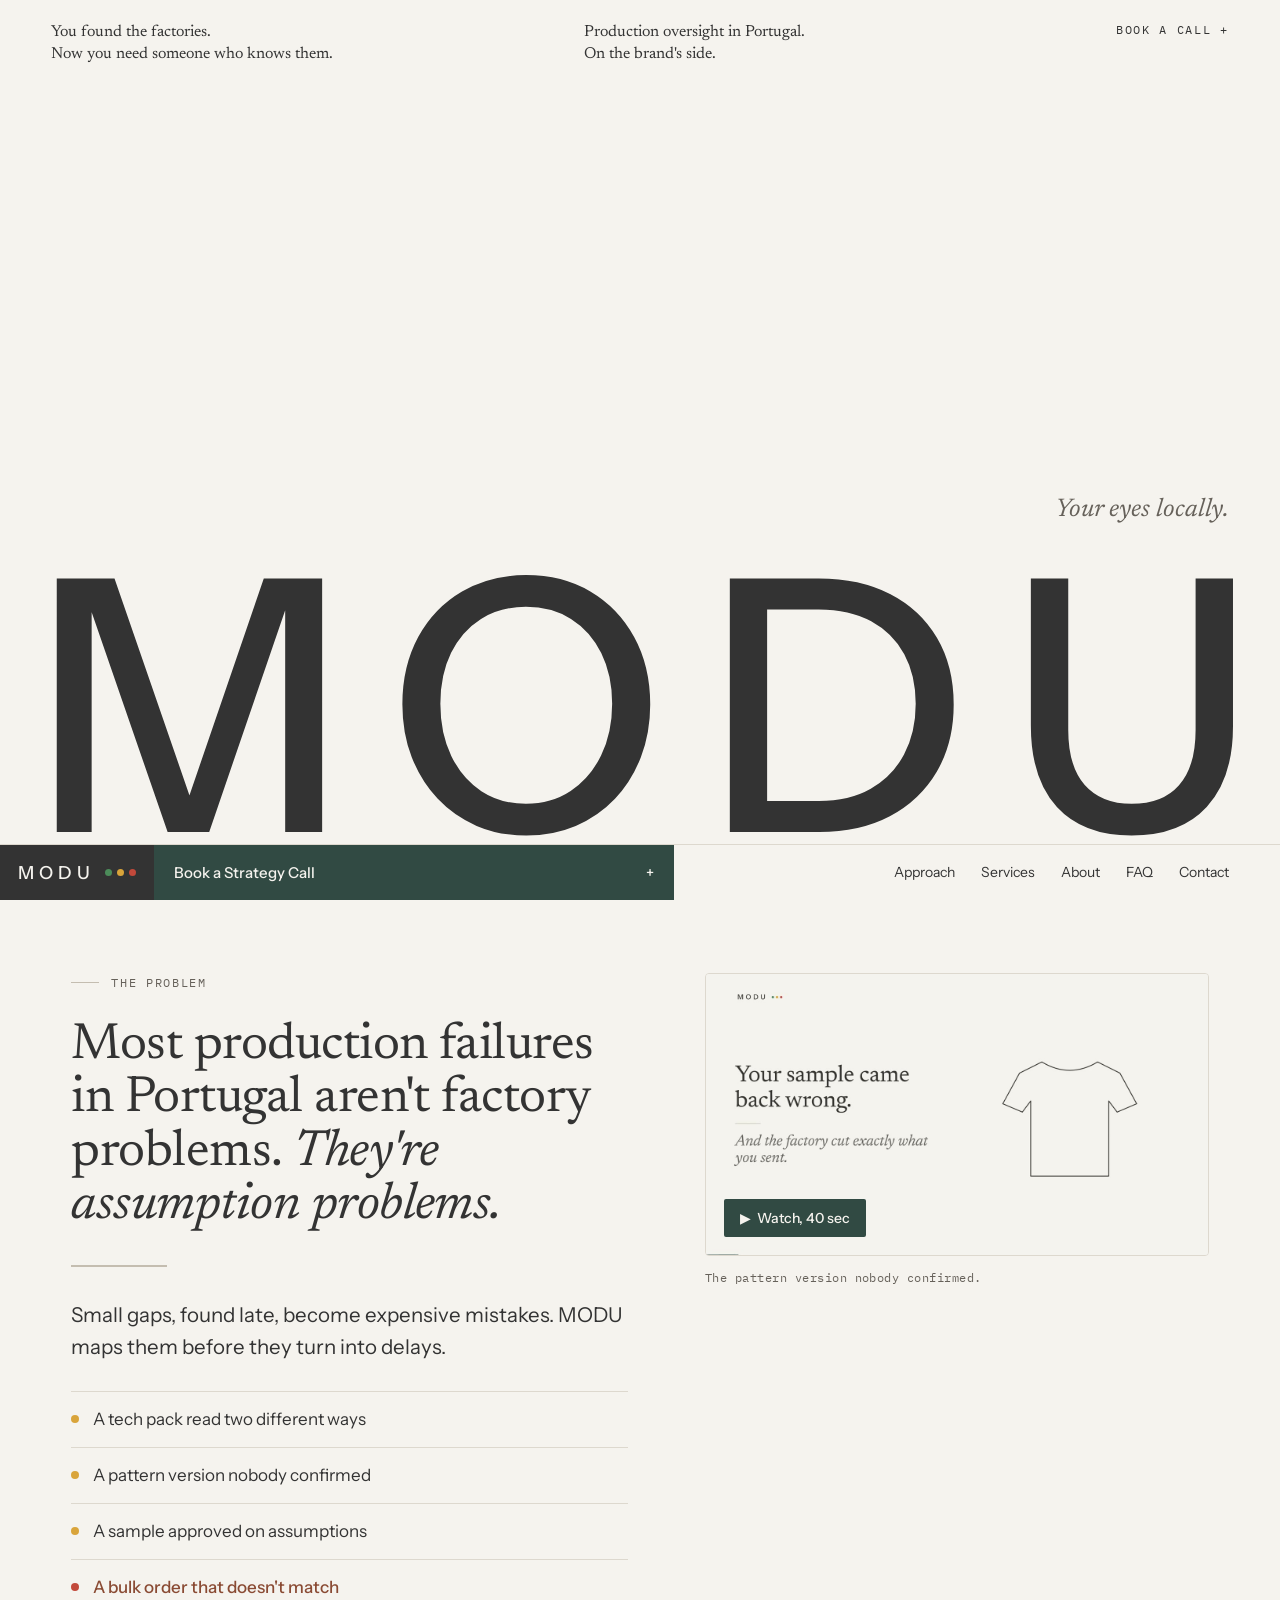
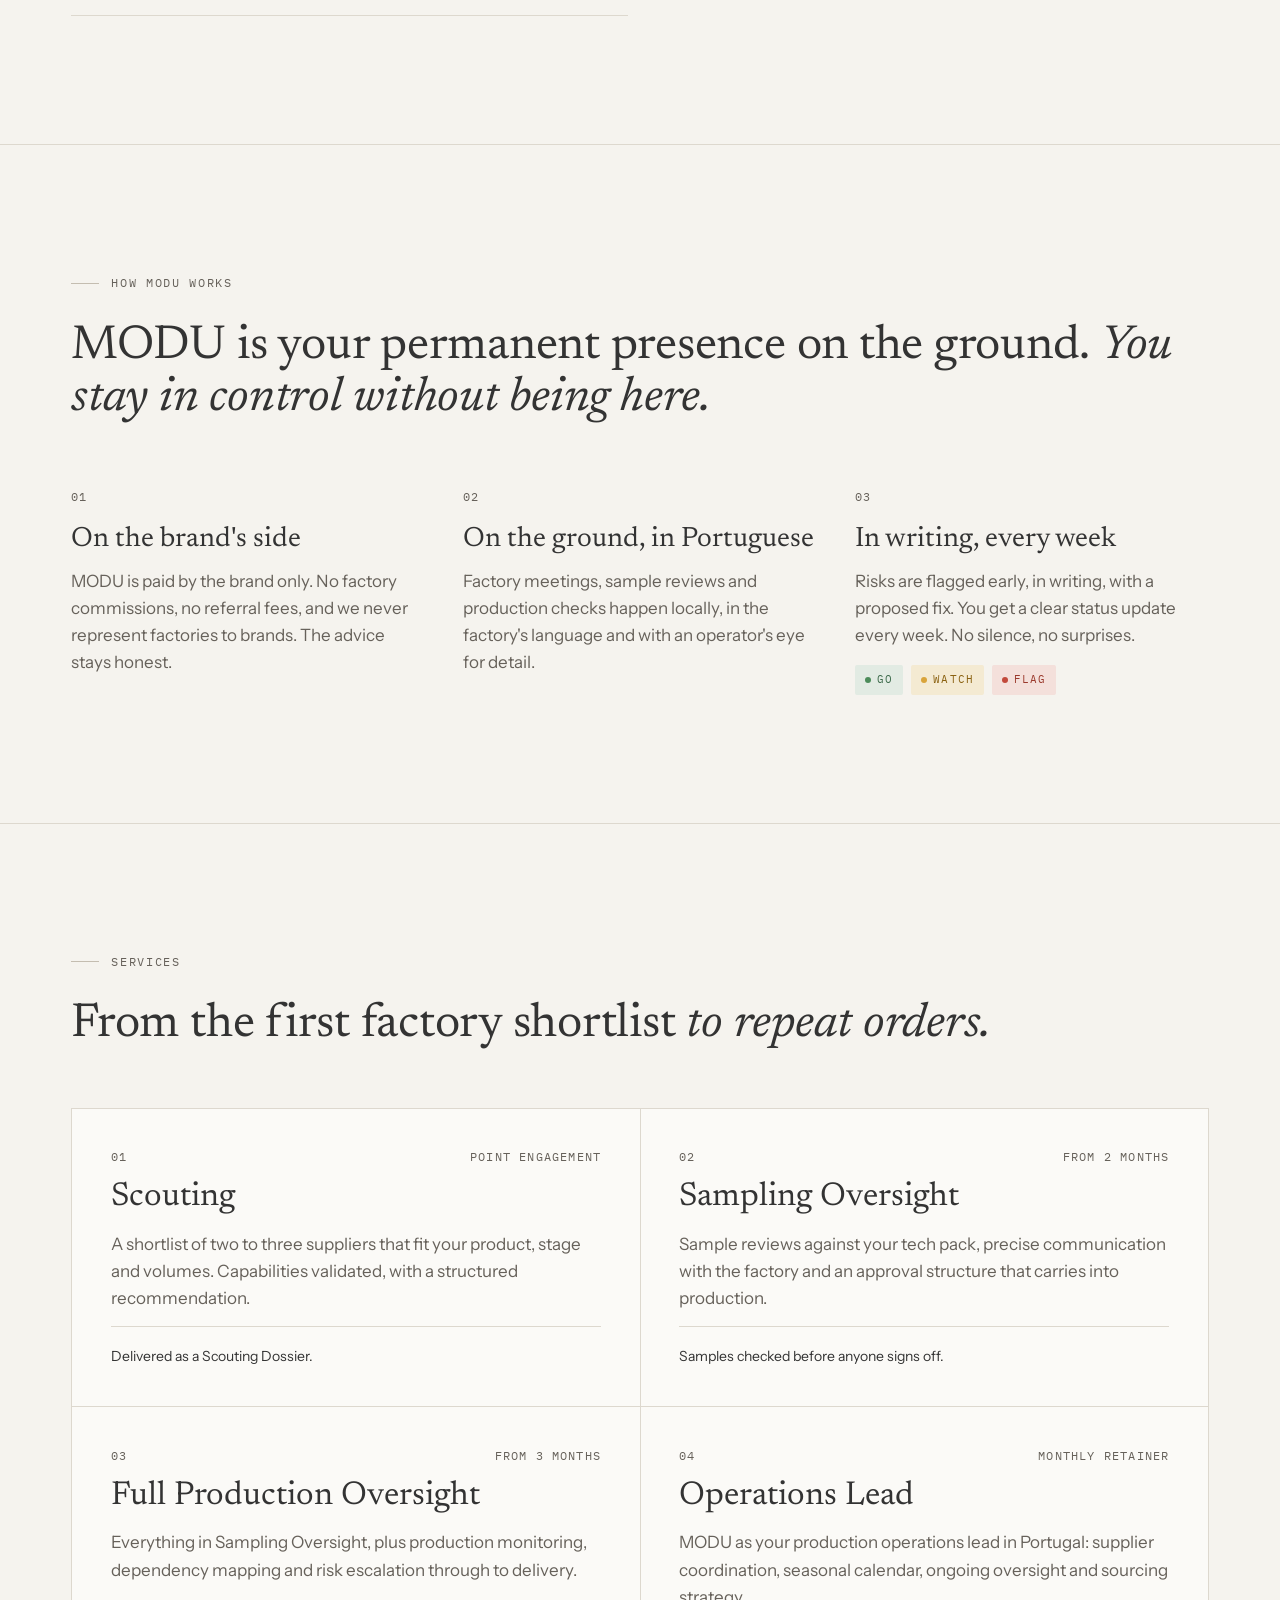
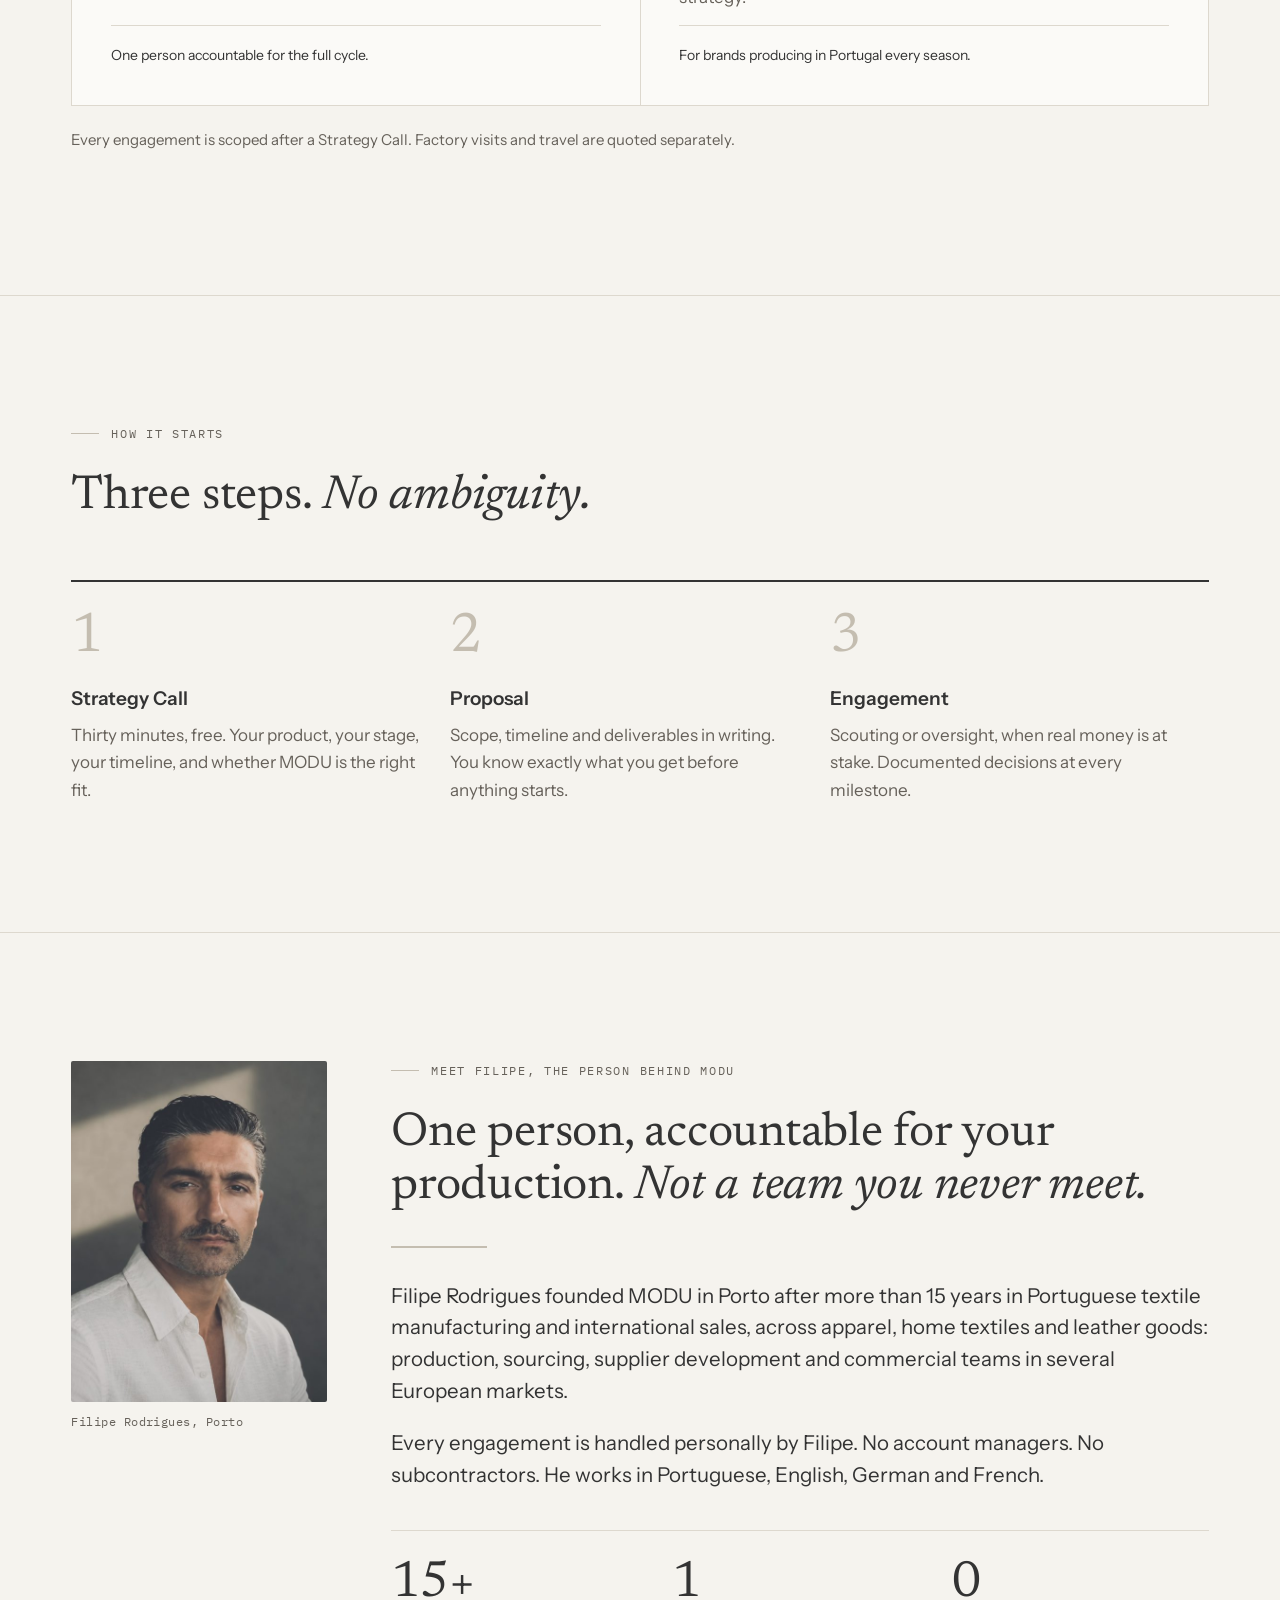
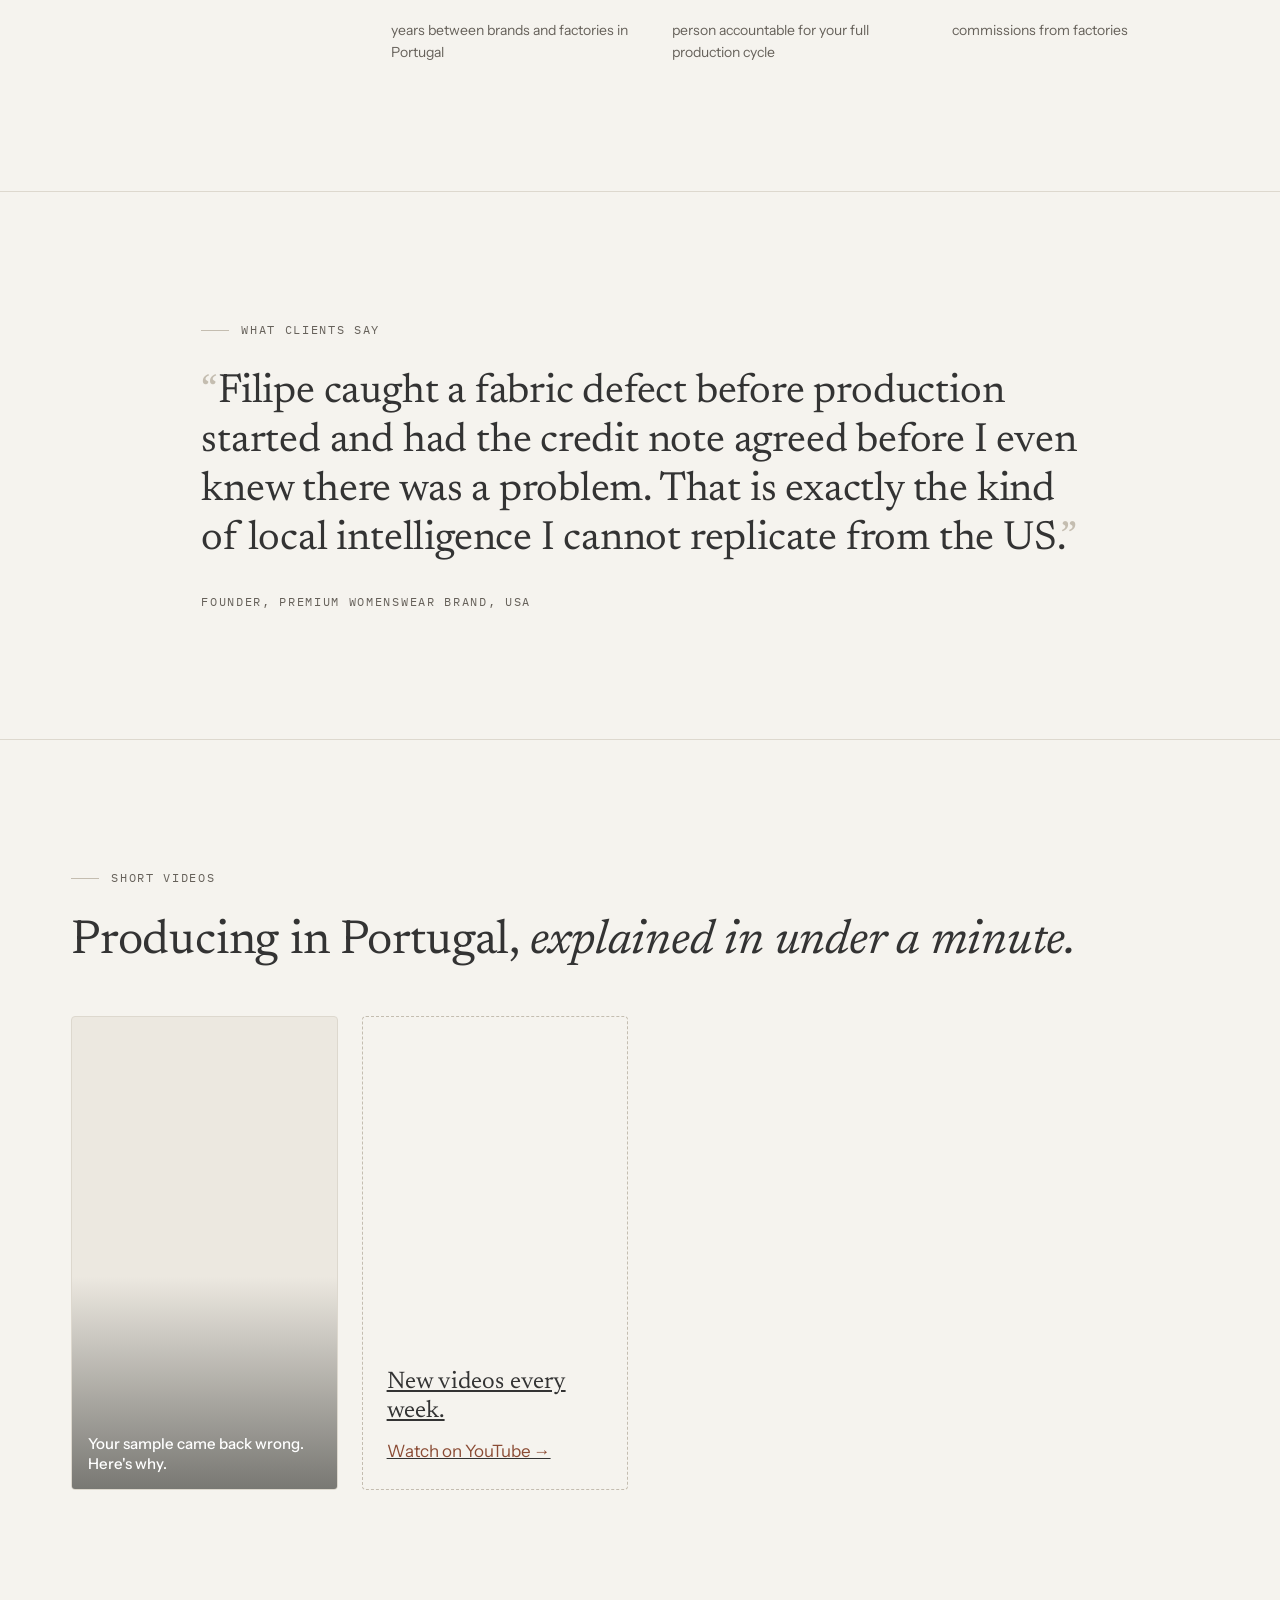
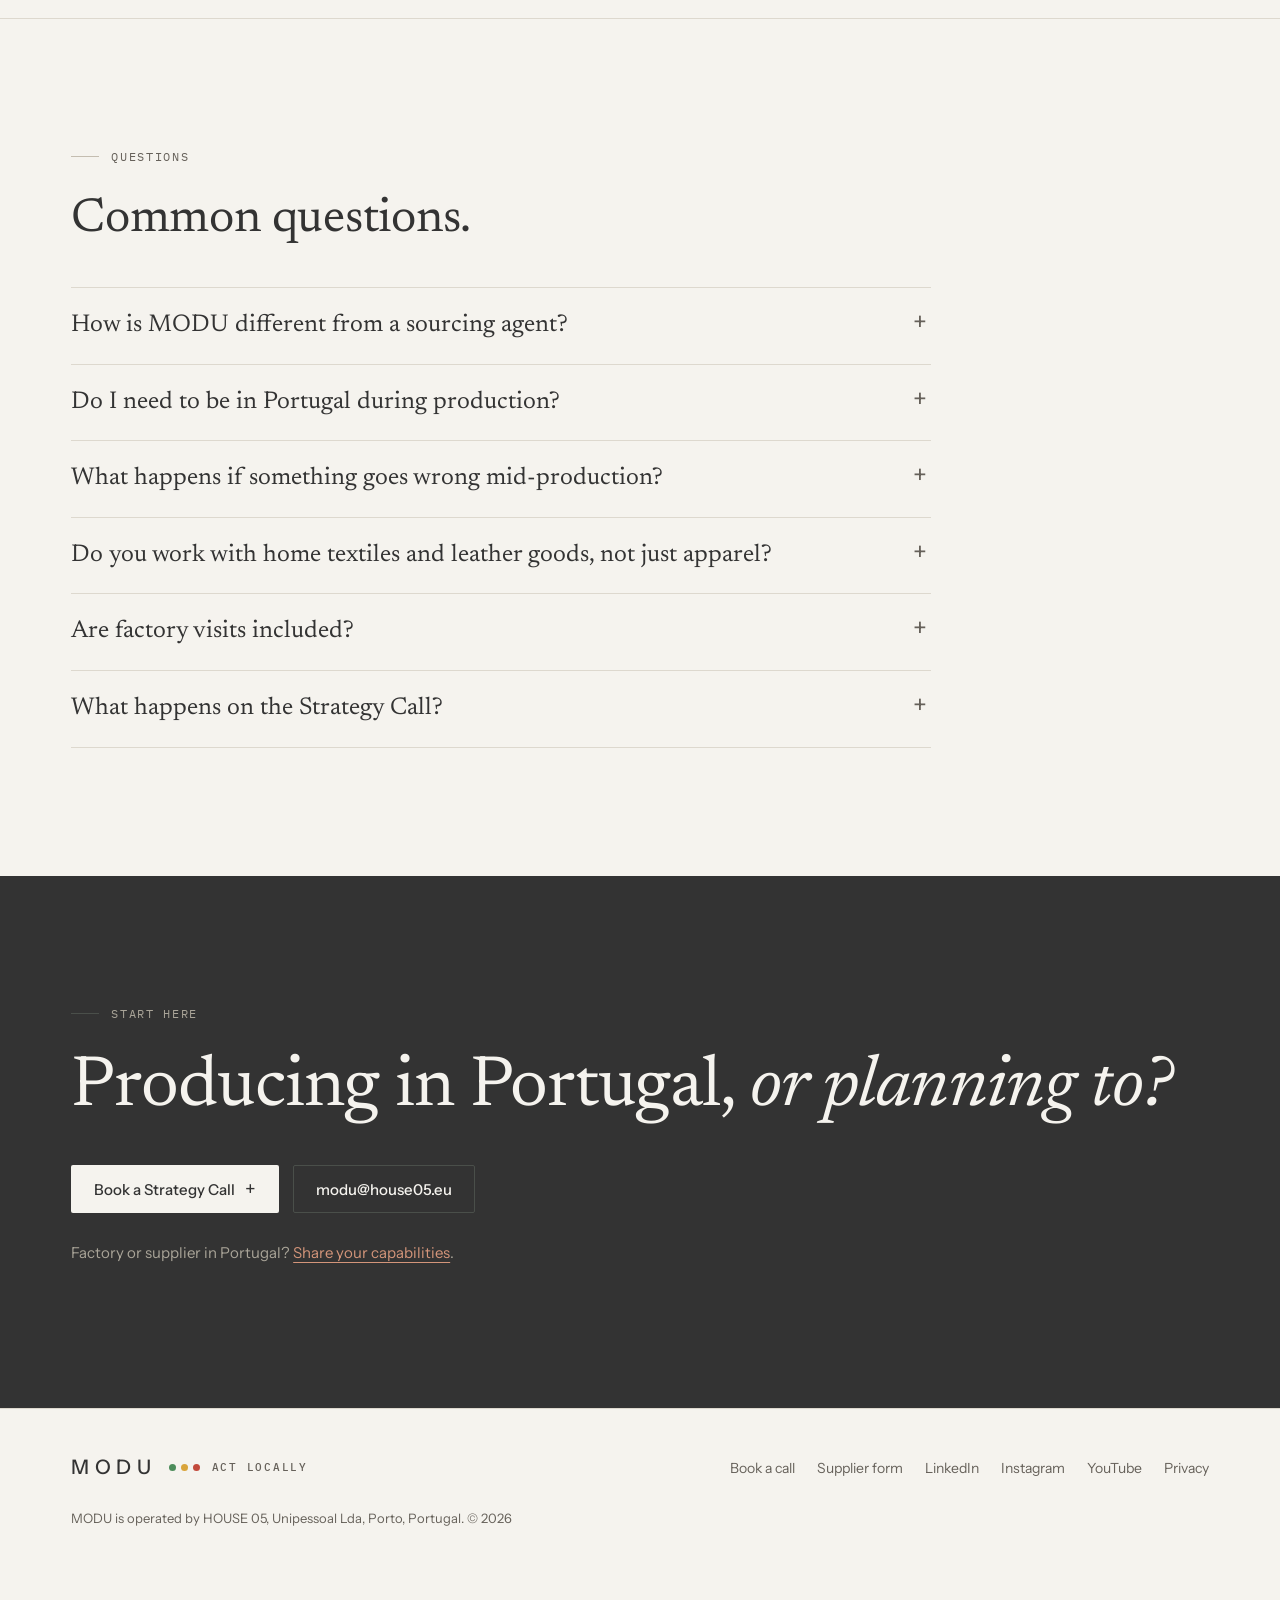
==== index.html @ 3afc765e "First version of moduportugal.eu Home, Strategy Call form with Calendly, supplier form, privacy noti" ====
<!DOCTYPE html>
<html lang="en">
<head>
<meta charset="utf-8">
<meta name="viewport" content="width=device-width, initial-scale=1">
<title>MODU | Production oversight in Portugal, on the brand's side</title>
<meta name="description" content="MODU is a buyer-side production partner for fashion and home textile brands manufacturing in Portugal. Supplier scouting, sampling and production oversight. Paid by the brand only.">
<link rel="canonical" href="https://moduportugal.eu/">
<meta property="og:type" content="website">
<meta property="og:site_name" content="MODU">
<meta property="og:title" content="MODU | Your eyes locally in Portugal">
<meta property="og:description" content="Most production failures in Portugal aren't factory problems. They're assumption problems. MODU maps them before they turn into delays.">
<meta property="og:url" content="https://moduportugal.eu/">
<meta property="og:image" content="https://moduportugal.eu/assets/img/og.png">
<meta name="twitter:card" content="summary_large_image">
<meta name="theme-color" content="#F5F3EE">
<link rel="icon" href="/assets/img/favicon.svg" type="image/svg+xml">
<link rel="preload" href="/assets/fonts/instrument-sans-latin-500-normal.woff2" as="font" type="font/woff2" crossorigin>
<link rel="preload" href="/assets/fonts/newsreader-latin-400-normal.woff2" as="font" type="font/woff2" crossorigin>
<link rel="stylesheet" href="/css/site.css">
<script type="application/ld+json">
{"@context":"https://schema.org","@type":"ProfessionalService","name":"MODU","url":"https://moduportugal.eu/","description":"Buyer-side production oversight for fashion and home textile brands manufacturing in Portugal.","email":"modu@house05.eu","areaServed":"PT","address":{"@type":"PostalAddress","addressLocality":"Porto","addressCountry":"PT"},"founder":{"@type":"Person","name":"Filipe Rodrigues"},"parentOrganization":{"@type":"Organization","name":"HOUSE 05, Unipessoal Lda"},"sameAs":["https://www.linkedin.com/in/pedrofiliperodrigues/","https://www.instagram.com/modu_act_locally/","https://www.youtube.com/@moduportugal"]}
</script>
</head>
<body>
<a class="skip" href="#main">Skip to content</a>

<main id="main">

<section class="hero" aria-label="Introduction">
  <div class="topline">
    <div>You found the factories.<br>Now you need someone who knows them.</div>
    <div class="t2">Production oversight in Portugal.<br>On the brand's side.</div>
    <a class="book" href="/start/">Book a call +</a>
  </div>
  <div class="hero-mid"><p>Your eyes locally.</p></div>
  <h1 class="wordmark" aria-label="MODU"><span>M</span><span>O</span><span>D</span><span>U</span></h1>
</section>

<section id="approach">
  <div class="wrap thesis-grid">
    <div class="rv">
      <p class="label">The problem</p>
      <h2 class="display">Most production failures in Portugal aren't factory problems. <span class="it">They're assumption problems.</span></h2>
      <hr class="rule">
      <p class="lead">Small gaps, found late, become expensive mistakes. MODU maps them before they turn into delays.</p>
      <ul class="gaps">
        <li>A tech pack read two different ways</li>
        <li>A pattern version nobody confirmed</li>
        <li>A sample approved on assumptions</li>
        <li class="fail">A bulk order that doesn't match</li>
      </ul>
    </div>
    <div class="rv">
      <div class="video">
        <video preload="none" playsinline muted poster="/assets/video/pattern-version-poster.jpg">
          <source src="/assets/video/pattern-version.mp4" type="video/mp4">
        </video>
        <button class="play" type="button" aria-label="Play video: the pattern version nobody confirmed"><span>&#9654;&nbsp; Watch, 40 sec</span></button>
      </div>
      <p class="caption">The pattern version nobody confirmed.</p>
    </div>
  </div>
</section>

<section>
  <div class="wrap">
    <div class="rv">
      <p class="label">How MODU works</p>
      <h2 class="h2">MODU is your permanent presence on the ground. <span class="it">You stay in control without being here.</span></h2>
    </div>
    <div class="cols3">
      <div class="principle rv">
        <span class="num">01</span>
        <h3>On the brand's side</h3>
        <p>MODU is paid by the brand only. No factory commissions, no referral fees, and we never represent factories to brands. The advice stays honest.</p>
      </div>
      <div class="principle rv">
        <span class="num">02</span>
        <h3>On the ground, in Portuguese</h3>
        <p>Factory meetings, sample reviews and production checks happen locally, in the factory's language and with an operator's eye for detail.</p>
      </div>
      <div class="principle rv">
        <span class="num">03</span>
        <h3>In writing, every week</h3>
        <p>Risks are flagged early, in writing, with a proposed fix. You get a clear status update every week. No silence, no surprises.</p>
        <div class="signal" aria-label="Weekly status"><span class="s-go">Go</span><span class="s-watch">Watch</span><span class="s-flag">Flag</span></div>
      </div>
    </div>
  </div>
</section>

<section id="services">
  <div class="wrap">
    <div class="rv">
      <p class="label">Services</p>
      <h2 class="h2">From the first factory shortlist <span class="it">to repeat orders.</span></h2>
    </div>
    <div class="services rv">
      <article class="service">
        <div class="meta"><span>01</span><span>Point engagement</span></div>
        <h3>Scouting</h3>
        <p>A shortlist of two to three suppliers that fit your product, stage and volumes. Capabilities validated, with a structured recommendation.</p>
        <div class="scope">Delivered as a Scouting Dossier.</div>
      </article>
      <article class="service">
        <div class="meta"><span>02</span><span>From 2 months</span></div>
        <h3>Sampling Oversight</h3>
        <p>Sample reviews against your tech pack, precise communication with the factory and an approval structure that carries into production.</p>
        <div class="scope">Samples checked before anyone signs off.</div>
      </article>
      <article class="service">
        <div class="meta"><span>03</span><span>From 3 months</span></div>
        <h3>Full Production Oversight</h3>
        <p>Everything in Sampling Oversight, plus production monitoring, dependency mapping and risk escalation through to delivery.</p>
        <div class="scope">One person accountable for the full cycle.</div>
      </article>
      <article class="service">
        <div class="meta"><span>04</span><span>Monthly retainer</span></div>
        <h3>Operations Lead</h3>
        <p>MODU as your production operations lead in Portugal: supplier coordination, seasonal calendar, ongoing oversight and sourcing strategy.</p>
        <div class="scope">For brands producing in Portugal every season.</div>
      </article>
    </div>
    <p class="note rv">Every engagement is scoped after a Strategy Call. Factory visits and travel are quoted separately.</p>
  </div>
</section>

<section>
  <div class="wrap">
    <div class="rv">
      <p class="label">How it starts</p>
      <h2 class="h2">Three steps. <span class="it">No ambiguity.</span></h2>
    </div>
    <div class="steps">
      <div class="step rv"><div class="n">1</div><h3>Strategy Call</h3><p>Thirty minutes, free. Your product, your stage, your timeline, and whether MODU is the right fit.</p></div>
      <div class="step rv"><div class="n">2</div><h3>Proposal</h3><p>Scope, timeline and deliverables in writing. You know exactly what you get before anything starts.</p></div>
      <div class="step rv"><div class="n">3</div><h3>Engagement</h3><p>Scouting or oversight, when real money is at stake. Documented decisions at every milestone.</p></div>
    </div>
  </div>
</section>

<section id="about">
  <div class="wrap about">
    <figure class="rv">
      <img src="/assets/img/filipe-rodrigues.jpg" alt="Filipe Rodrigues, founder of MODU" width="540" height="720" loading="eager">
      <figcaption>Filipe Rodrigues, Porto</figcaption>
    </figure>
    <div class="rv">
      <p class="label">Meet Filipe, the person behind MODU</p>
      <h2 class="h2">One person, accountable for your production. <span class="it">Not a team you never meet.</span></h2>
      <hr class="rule">
      <p class="lead">Filipe Rodrigues founded MODU in Porto after more than 15 years in Portuguese textile manufacturing and international sales, across apparel, home textiles and leather goods: production, sourcing, supplier development and commercial teams in several European markets.</p>
      <p class="lead">Every engagement is handled personally by Filipe. No account managers. No subcontractors. He works in Portuguese, English, German and French.</p>
      <div class="facts">
        <div class="fact"><div class="v">15+</div><div class="k">years between brands and factories in Portugal</div></div>
        <div class="fact"><div class="v">1</div><div class="k">person accountable for your full production cycle</div></div>
        <div class="fact"><div class="v">0</div><div class="k">commissions from factories</div></div>
      </div>
    </div>
  </div>
</section>

<section>
  <div class="wrap quote rv">
    <p class="label">What clients say</p>
    <blockquote>Filipe caught a fabric defect before production started and had the credit note agreed before I even knew there was a problem. That is exactly the kind of local intelligence I cannot replicate from the US.</blockquote>
    <cite>Founder, premium womenswear brand, USA</cite>
  </div>
</section>

<section id="videos">
  <div class="wrap">
    <div class="rv">
      <p class="label">Short videos</p>
      <h2 class="h2">Producing in Portugal, <span class="it">explained in under a minute.</span></h2>
    </div>
    <div class="vids rv">
      <div class="yt" data-id="U-_ilBPHX7I" data-title="Your sample came back wrong. Here's why."><button type="button">Your sample came back wrong. Here's why.</button></div>
      <a class="more" href="https://www.youtube.com/@moduportugal" target="_blank" rel="noopener">
        <p>New videos every week.</p>
        <span class="link">Watch on YouTube &rarr;</span>
      </a>
    </div>
  </div>
</section>

<section id="faq">
  <div class="wrap">
    <div class="rv">
      <p class="label">Questions</p>
      <h2 class="h2">Common questions.</h2>
    </div>
    <div class="faq rv">
      <details><summary>How is MODU different from a sourcing agent?</summary><p>A sourcing agent is usually paid by factories or on order volume, so the incentive is to close the deal. MODU is paid by the brand only, with no commissions from factories. Our incentive is to protect your production, and we stay through sampling, production and reorders, not just the introduction.</p></details>
      <details><summary>Do I need to be in Portugal during production?</summary><p>No. That is the point of MODU. We are your presence on the ground, so you do not need to be here for every stage. Many founders visit once to meet their factories, and MODU handles the rest locally.</p></details>
      <details><summary>What happens if something goes wrong mid-production?</summary><p>The work is built to catch problems before they become crises: a structured pre-production check and a weekly Go / Watch / Flag update. If something escalates, you hear it from us first, with what caused it and what is being done.</p></details>
      <details><summary>Do you work with home textiles and leather goods, not just apparel?</summary><p>Yes. MODU covers apparel, home textiles and leather goods. The process is the same. The factory network is different.</p></details>
      <details><summary>Are factory visits included?</summary><p>Visits and travel are quoted and invoiced separately for each engagement, so you only pay for the visits your project needs.</p></details>
      <details><summary>What happens on the Strategy Call?</summary><p>It is a free 30-minute call about your product, stage and timeline. It ends with a clear next step: a written proposal, or an honest answer that MODU is not the right fit.</p></details>
    </div>
  </div>
</section>

<section class="final" id="contact">
  <div class="wrap rv">
    <p class="label">Start here</p>
    <h2 class="display">Producing in Portugal, <span class="it">or planning to?</span></h2>
    <div class="row">
      <a class="btn btn-primary" href="/start/">Book a Strategy Call <span class="plus">+</span></a>
      <a class="btn btn-secondary" href="mailto:modu@house05.eu">modu@house05.eu</a>
    </div>
    <p class="small">Factory or supplier in Portugal? <a class="link" href="/supplier-form/">Share your capabilities</a>.</p>
  </div>
</section>

</main>

<footer>
  <div class="wrap">
    <div class="foot">
      <div class="brand">MODU <span class="dots"><i class="g"></i><i class="a"></i><i class="r"></i></span> <small>ACT LOCALLY</small></div>
      <nav aria-label="Footer">
        <a href="/start/">Book a call</a>
        <a href="/supplier-form/">Supplier form</a>
        <a href="https://www.linkedin.com/in/pedrofiliperodrigues/" target="_blank" rel="noopener">LinkedIn</a>
        <a href="https://www.instagram.com/modu_act_locally/" target="_blank" rel="noopener">Instagram</a>
        <a href="https://www.youtube.com/@moduportugal" target="_blank" rel="noopener">YouTube</a>
        <a href="/privacy/">Privacy</a>
      </nav>
    </div>
    <p class="legal">MODU is operated by HOUSE 05, Unipessoal Lda, Porto, Portugal. &copy; <span id="year">2026</span></p>
  </div>
</footer>

<div class="bar">
  <a class="home" href="/" aria-label="MODU home">MODU <span class="dots"><i class="g"></i><i class="a"></i><i class="r"></i></span></a>
  <a class="cta" href="/start/">Book a Strategy Call <span class="plus">+</span></a>
  <nav aria-label="Main">
    <a href="/#approach">Approach</a>
    <a href="/#services">Services</a>
    <a href="/#about">About</a>
    <a href="/#faq">FAQ</a>
    <a href="/#contact">Contact</a>
  </nav>
</div>

<script src="/js/site.js" defer></script>
</body>
</html>
---- css/site.css ----
/* MODU — moduportugal.eu
   Design system: MODU Design System (linen, graphite, pine, terracotta).
   Newsreader (display), Instrument Sans (UI/body), IBM Plex Mono (labels). */

@font-face{font-family:"Newsreader";src:url(/assets/fonts/newsreader-latin-400-normal.woff2) format("woff2");font-weight:400;font-style:normal;font-display:swap}
@font-face{font-family:"Newsreader";src:url(/assets/fonts/newsreader-latin-500-normal.woff2) format("woff2");font-weight:500;font-style:normal;font-display:swap}
@font-face{font-family:"Newsreader";src:url(/assets/fonts/newsreader-latin-400-italic.woff2) format("woff2");font-weight:400;font-style:italic;font-display:swap}
@font-face{font-family:"Instrument Sans";src:url(/assets/fonts/instrument-sans-latin-400-normal.woff2) format("woff2");font-weight:400;font-display:swap}
@font-face{font-family:"Instrument Sans";src:url(/assets/fonts/instrument-sans-latin-500-normal.woff2) format("woff2");font-weight:500;font-display:swap}
@font-face{font-family:"Instrument Sans";src:url(/assets/fonts/instrument-sans-latin-600-normal.woff2) format("woff2");font-weight:600;font-display:swap}
@font-face{font-family:"IBM Plex Mono";src:url(/assets/fonts/ibm-plex-mono-latin-400-normal.woff2) format("woff2");font-weight:400;font-display:swap}
@font-face{font-family:"IBM Plex Mono";src:url(/assets/fonts/ibm-plex-mono-latin-500-normal.woff2) format("woff2");font-weight:500;font-display:swap}

:root{
  --bg:#F5F3EE; --surface:#FBFAF7; --sunken:#ECE8E0;
  --border:#DDD8CE; --border-strong:#C4BDB0;
  --text:#333333; --muted:#66615A;
  --pine:#314A43; --pine-hover:#263A34; --pine-soft:#E1E7E3; --on-pine:#F5F3EE;
  --accent:#8A4B34; --accent-soft:#F1E4DC;
  --green:#4C8C5A; --amber:#D9A43A; --red:#C2493B;
  --display:"Newsreader",Georgia,serif;
  --sans:"Instrument Sans","Helvetica Neue",Arial,sans-serif;
  --mono:"IBM Plex Mono",ui-monospace,Menlo,monospace;
  --ease:cubic-bezier(.2,0,0,1);
  --pad:clamp(20px,4vw,56px);
  --max:1240px;
  --bar:56px;
}

*,*::before,*::after{box-sizing:border-box}
html{-webkit-text-size-adjust:100%;scroll-behavior:smooth}
body{margin:0;background:var(--bg);color:var(--text);font-family:var(--sans);font-size:17px;line-height:1.6;-webkit-font-smoothing:antialiased;padding-bottom:var(--bar)}
img,video{max-width:100%;display:block}
a{color:inherit}
p{margin:0 0 1em}
h1,h2,h3{margin:0;font-weight:400}
::selection{background:var(--pine-soft)}
:focus-visible{outline:2px solid var(--accent);outline-offset:3px}
.skip{position:absolute;left:-9999px;top:8px;background:var(--pine);color:var(--on-pine);padding:8px 14px;z-index:100}
.skip:focus{left:8px}

.wrap{max-width:var(--max);margin:0 auto;padding:0 var(--pad)}
.label{font-family:var(--mono);font-size:12px;letter-spacing:.14em;text-transform:uppercase;color:var(--muted);margin:0 0 28px;display:flex;align-items:center;gap:12px}
.label::before{content:"";width:28px;height:1px;background:var(--border-strong)}
.display{font-family:var(--display);font-size:clamp(38px,5.6vw,72px);line-height:1.04;letter-spacing:-.01em}
.h2{font-family:var(--display);font-size:clamp(30px,3.8vw,48px);line-height:1.1;letter-spacing:-.005em}
.it{font-style:italic}
.muted{color:var(--muted)}
.lead{font-size:clamp(18px,1.6vw,21px);line-height:1.55;color:var(--text);max-width:62ch}
.rule{width:96px;height:2px;background:var(--border-strong);border:0;margin:32px 0}
section{padding:clamp(72px,10vw,140px) 0;border-top:1px solid var(--border)}
section:first-of-type{border-top:0}

/* Buttons */
.btn{display:inline-flex;align-items:center;gap:10px;height:48px;padding:0 22px;border-radius:2px;font:500 15px/1 var(--sans);text-decoration:none;border:1px solid transparent;cursor:pointer;transition:background .12s var(--ease),border-color .12s var(--ease)}
.btn-primary{background:var(--pine);color:var(--on-pine)}
.btn-primary:hover{background:var(--pine-hover)}
.btn-secondary{background:transparent;color:var(--text);border-color:var(--border-strong)}
.btn-secondary:hover{background:var(--sunken)}
.btn .plus{font-size:20px;line-height:0;font-weight:400}
.link{color:var(--accent);text-underline-offset:4px}

/* Top line (hero) */
.topline{display:grid;grid-template-columns:1fr 1fr auto;gap:24px;padding:22px var(--pad) 0;max-width:none;font-family:var(--display);font-size:clamp(15px,1.25vw,18px);line-height:1.35}
.topline a.book{font-family:var(--mono);font-size:12px;letter-spacing:.14em;text-transform:uppercase;text-decoration:none;white-space:nowrap}
.topline a.book:hover{color:var(--pine)}

/* Hero */
.hero{min-height:calc(100svh - var(--bar));display:flex;flex-direction:column;justify-content:space-between;padding:0;border:0}
.hero-mid{padding:0 var(--pad);display:flex;justify-content:flex-end;align-items:flex-end;gap:24px;flex:1;padding-bottom:3vw}
.hero-mid p{font-family:var(--display);font-style:italic;font-size:clamp(20px,2vw,28px);color:var(--muted);margin:0;max-width:22ch;text-align:right}
.wordmark{font-family:var(--sans);font-weight:500;letter-spacing:-.02em;line-height:.78;font-size:clamp(96px,27.5vw,460px);color:var(--text);display:flex;justify-content:space-between;padding:0 calc(var(--pad) * .6);margin:0;overflow:hidden}
.wordmark span{display:inline-block;transform:translateY(105%);transition:transform 1s var(--ease)}
.loaded .wordmark span{transform:none}
.wordmark span:nth-child(2){transition-delay:.06s}.wordmark span:nth-child(3){transition-delay:.12s}.wordmark span:nth-child(4){transition-delay:.18s}

/* Bottom bar */
.bar{position:fixed;left:0;right:0;bottom:0;height:var(--bar);display:flex;align-items:stretch;z-index:50;background:var(--bg);border-top:1px solid var(--border)}
.bar .home{display:flex;align-items:center;gap:10px;padding:0 18px;background:var(--text);color:var(--bg);text-decoration:none;font:500 18px/1 var(--sans);letter-spacing:.28em}
.bar .home .dots{display:flex;gap:5px}
.dots i{width:7px;height:7px;border-radius:50%;display:block}
.dots .g{background:var(--green)}.dots .a{background:var(--amber)}.dots .r{background:var(--red)}
.bar .cta{display:flex;align-items:center;justify-content:space-between;gap:16px;min-width:min(42vw,520px);padding:0 20px;background:var(--pine);color:var(--on-pine);text-decoration:none;font:500 15px/1 var(--sans)}
.bar .cta:hover{background:var(--pine-hover)}
.bar nav{margin-left:auto;display:flex;align-items:center;gap:26px;padding:0 var(--pad);font-size:14px}
.bar nav a{text-decoration:none;color:var(--text)}
.bar nav a:hover{color:var(--pine)}

/* Reveal */
.rv{opacity:0;transform:translateY(22px);transition:opacity .8s var(--ease),transform .8s var(--ease)}
.rv.in{opacity:1;transform:none}

/* Thesis */
.thesis-grid{display:grid;grid-template-columns:1.05fr .95fr;gap:clamp(32px,6vw,96px);align-items:start}
.gaps{list-style:none;padding:0;margin:28px 0 0;border-top:1px solid var(--border)}
.gaps li{display:flex;gap:14px;align-items:baseline;padding:14px 0;border-bottom:1px solid var(--border)}
.gaps li::before{content:"";width:8px;height:8px;border-radius:50%;background:var(--amber);flex:none;transform:translateY(-2px)}
.gaps li.fail::before{background:var(--red)}
.gaps li.fail{color:var(--accent);font-weight:500}
.video{position:relative;background:var(--sunken);border:1px solid var(--border);border-radius:4px;overflow:hidden;aspect-ratio:16/9}
.video video{width:100%;height:100%;object-fit:cover}
.video .play{position:absolute;inset:0;display:flex;align-items:flex-end;justify-content:flex-start;padding:18px;background:none;border:0;cursor:pointer}
.video .play span{display:inline-flex;align-items:center;gap:10px;background:var(--pine);color:var(--on-pine);font:500 14px/1 var(--sans);padding:12px 16px;border-radius:2px}
.caption{font-family:var(--mono);font-size:12px;color:var(--muted);margin-top:12px;letter-spacing:.04em}

/* Principles */
.cols3{display:grid;grid-template-columns:repeat(3,1fr);gap:clamp(24px,3vw,48px);margin-top:56px}
.principle .num{font-family:var(--mono);font-size:12px;color:var(--muted);letter-spacing:.1em}
.principle h3{font-family:var(--display);font-size:28px;line-height:1.15;margin:14px 0 12px}
.principle p{color:var(--muted);margin:0}
.signal{display:flex;gap:8px;margin-top:16px}
.signal span{font-family:var(--mono);font-size:11px;letter-spacing:.1em;text-transform:uppercase;padding:6px 10px;border-radius:2px;display:inline-flex;align-items:center;gap:6px}
.signal span::before{content:"";width:6px;height:6px;border-radius:50%}
.s-go{background:#E2EBE3;color:#3D6B4B}.s-go::before{background:var(--green)}
.s-watch{background:#F4EAD2;color:#8A6110}.s-watch::before{background:var(--amber)}
.s-flag{background:#F4E0DB;color:#9B3A2D}.s-flag::before{background:var(--red)}

/* Services */
.services{display:grid;grid-template-columns:repeat(2,1fr);gap:1px;background:var(--border);border:1px solid var(--border);margin-top:56px}
.service{background:var(--surface);padding:clamp(28px,3vw,44px);display:flex;flex-direction:column;gap:14px;min-height:280px;transition:background .2s var(--ease)}
.service:hover{background:#fff}
.service .meta{font-family:var(--mono);font-size:12px;letter-spacing:.1em;text-transform:uppercase;color:var(--muted);display:flex;justify-content:space-between}
.service h3{font-family:var(--display);font-size:clamp(28px,2.6vw,36px);line-height:1.1}
.service p{color:var(--muted);margin:0;max-width:46ch}
.service .scope{margin-top:auto;padding-top:18px;border-top:1px solid var(--border);font-size:14px;color:var(--text)}
.note{margin-top:22px;font-size:15px;color:var(--muted)}

/* Steps */
.steps{display:grid;grid-template-columns:repeat(3,1fr);gap:0;margin-top:56px;border-top:2px solid var(--text)}
.step{padding:28px 28px 0 0}
.step .n{font-family:var(--display);font-size:56px;line-height:1;color:var(--border-strong)}
.step h3{font-family:var(--sans);font-weight:600;font-size:19px;margin:18px 0 8px}
.step p{color:var(--muted);margin:0;max-width:34ch}

/* About */
.about{display:grid;grid-template-columns:auto 1fr;gap:clamp(32px,5vw,80px);align-items:start}
.about figure{margin:0;width:clamp(180px,20vw,260px)}
.about img{width:100%;aspect-ratio:3/4;object-fit:cover;border-radius:2px;filter:saturate(.9)}
.about figcaption{font-family:var(--mono);font-size:12px;color:var(--muted);margin-top:10px;letter-spacing:.04em}
.facts{display:grid;grid-template-columns:repeat(3,1fr);gap:24px;margin-top:40px;padding-top:28px;border-top:1px solid var(--border)}
.fact .v{font-family:var(--display);font-size:clamp(40px,4vw,56px);line-height:1}
.fact .k{font-size:14px;color:var(--muted);margin-top:8px}

/* Testimonial */
.quote{max-width:980px}
.quote blockquote{margin:0;font-family:var(--display);font-size:clamp(26px,3.2vw,42px);line-height:1.2;letter-spacing:-.005em}
.quote blockquote::before{content:"\201C";color:var(--border-strong)}
.quote blockquote::after{content:"\201D";color:var(--border-strong)}
.quote cite{display:block;margin-top:28px;font-style:normal;font-family:var(--mono);font-size:12px;letter-spacing:.14em;text-transform:uppercase;color:var(--muted)}

/* Videos */
.vids{display:grid;grid-template-columns:repeat(auto-fill,minmax(220px,1fr));gap:24px;margin-top:48px}
.yt{position:relative;aspect-ratio:9/16;background:var(--sunken) center/cover no-repeat;border:1px solid var(--border);border-radius:4px;overflow:hidden;cursor:pointer}
.yt button{position:absolute;inset:0;width:100%;border:0;background:linear-gradient(to top,rgba(26,28,26,.55),rgba(26,28,26,0) 45%);display:flex;align-items:flex-end;padding:16px;cursor:pointer;color:#fff;text-align:left;font:500 15px/1.3 var(--sans)}
.yt iframe{position:absolute;inset:0;width:100%;height:100%;border:0}
.vids .more{display:flex;flex-direction:column;justify-content:flex-end;gap:12px;padding:24px;border:1px dashed var(--border-strong);border-radius:4px;aspect-ratio:9/16}
.vids .more p{font-family:var(--display);font-size:24px;line-height:1.2;margin:0}

/* FAQ */
.faq{max-width:860px;margin-top:40px;border-top:1px solid var(--border)}
.faq details{border-bottom:1px solid var(--border)}
.faq summary{list-style:none;cursor:pointer;padding:22px 40px 22px 0;position:relative;font-family:var(--display);font-size:clamp(20px,1.9vw,25px);line-height:1.3}
.faq summary::-webkit-details-marker{display:none}
.faq summary::after{content:"+";position:absolute;right:4px;top:18px;font-family:var(--sans);font-weight:400;font-size:26px;color:var(--muted);transition:transform .2s var(--ease)}
.faq details[open] summary::after{transform:rotate(45deg)}
.faq details p{color:var(--muted);margin:0 0 24px;max-width:68ch}

/* Final CTA */
.final{background:var(--text);color:var(--bg);border:0}
.final .label{color:#A9A498}.final .label::before{background:#4A4F4A}
.final .display{color:var(--bg)}
.final .row{display:flex;flex-wrap:wrap;gap:14px;margin-top:40px;align-items:center}
.final .btn-primary{background:var(--bg);color:var(--text)}
.final .btn-primary:hover{background:#fff}
.final .btn-secondary{color:var(--bg);border-color:#4A4F4A}
.final .btn-secondary:hover{background:#222522}
.final .small{color:#A9A498;font-size:15px;margin-top:28px}
.final a.link{color:#D4957A}

/* Footer */
footer{padding:48px 0 32px;border-top:1px solid var(--border);font-size:14px;color:var(--muted)}
.foot{display:flex;flex-wrap:wrap;gap:24px 48px;justify-content:space-between;align-items:flex-start}
.foot .brand{display:flex;align-items:center;gap:12px;color:var(--text);font:500 20px/1 var(--sans);letter-spacing:.28em}
.foot .brand small{font-family:var(--mono);font-size:11px;letter-spacing:.16em;color:var(--muted)}
.foot nav{display:flex;flex-wrap:wrap;gap:10px 22px}
.foot nav a{text-decoration:none}
.foot nav a:hover{color:var(--text)}
.legal{margin-top:28px;font-size:13px}

/* Inner pages */
.page-head{padding:clamp(56px,8vw,110px) 0 40px;border:0}
.page-head .display{max-width:16ch}
.back{display:inline-flex;align-items:center;gap:8px;font-family:var(--mono);font-size:12px;letter-spacing:.14em;text-transform:uppercase;text-decoration:none;color:var(--muted);margin:22px 0 0}
.back:hover{color:var(--text)}
.formwrap{display:grid;grid-template-columns:1fr 320px;gap:clamp(32px,5vw,72px);align-items:start;padding-bottom:96px}
.aside{position:sticky;top:24px;padding:24px;border:1px solid var(--border);background:var(--surface);border-radius:4px;font-size:15px;color:var(--muted)}
.aside h3{font-family:var(--display);font-size:22px;color:var(--text);margin-bottom:10px}
.aside ol{padding-left:18px;margin:0}
.aside li{margin-bottom:8px}
form .grid{display:grid;grid-template-columns:1fr 1fr;gap:20px 20px}
form .full{grid-column:1/-1}
.field label,.field legend{display:block;font-size:14px;font-weight:500;margin-bottom:8px;color:var(--text)}
.field .req{color:var(--accent)}
.field small{display:block;font-size:13px;color:var(--muted);margin-top:6px}
input[type=text],input[type=email],input[type=tel],input[type=url],select,textarea{width:100%;height:46px;padding:0 14px;background:var(--surface);border:1px solid var(--border-strong);border-radius:2px;font:400 16px/1.4 var(--sans);color:var(--text);transition:border-color .12s,box-shadow .12s}
textarea{height:auto;min-height:130px;padding:12px 14px;resize:vertical}
select{appearance:none;background-image:linear-gradient(45deg,transparent 50%,var(--muted) 50%),linear-gradient(135deg,var(--muted) 50%,transparent 50%);background-position:calc(100% - 20px) 20px,calc(100% - 15px) 20px;background-size:5px 5px,5px 5px;background-repeat:no-repeat;padding-right:40px}
input:focus,select:focus,textarea:focus{outline:none;border-color:var(--accent);box-shadow:0 0 0 3px var(--accent-soft)}
fieldset{border:0;padding:0;margin:0}
.choices{display:flex;flex-wrap:wrap;gap:10px}
.choices label{display:inline-flex;align-items:center;gap:8px;height:40px;padding:0 14px;border:1px solid var(--border-strong);border-radius:2px;background:var(--surface);font-size:15px;font-weight:400;cursor:pointer;margin:0}
.choices input{accent-color:var(--pine);margin:0}
.choices label:has(input:checked){border-color:var(--pine);background:var(--pine-soft)}
.consent{display:flex;gap:10px;align-items:flex-start;font-size:14px;color:var(--muted)}
.consent input{margin-top:4px;accent-color:var(--pine)}
.hp{position:absolute;left:-9999px;width:1px;height:1px;overflow:hidden}
.form-actions{display:flex;align-items:center;gap:18px;margin-top:28px;flex-wrap:wrap}
.status{font-size:15px}
.status.err{color:var(--red)}
.done{display:none;padding:28px;border:1px solid var(--border);background:var(--surface);border-radius:4px}
.done.show{display:block}
.done h2{font-family:var(--display);font-size:32px;margin-bottom:10px}
.cal{margin-top:24px;min-height:700px;border:1px solid var(--border);border-radius:4px;background:#fff}
.prose{max-width:760px;padding-bottom:96px}
.prose h2{font-family:var(--display);font-size:28px;margin:40px 0 12px}
.prose p,.prose li{color:var(--text)}
.draft{font-family:var(--mono);font-size:12px;letter-spacing:.06em;background:var(--accent-soft);color:var(--accent);padding:10px 14px;border-radius:2px;display:inline-block;margin-bottom:24px}

/* Responsive */
@media (max-width:900px){
  body{font-size:16px}
  .topline{grid-template-columns:1fr auto}
  .topline .t2{display:none}
  .thesis-grid,.about,.formwrap{grid-template-columns:1fr}
  .cols3,.steps,.facts{grid-template-columns:1fr}
  .steps{border-top:0}
  .step{border-top:2px solid var(--text);padding:22px 0 28px}
  .services{grid-template-columns:1fr}
  .bar nav{display:none}
  .bar .cta{min-width:0;flex:1}
  .hero-mid{justify-content:flex-start}
  .hero-mid p{text-align:left}
  .aside{position:static}
  form .grid{grid-template-columns:1fr}
}
@media (prefers-reduced-motion:reduce){
  html{scroll-behavior:auto}
  .rv{opacity:1;transform:none;transition:none}
  .wordmark span{transform:none;transition:none}
}

/* Thesis headline sits in a half column: keep it to a readable size */
.thesis-grid .display{font-size:clamp(34px,4vw,56px)}
.about img{height:auto}
.dots{display:inline-flex;gap:5px;align-items:center}
@media (max-width:900px){ .vids .more{aspect-ratio:auto;min-height:160px} .about figure{width:min(220px,60vw)} }
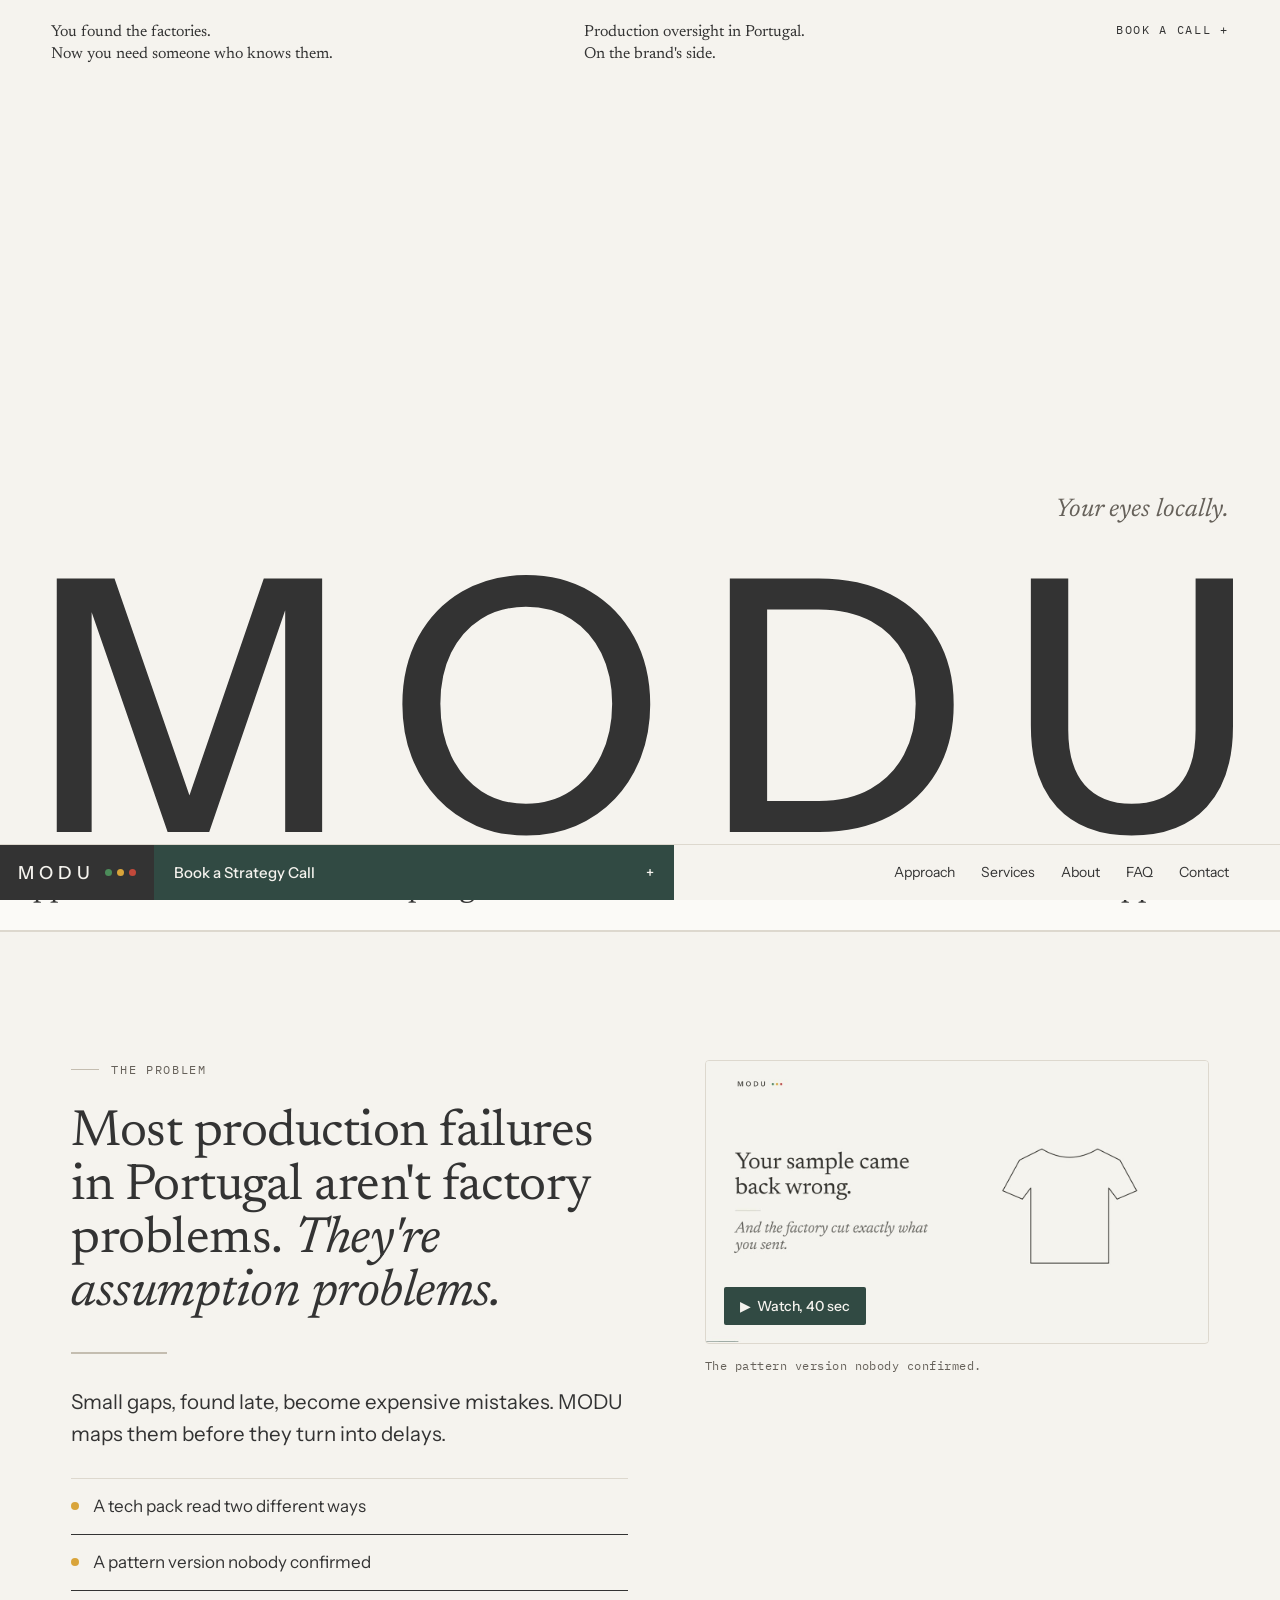
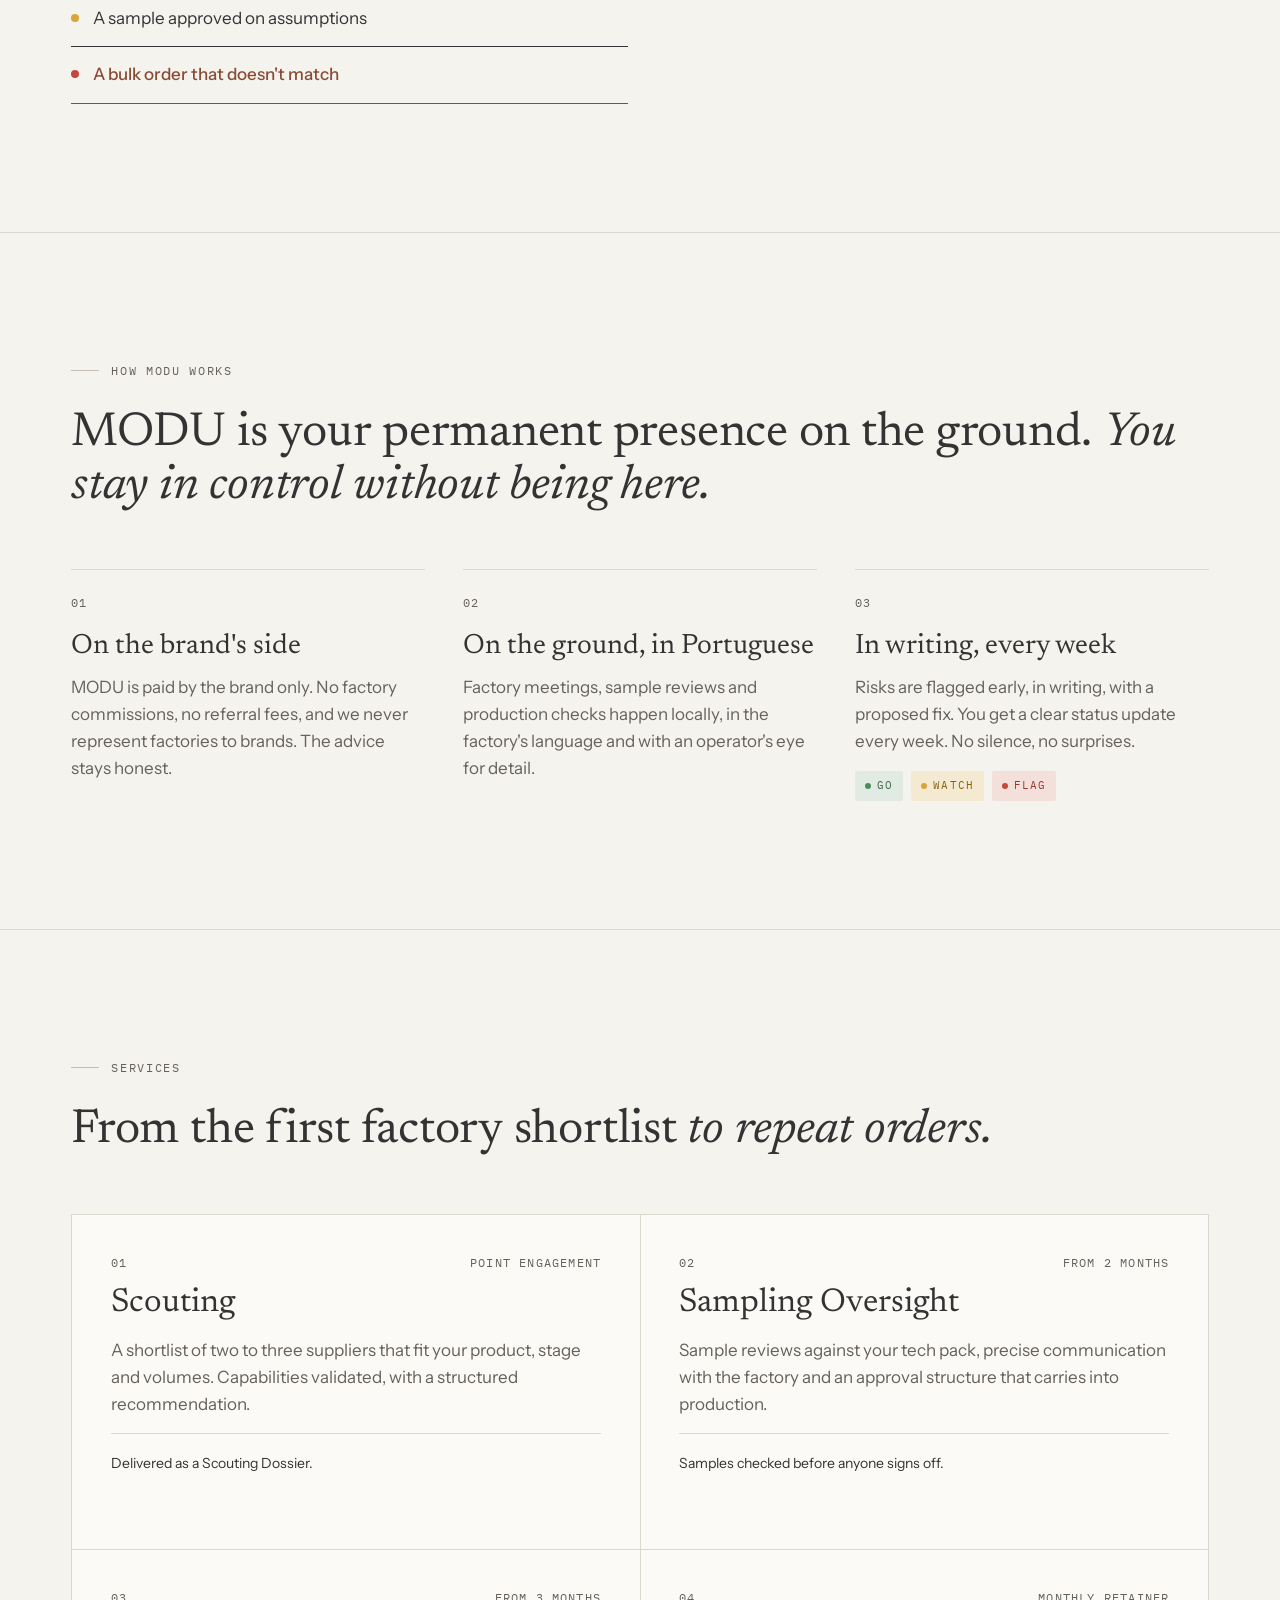
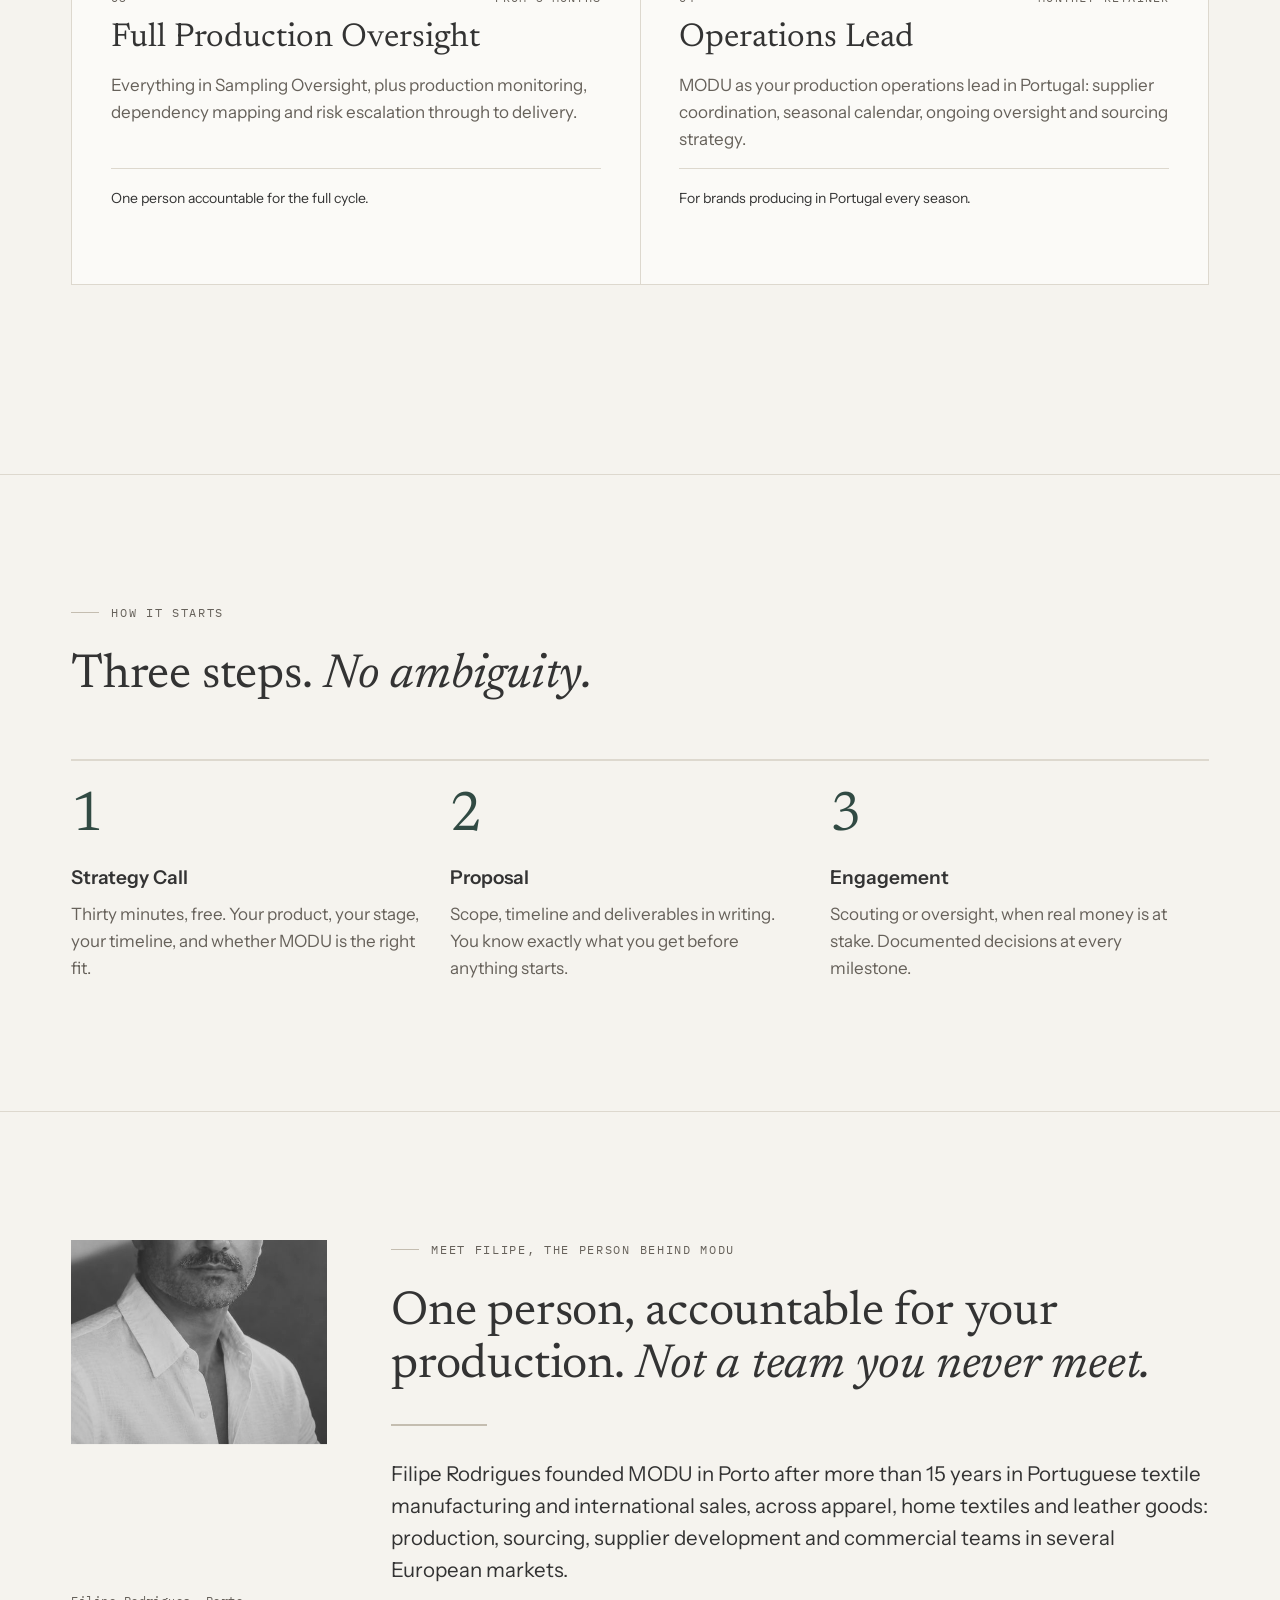
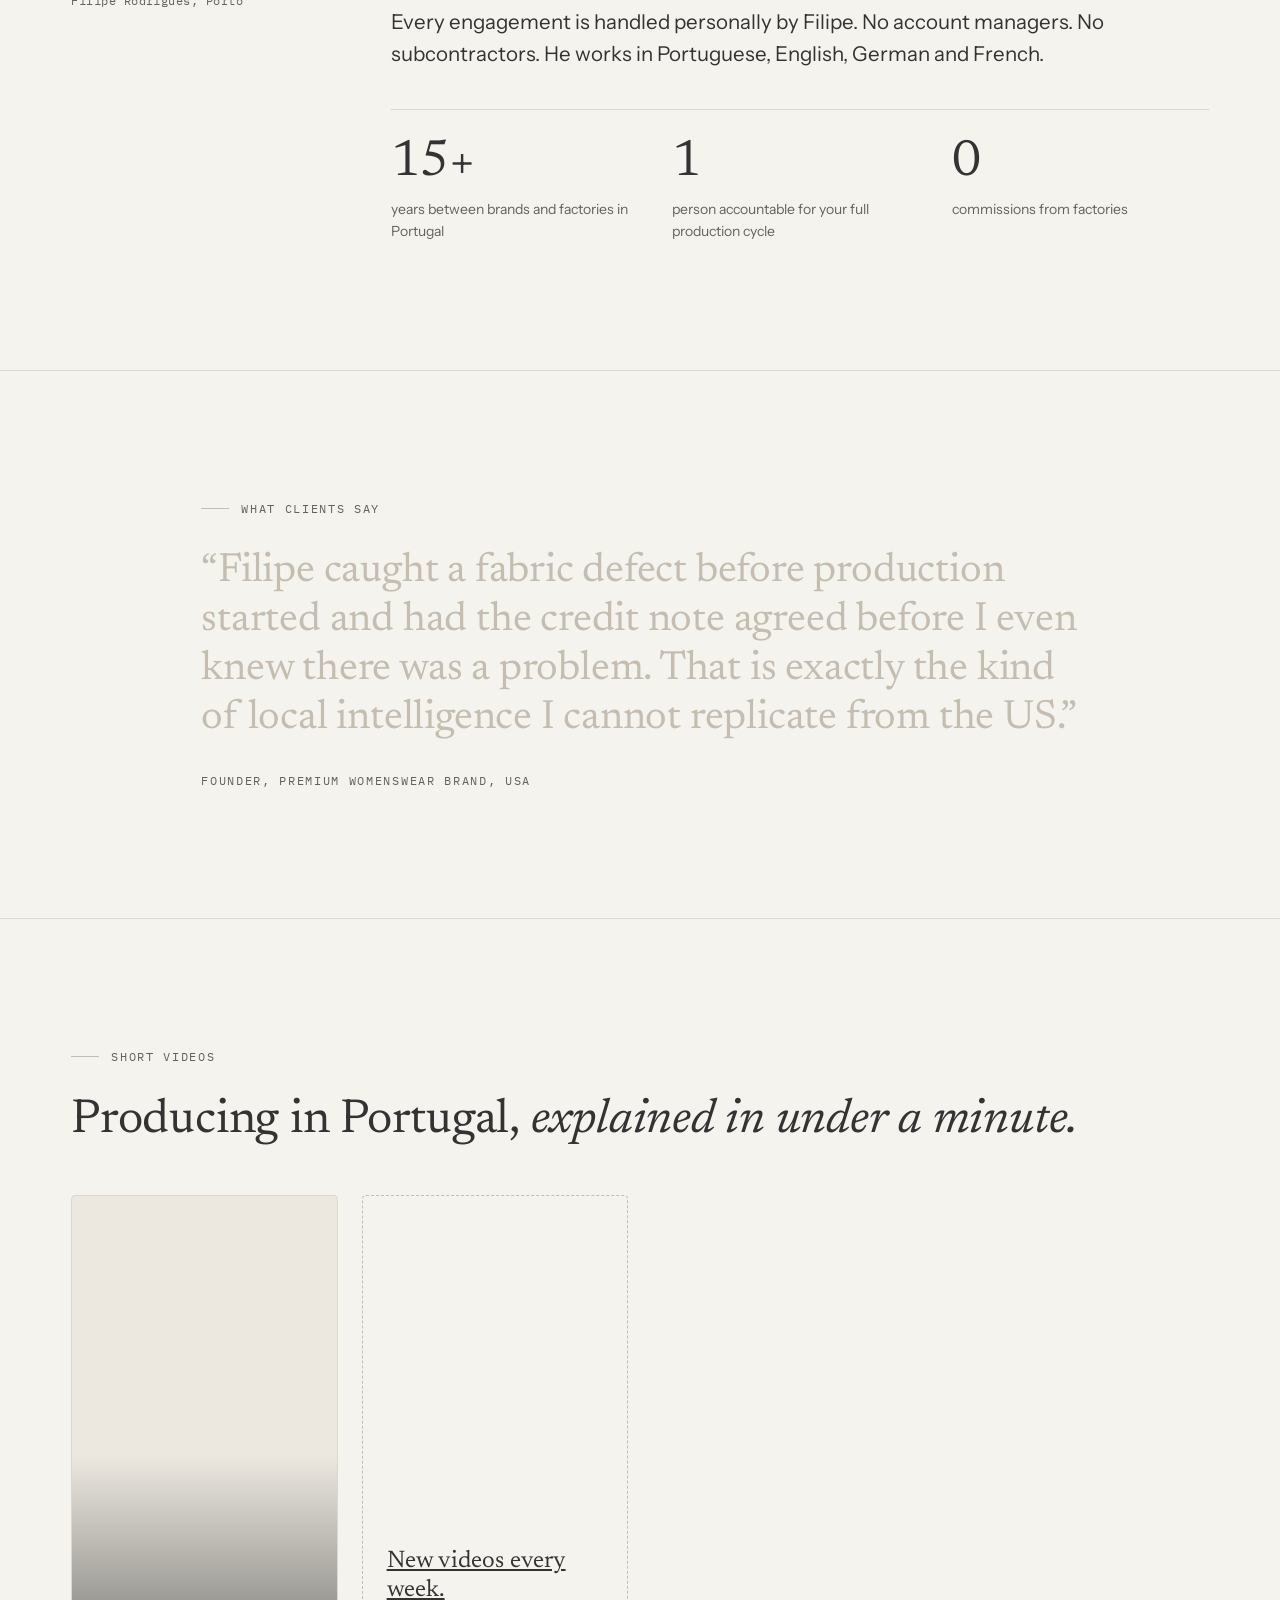
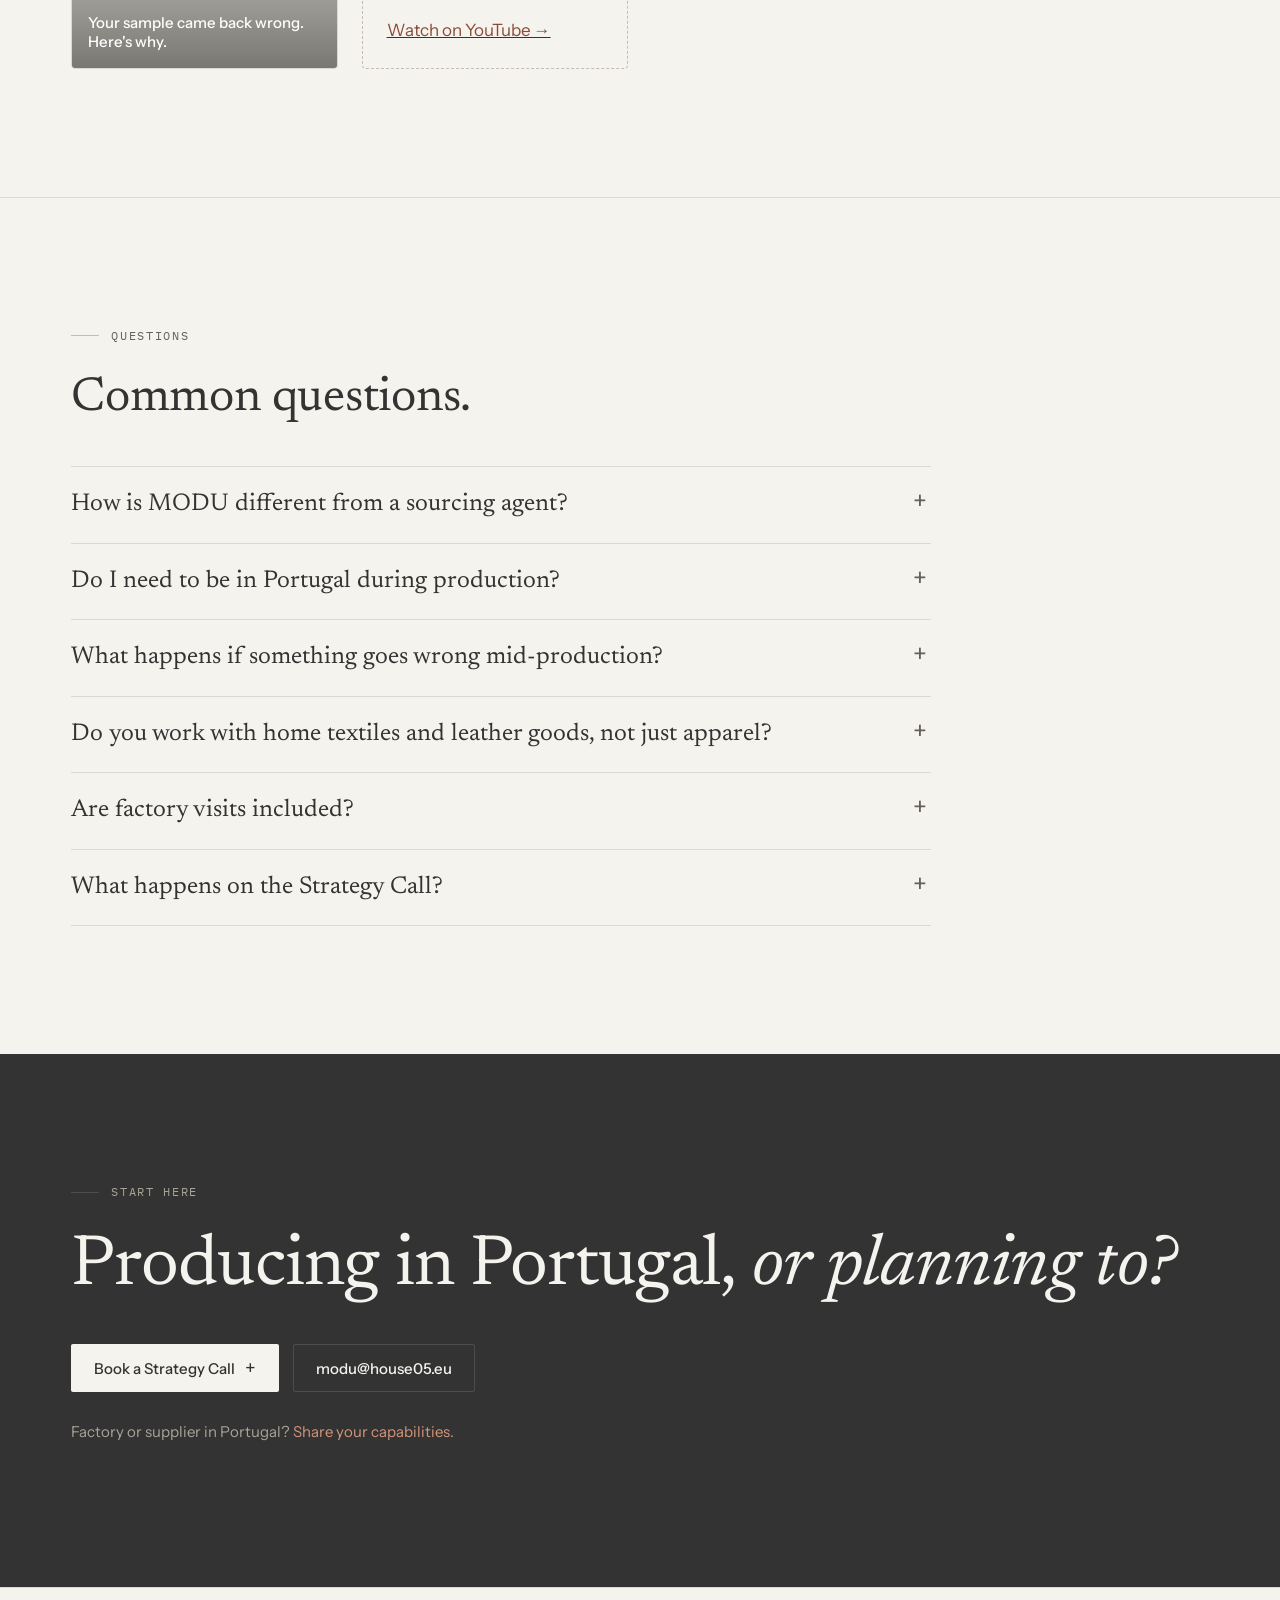
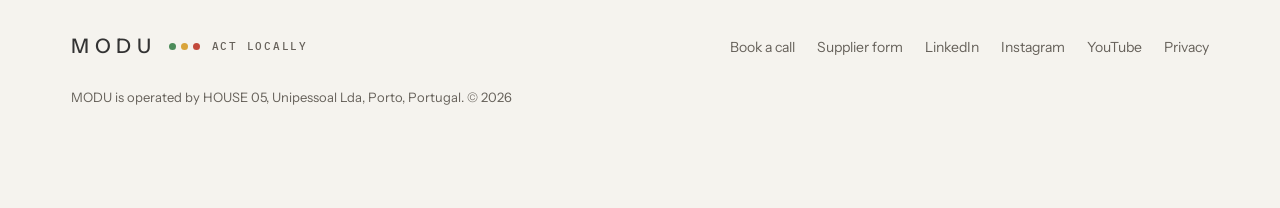
==== commit 6fa1b323: "Add scroll and hover motion Word-by-word headings, marquee, staggered lists, drawn step line, wordma" ====
--- a/index.html
+++ b/index.html
@@ -34,17 +34,19 @@
     <a class="book" href="/start/">Book a call +</a>
   </div>
   <div class="hero-mid"><p>Your eyes locally.</p></div>
-  <h1 class="wordmark" aria-label="MODU"><span>M</span><span>O</span><span>D</span><span>U</span></h1>
-</section>
+  <h1 class="wordmark" id="wm" aria-label="MODU"><span>M</span><span>O</span><span>D</span><span>U</span></h1>
+</section>
+
+<div class="marquee" aria-hidden="true"><div class="track"><span>Supplier selection</span><span>Sampling</span><span>Production</span><span>Reorders</span><span>Apparel</span><span>Home textiles</span><span>Leather goods</span><span>Made in Portugal</span><span>Supplier selection</span><span>Sampling</span><span>Production</span><span>Reorders</span><span>Apparel</span><span>Home textiles</span><span>Leather goods</span><span>Made in Portugal</span></div></div>
 
 <section id="approach">
   <div class="wrap thesis-grid">
     <div class="rv">
       <p class="label">The problem</p>
-      <h2 class="display">Most production failures in Portugal aren't factory problems. <span class="it">They're assumption problems.</span></h2>
+      <h2 class="display split">Most production failures in Portugal aren't factory problems. <span class="it">They're assumption problems.</span></h2>
       <hr class="rule">
       <p class="lead">Small gaps, found late, become expensive mistakes. MODU maps them before they turn into delays.</p>
-      <ul class="gaps">
+      <ul class="gaps stagger">
         <li>A tech pack read two different ways</li>
         <li>A pattern version nobody confirmed</li>
         <li>A sample approved on assumptions</li>
@@ -67,7 +69,7 @@
   <div class="wrap">
     <div class="rv">
       <p class="label">How MODU works</p>
-      <h2 class="h2">MODU is your permanent presence on the ground. <span class="it">You stay in control without being here.</span></h2>
+      <h2 class="h2 split">MODU is your permanent presence on the ground. <span class="it">You stay in control without being here.</span></h2>
     </div>
     <div class="cols3">
       <div class="principle rv">
@@ -94,33 +96,33 @@
   <div class="wrap">
     <div class="rv">
       <p class="label">Services</p>
-      <h2 class="h2">From the first factory shortlist <span class="it">to repeat orders.</span></h2>
+      <h2 class="h2 split">From the first factory shortlist <span class="it">to repeat orders.</span></h2>
     </div>
     <div class="services rv">
-      <article class="service">
+      <a class="service" href="/start/">
         <div class="meta"><span>01</span><span>Point engagement</span></div>
         <h3>Scouting</h3>
         <p>A shortlist of two to three suppliers that fit your product, stage and volumes. Capabilities validated, with a structured recommendation.</p>
         <div class="scope">Delivered as a Scouting Dossier.</div>
-      </article>
-      <article class="service">
+      <span class="go">Discuss your project <span class="arr">&rarr;</span></span></a>
+      <a class="service" href="/start/">
         <div class="meta"><span>02</span><span>From 2 months</span></div>
         <h3>Sampling Oversight</h3>
         <p>Sample reviews against your tech pack, precise communication with the factory and an approval structure that carries into production.</p>
         <div class="scope">Samples checked before anyone signs off.</div>
-      </article>
-      <article class="service">
+      <span class="go">Discuss your project <span class="arr">&rarr;</span></span></a>
+      <a class="service" href="/start/">
         <div class="meta"><span>03</span><span>From 3 months</span></div>
         <h3>Full Production Oversight</h3>
         <p>Everything in Sampling Oversight, plus production monitoring, dependency mapping and risk escalation through to delivery.</p>
         <div class="scope">One person accountable for the full cycle.</div>
-      </article>
-      <article class="service">
+      <span class="go">Discuss your project <span class="arr">&rarr;</span></span></a>
+      <a class="service" href="/start/">
         <div class="meta"><span>04</span><span>Monthly retainer</span></div>
         <h3>Operations Lead</h3>
         <p>MODU as your production operations lead in Portugal: supplier coordination, seasonal calendar, ongoing oversight and sourcing strategy.</p>
         <div class="scope">For brands producing in Portugal every season.</div>
-      </article>
+      <span class="go">Discuss your project <span class="arr">&rarr;</span></span></a>
     </div>
     <p class="note rv">Every engagement is scoped after a Strategy Call. Factory visits and travel are quoted separately.</p>
   </div>
@@ -130,9 +132,9 @@
   <div class="wrap">
     <div class="rv">
       <p class="label">How it starts</p>
-      <h2 class="h2">Three steps. <span class="it">No ambiguity.</span></h2>
-    </div>
-    <div class="steps">
+      <h2 class="h2 split">Three steps. <span class="it">No ambiguity.</span></h2>
+    </div>
+    <div class="steps"><span class="steps-line" aria-hidden="true"></span>
       <div class="step rv"><div class="n">1</div><h3>Strategy Call</h3><p>Thirty minutes, free. Your product, your stage, your timeline, and whether MODU is the right fit.</p></div>
       <div class="step rv"><div class="n">2</div><h3>Proposal</h3><p>Scope, timeline and deliverables in writing. You know exactly what you get before anything starts.</p></div>
       <div class="step rv"><div class="n">3</div><h3>Engagement</h3><p>Scouting or oversight, when real money is at stake. Documented decisions at every milestone.</p></div>
@@ -142,20 +144,20 @@
 
 <section id="about">
   <div class="wrap about">
-    <figure class="rv">
+    <figure class="rv portrait">
       <img src="/assets/img/filipe-rodrigues.jpg" alt="Filipe Rodrigues, founder of MODU" width="540" height="720" loading="eager">
       <figcaption>Filipe Rodrigues, Porto</figcaption>
     </figure>
     <div class="rv">
       <p class="label">Meet Filipe, the person behind MODU</p>
-      <h2 class="h2">One person, accountable for your production. <span class="it">Not a team you never meet.</span></h2>
+      <h2 class="h2 split">One person, accountable for your production. <span class="it">Not a team you never meet.</span></h2>
       <hr class="rule">
       <p class="lead">Filipe Rodrigues founded MODU in Porto after more than 15 years in Portuguese textile manufacturing and international sales, across apparel, home textiles and leather goods: production, sourcing, supplier development and commercial teams in several European markets.</p>
       <p class="lead">Every engagement is handled personally by Filipe. No account managers. No subcontractors. He works in Portuguese, English, German and French.</p>
       <div class="facts">
-        <div class="fact"><div class="v">15+</div><div class="k">years between brands and factories in Portugal</div></div>
-        <div class="fact"><div class="v">1</div><div class="k">person accountable for your full production cycle</div></div>
-        <div class="fact"><div class="v">0</div><div class="k">commissions from factories</div></div>
+        <div class="fact"><div class="v" data-count="15" data-suffix="+">15+</div><div class="k">years between brands and factories in Portugal</div></div>
+        <div class="fact"><div class="v" data-count="1">1</div><div class="k">person accountable for your full production cycle</div></div>
+        <div class="fact"><div class="v" data-count="0">0</div><div class="k">commissions from factories</div></div>
       </div>
     </div>
   </div>
@@ -164,7 +166,7 @@
 <section>
   <div class="wrap quote rv">
     <p class="label">What clients say</p>
-    <blockquote>Filipe caught a fabric defect before production started and had the credit note agreed before I even knew there was a problem. That is exactly the kind of local intelligence I cannot replicate from the US.</blockquote>
+    <blockquote class="hl">Filipe caught a fabric defect before production started and had the credit note agreed before I even knew there was a problem. That is exactly the kind of local intelligence I cannot replicate from the US.</blockquote>
     <cite>Founder, premium womenswear brand, USA</cite>
   </div>
 </section>
@@ -173,7 +175,7 @@
   <div class="wrap">
     <div class="rv">
       <p class="label">Short videos</p>
-      <h2 class="h2">Producing in Portugal, <span class="it">explained in under a minute.</span></h2>
+      <h2 class="h2 split">Producing in Portugal, <span class="it">explained in under a minute.</span></h2>
     </div>
     <div class="vids rv">
       <div class="yt" data-id="U-_ilBPHX7I" data-title="Your sample came back wrong. Here's why."><button type="button">Your sample came back wrong. Here's why.</button></div>
@@ -189,7 +191,7 @@
   <div class="wrap">
     <div class="rv">
       <p class="label">Questions</p>
-      <h2 class="h2">Common questions.</h2>
+      <h2 class="h2 split">Common questions.</h2>
     </div>
     <div class="faq rv">
       <details><summary>How is MODU different from a sourcing agent?</summary><p>A sourcing agent is usually paid by factories or on order volume, so the incentive is to close the deal. MODU is paid by the brand only, with no commissions from factories. Our incentive is to protect your production, and we stay through sampling, production and reorders, not just the introduction.</p></details>
@@ -205,7 +207,7 @@
 <section class="final" id="contact">
   <div class="wrap rv">
     <p class="label">Start here</p>
-    <h2 class="display">Producing in Portugal, <span class="it">or planning to?</span></h2>
+    <h2 class="display split">Producing in Portugal, <span class="it">or planning to?</span></h2>
     <div class="row">
       <a class="btn btn-primary" href="/start/">Book a Strategy Call <span class="plus">+</span></a>
       <a class="btn btn-secondary" href="mailto:modu@house05.eu">modu@house05.eu</a>
--- a/css/site.css
+++ b/css/site.css
@@ -254,3 +254,93 @@
 .about img{height:auto}
 .dots{display:inline-flex;gap:5px;align-items:center}
 @media (max-width:900px){ .vids .more{aspect-ratio:auto;min-height:160px} .about figure{width:min(220px,60vw)} }
+
+/* ---------- Motion layer ---------- */
+/* Marquee */
+.marquee{overflow:hidden;border-top:1px solid var(--border);border-bottom:1px solid var(--border);background:var(--surface);padding:18px 0}
+.marquee .track{display:flex;gap:56px;width:max-content;animation:marq 38s linear infinite}
+.marquee span{font-family:var(--display);font-size:clamp(22px,2.4vw,34px);white-space:nowrap;display:flex;align-items:center;gap:56px;color:var(--text)}
+.marquee span::after{content:"";width:9px;height:9px;border-radius:50%;background:var(--border-strong)}
+.marquee span:nth-child(4n+1)::after{background:var(--green)}
+.marquee span:nth-child(4n+2)::after{background:var(--amber)}
+.marquee:hover .track{animation-play-state:paused}
+@keyframes marq{to{transform:translateX(-50%)}}
+
+/* Word-by-word headings */
+.split .w{display:inline-block;opacity:0;transform:translateY(.45em);transition:opacity .7s var(--ease),transform .7s var(--ease);transition-delay:calc(var(--i) * 45ms)}
+.split.in .w,.in .split .w{opacity:1;transform:none}
+
+/* Staggered lists */
+.stagger li,.stagger-kids>*{opacity:0;transform:translateY(14px);transition:opacity .6s var(--ease),transform .6s var(--ease)}
+.in .stagger li,.stagger.in li,.stagger-kids.in>*{opacity:1;transform:none}
+.stagger li:nth-child(2),.stagger-kids>*:nth-child(2){transition-delay:.15s}
+.stagger li:nth-child(3),.stagger-kids>*:nth-child(3){transition-delay:.3s}
+.stagger li:nth-child(4){transition-delay:.6s}
+.gaps li{position:relative}
+.gaps li::after{content:"";position:absolute;left:0;bottom:-1px;height:1px;width:0;background:var(--text);transition:width .9s var(--ease) .2s}
+.in .gaps li::after{width:100%}
+.in .gaps li.fail::after{background:var(--accent)}
+.gaps li.fail::before{animation:none}
+.in .gaps li.fail::before{animation:pulse 1.6s ease-out .9s 2}
+@keyframes pulse{0%{box-shadow:0 0 0 0 rgba(194,73,59,.45)}100%{box-shadow:0 0 0 10px rgba(194,73,59,0)}}
+
+/* Principles hover */
+.principle{padding-top:18px;border-top:1px solid var(--border);position:relative}
+.principle::before{content:"";position:absolute;left:0;top:-1px;height:2px;width:0;background:var(--pine);transition:width .5s var(--ease)}
+.principle:hover::before{width:100%}
+.principle h3{transition:transform .35s var(--ease)}
+.principle:hover h3{transform:translateX(6px)}
+
+/* Services hover */
+a.service{text-decoration:none;color:inherit;position:relative;overflow:hidden}
+a.service::after{content:"";position:absolute;left:0;bottom:0;height:3px;width:100%;background:var(--pine);transform:scaleX(0);transform-origin:left;transition:transform .45s var(--ease)}
+a.service:hover::after,a.service:focus-visible::after{transform:scaleX(1)}
+a.service h3{transition:transform .4s var(--ease)}
+a.service:hover h3{transform:translateX(8px)}
+.service .go{font-size:14px;font-weight:500;color:var(--pine);display:inline-flex;gap:8px;align-items:center;opacity:0;transform:translateY(6px);transition:opacity .3s var(--ease),transform .3s var(--ease)}
+a.service:hover .go,a.service:focus-visible .go{opacity:1;transform:none}
+.service .go .arr{transition:transform .3s var(--ease)}
+a.service:hover .go .arr{transform:translateX(5px)}
+@media (hover:none){.service .go{opacity:1;transform:none}}
+
+/* Steps line drawn on scroll */
+.steps{position:relative;border-top-color:var(--border)}
+.steps-line{position:absolute;left:0;top:-2px;height:2px;width:100%;background:var(--text);transform:scaleX(var(--p,0));transform-origin:left}
+.step .n{transition:color .6s var(--ease)}
+.step.in .n{color:var(--pine)}
+
+/* Portrait */
+.portrait{overflow:hidden}
+.portrait img{transform:scale(1.08) translateY(var(--py,0px));transition:filter .5s var(--ease);filter:grayscale(1) contrast(1.05)}
+.portrait:hover img{filter:none}
+
+/* Quote: words light up as you scroll */
+.hl .qw{color:var(--border-strong);transition:color .25s linear}
+.hl .qw.on{color:var(--text)}
+
+/* Buttons and links */
+.btn .plus{transition:transform .3s var(--ease)}
+.btn:hover .plus{transform:rotate(90deg)}
+.link{background:linear-gradient(currentColor,currentColor) 0 100%/0 1px no-repeat;text-decoration:none;transition:background-size .35s var(--ease)}
+.link:hover{background-size:100% 1px}
+.bar .cta .plus{transition:transform .3s var(--ease)}
+.bar .cta:hover .plus{transform:rotate(90deg)}
+.bar::before{content:"";position:absolute;left:0;top:-1px;height:2px;width:100%;background:var(--pine);transform:scaleX(var(--sp,0));transform-origin:left}
+.yt{transition:transform .4s var(--ease)}
+.yt:hover{transform:translateY(-4px)}
+.vids .more{transition:border-color .3s var(--ease),background .3s var(--ease)}
+.vids .more:hover{border-color:var(--pine);background:var(--surface)}
+.faq summary{transition:padding .3s var(--ease),color .2s}
+.faq summary:hover{padding-left:8px;color:var(--pine)}
+.topline > div{transition:opacity .2s linear}
+
+@media (prefers-reduced-motion:reduce){
+  .marquee .track{animation:none}
+  .split .w,.stagger li,.stagger-kids>*{opacity:1;transform:none;transition:none}
+  .steps-line{transform:none}
+  .portrait img{transform:none}
+  .hl .qw{color:inherit}
+  .gaps li::after{display:none}
+}
+.cols3 .rv:nth-child(2),.steps .rv:nth-child(3){transition-delay:.12s}
+.cols3 .rv:nth-child(3),.steps .rv:nth-child(4){transition-delay:.24s}
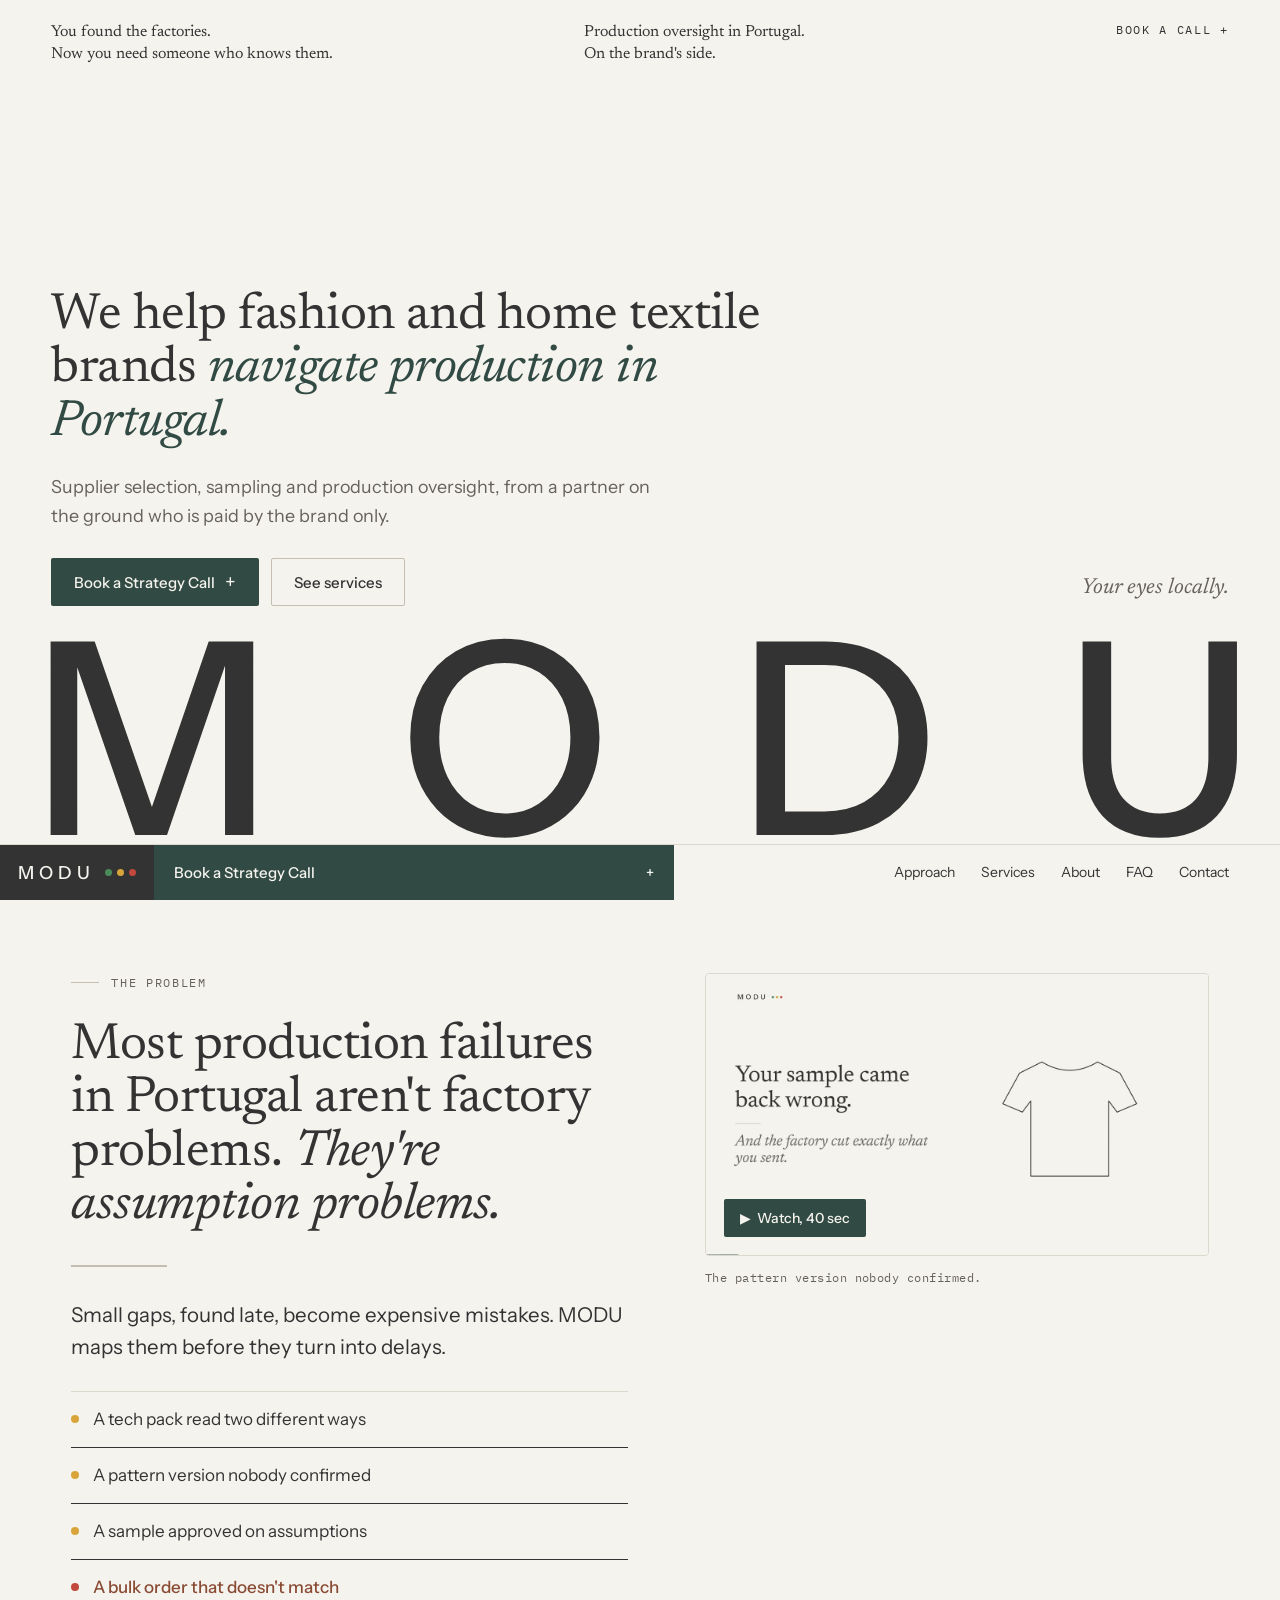
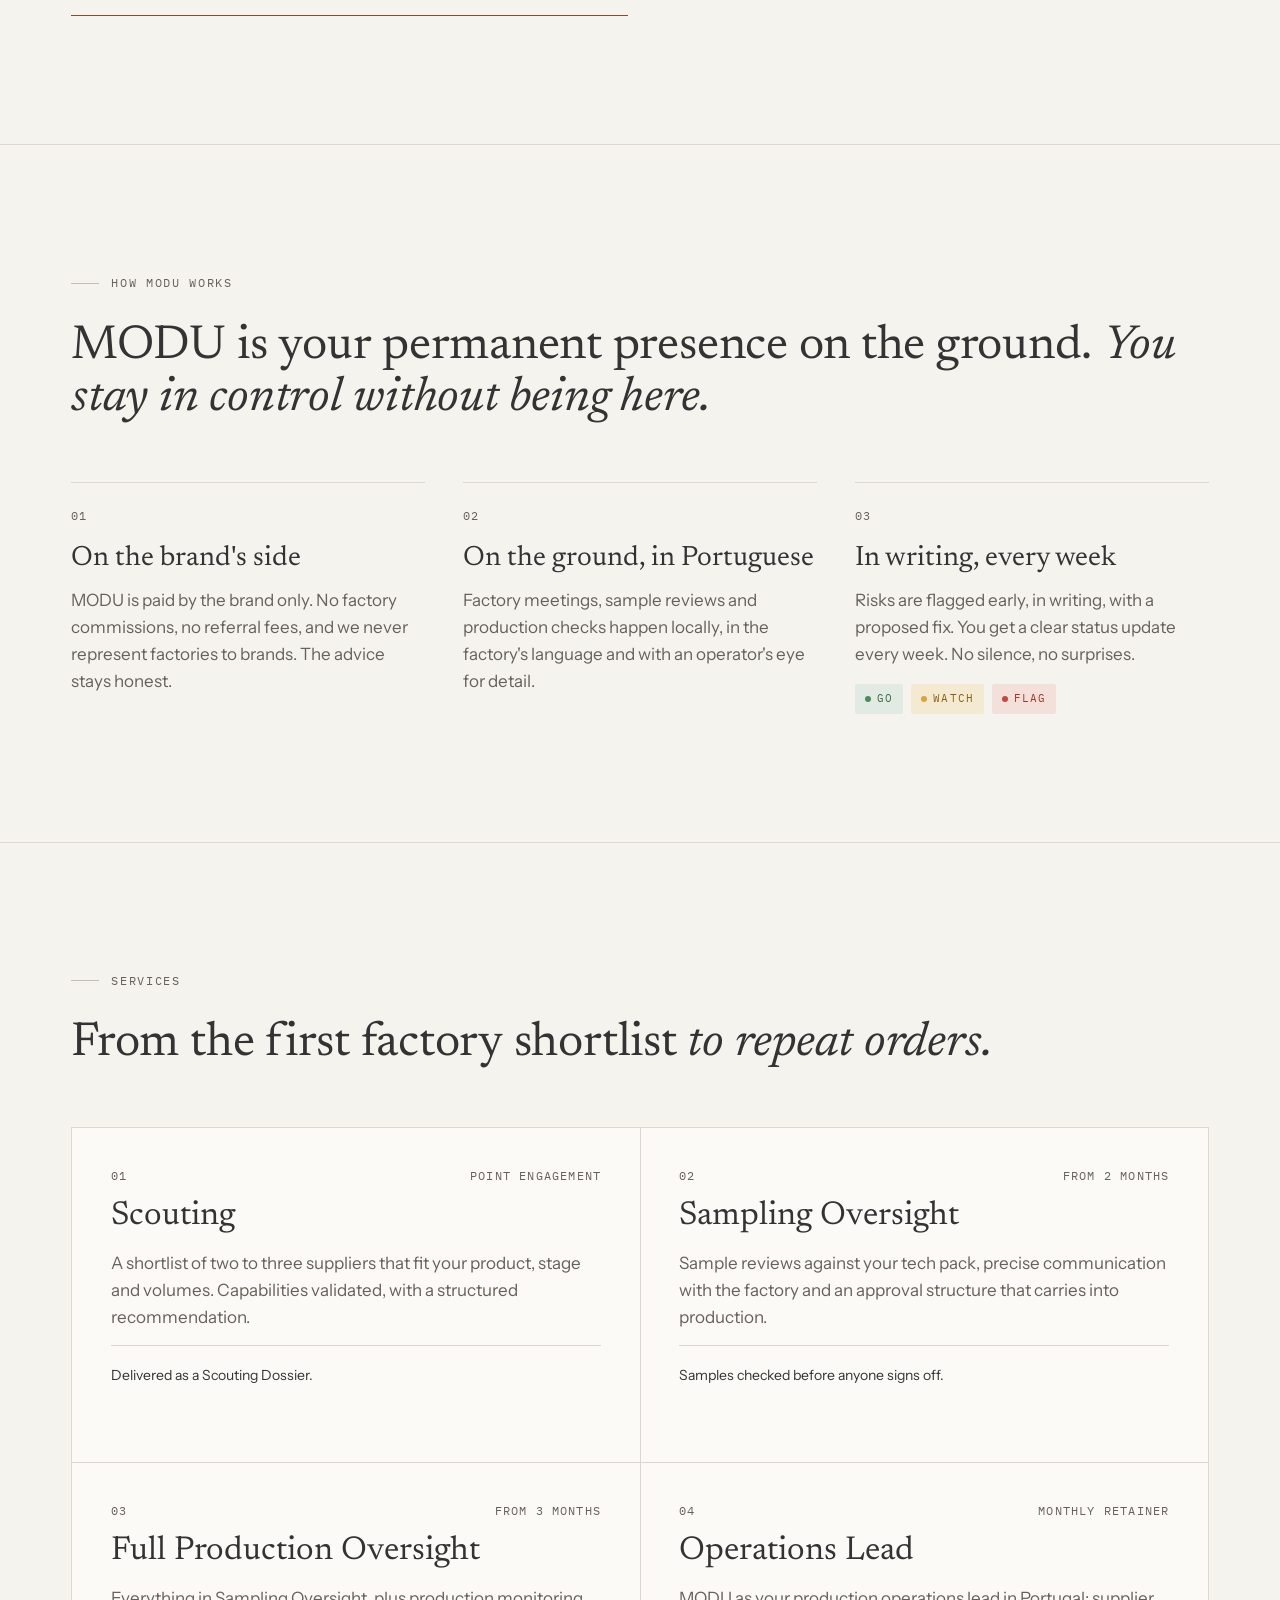
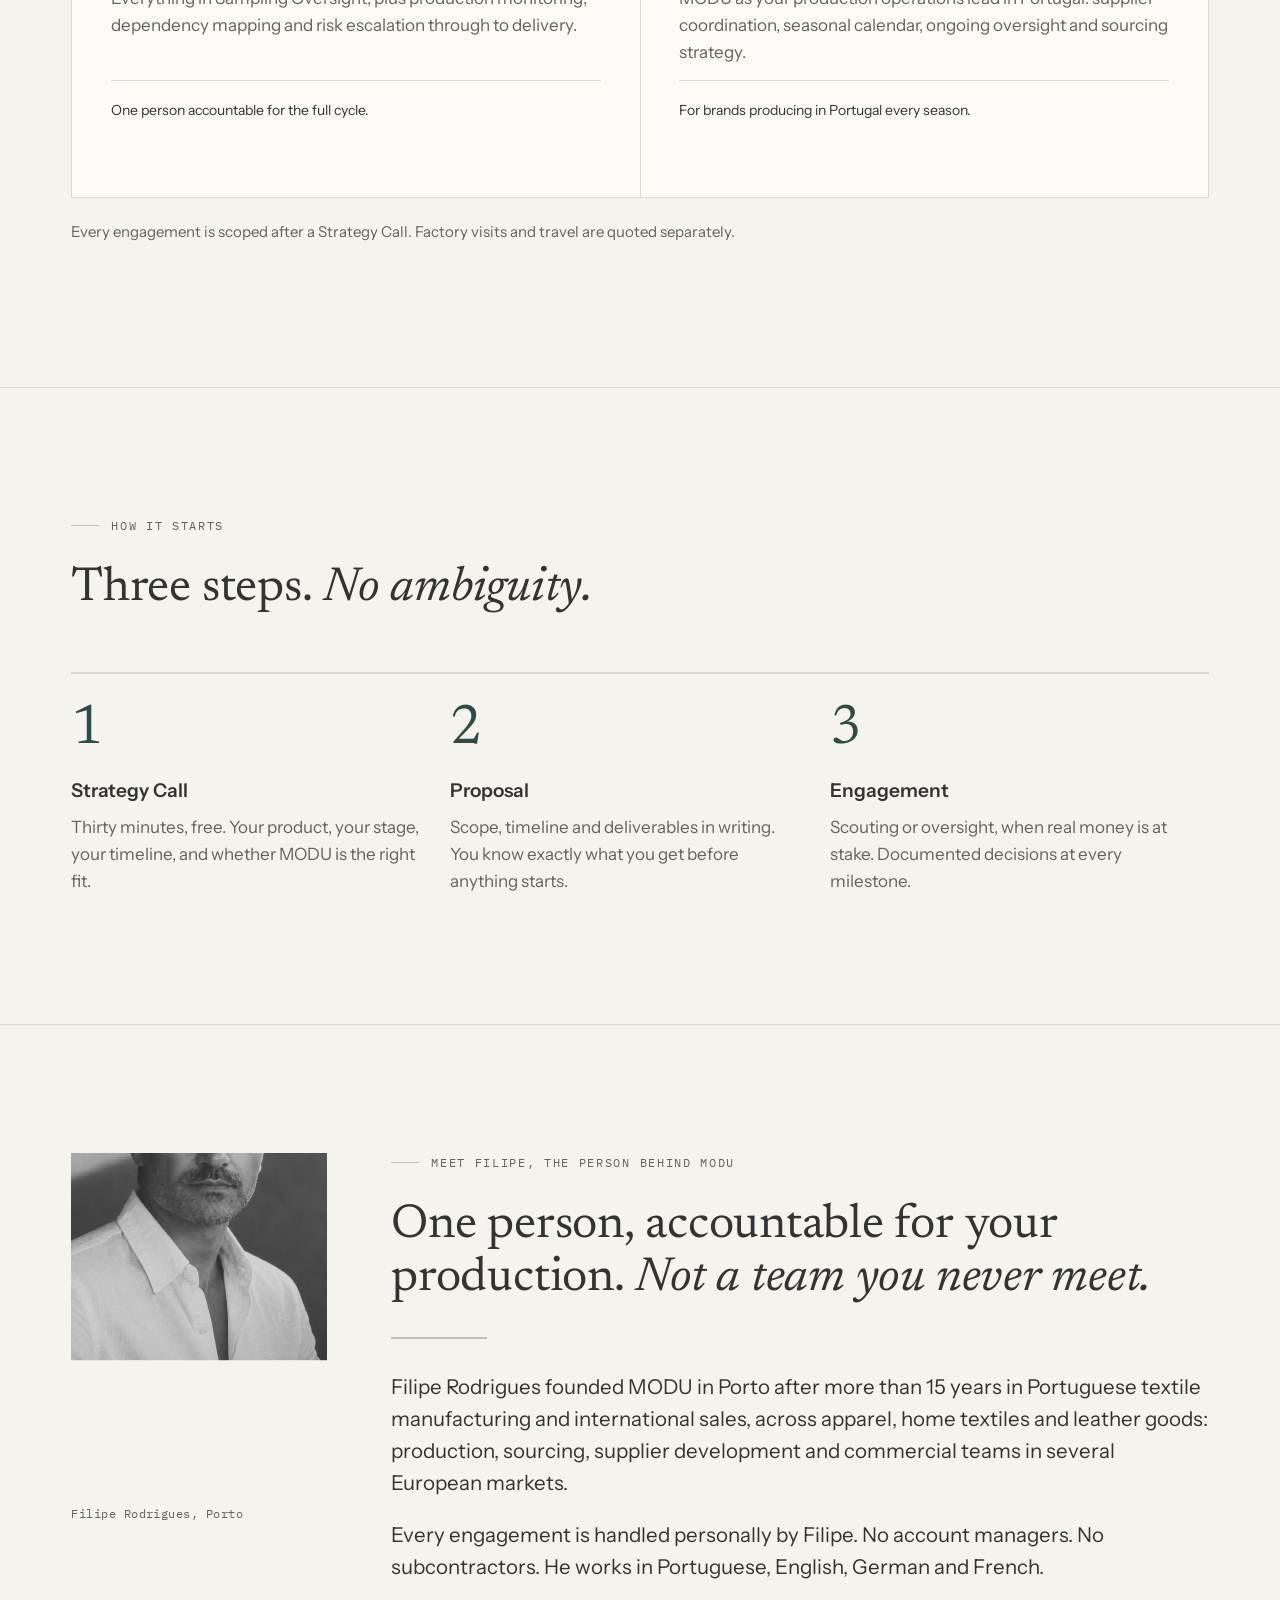
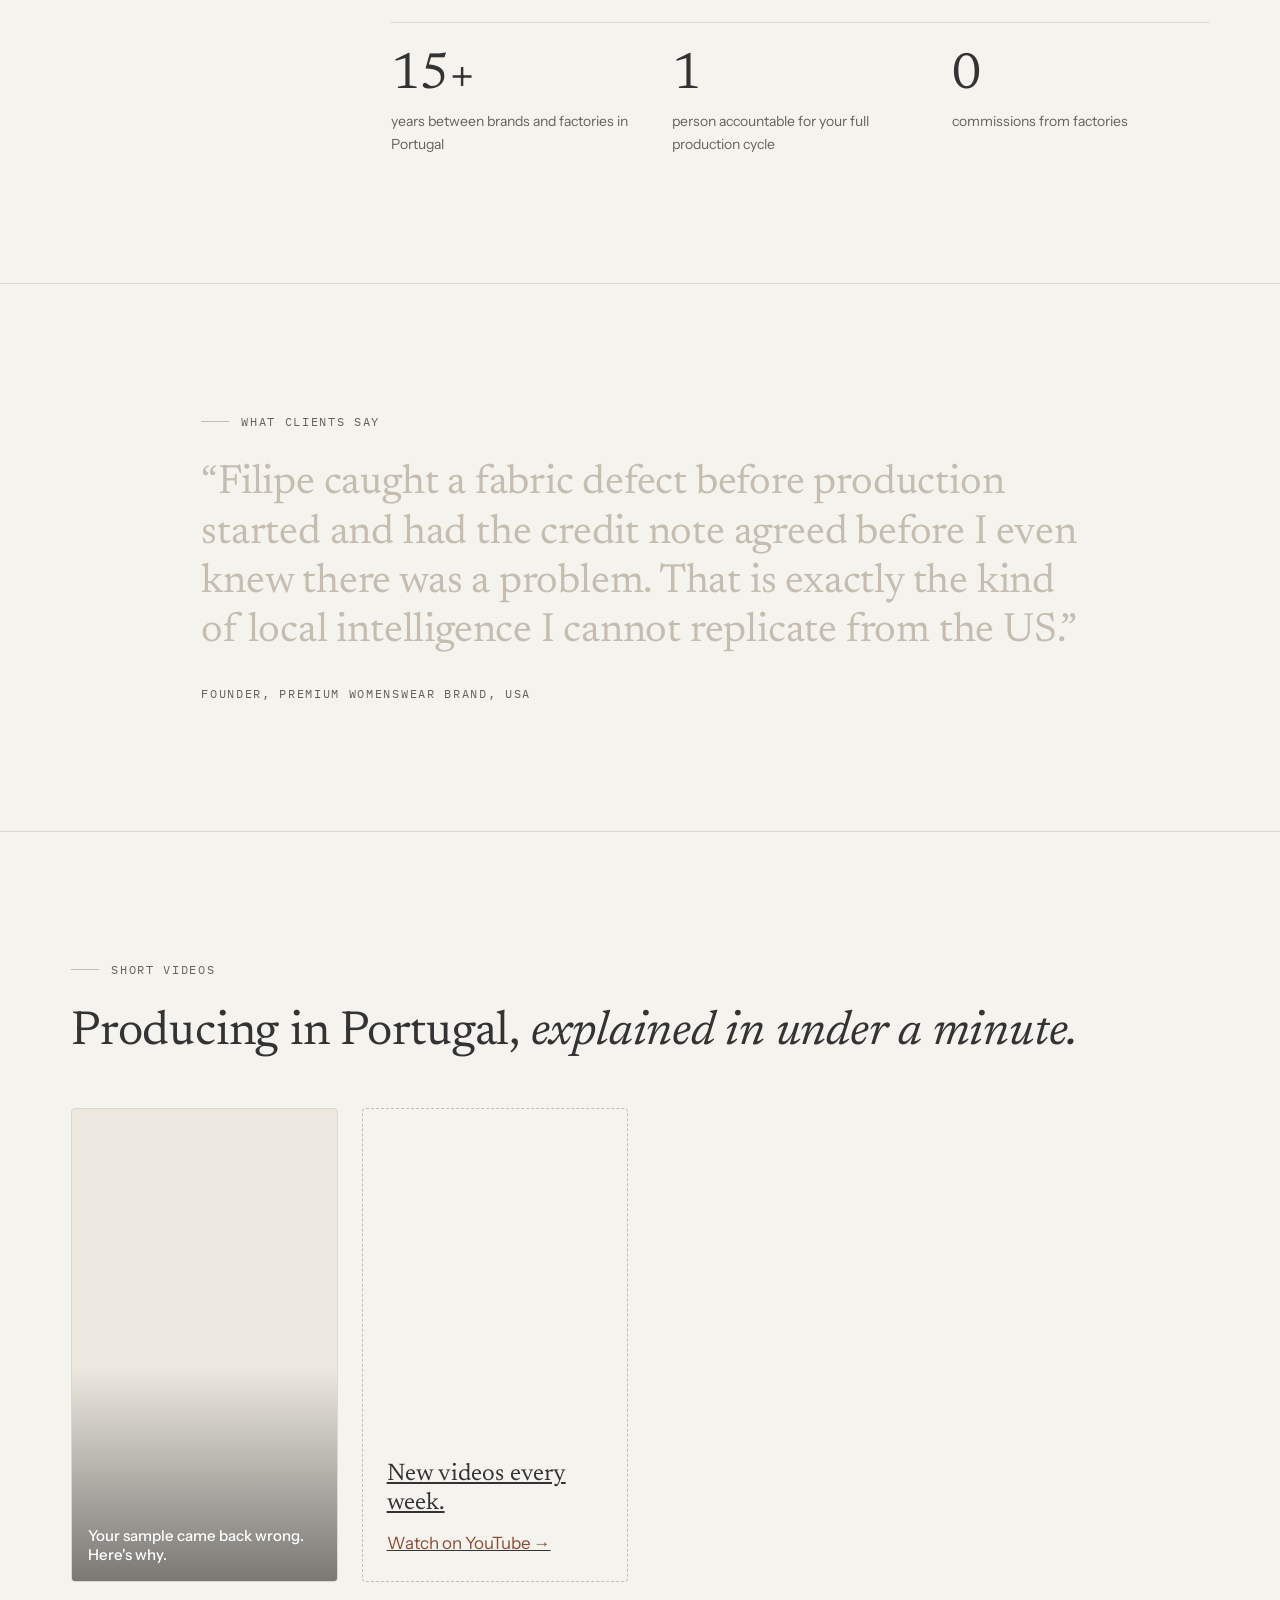
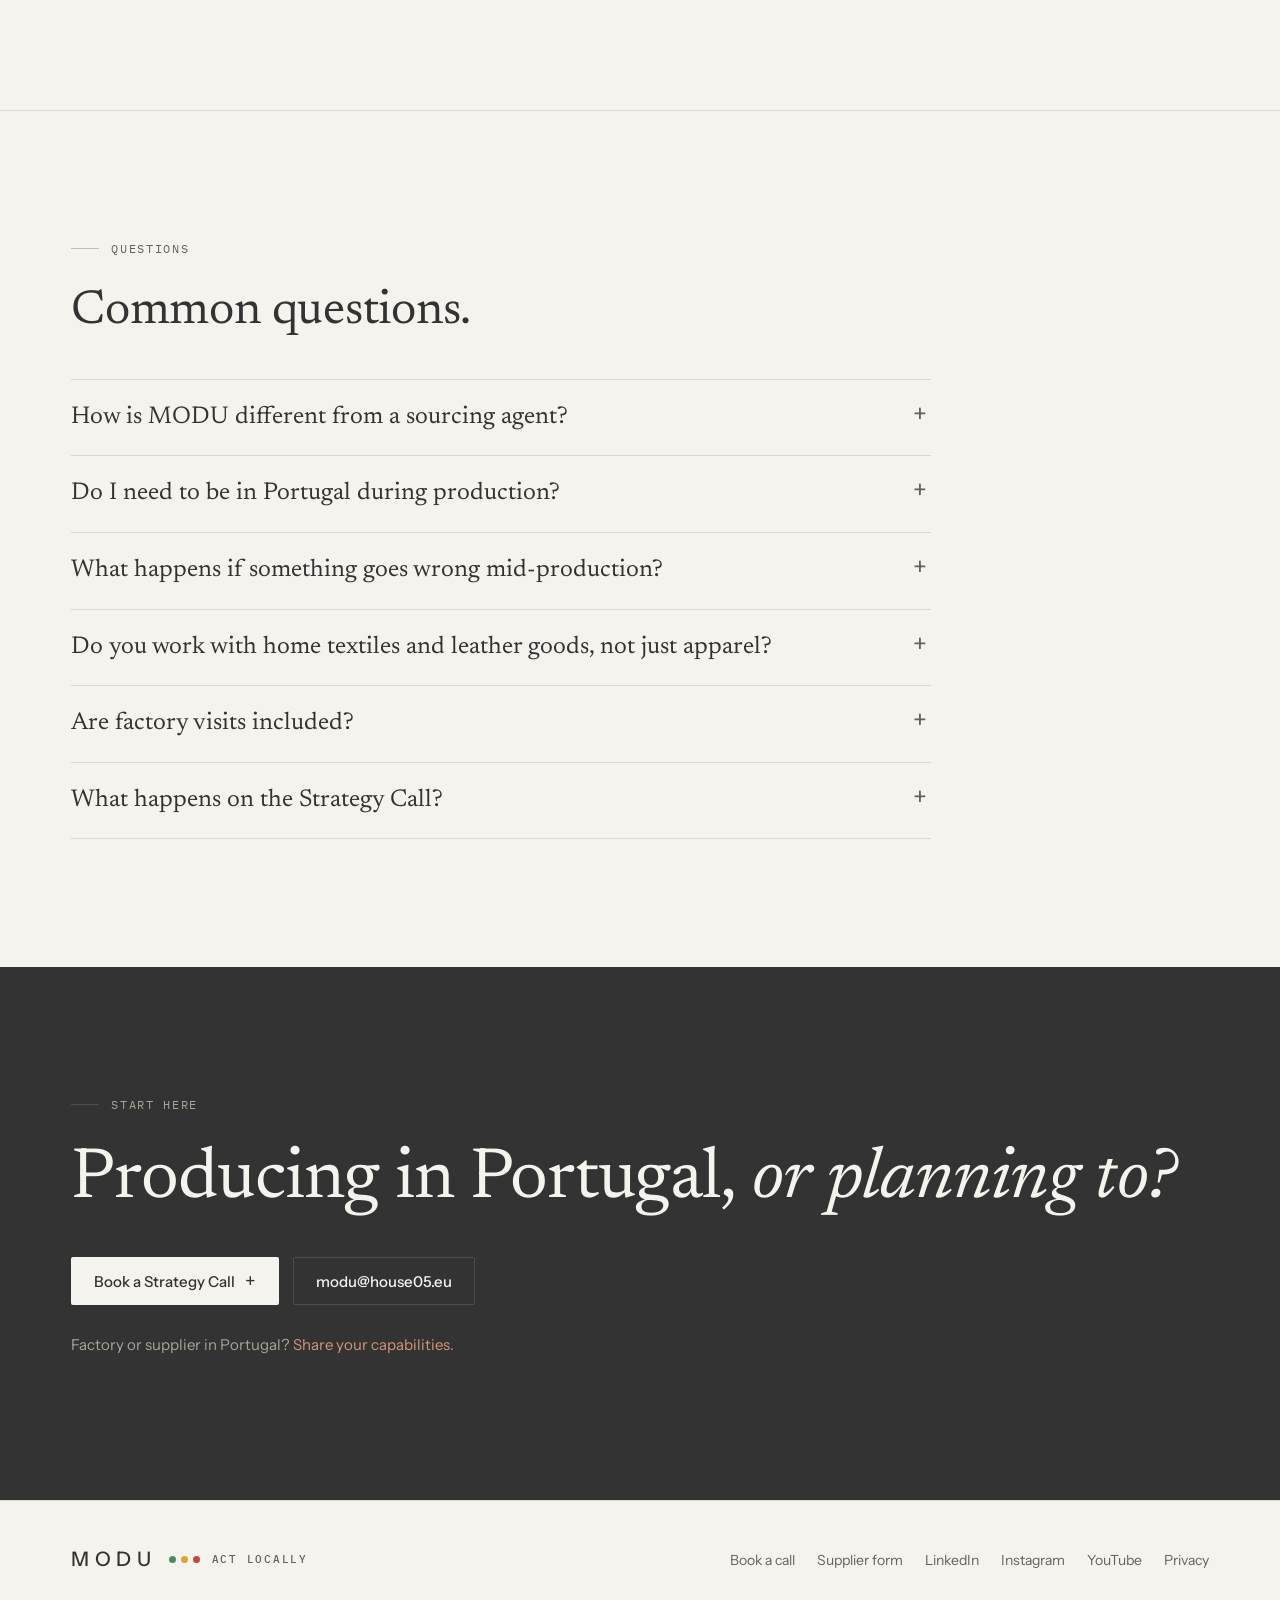
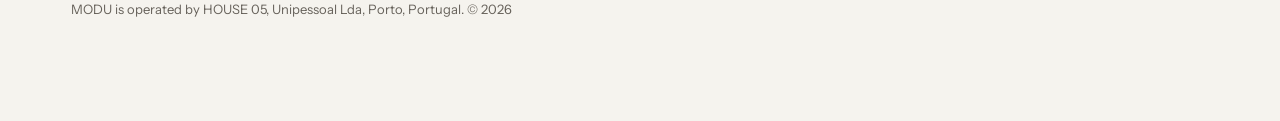
==== commit 3c52ab70: "Hero: clear positioning claim, remove marquee Co-Authored-By: Claude Opus 5.5 <noreply@anthropic.com" ====
--- a/index.html
+++ b/index.html
@@ -33,11 +33,19 @@
     <div class="t2">Production oversight in Portugal.<br>On the brand's side.</div>
     <a class="book" href="/start/">Book a call +</a>
   </div>
-  <div class="hero-mid"><p>Your eyes locally.</p></div>
-  <h1 class="wordmark" id="wm" aria-label="MODU"><span>M</span><span>O</span><span>D</span><span>U</span></h1>
-</section>
-
-<div class="marquee" aria-hidden="true"><div class="track"><span>Supplier selection</span><span>Sampling</span><span>Production</span><span>Reorders</span><span>Apparel</span><span>Home textiles</span><span>Leather goods</span><span>Made in Portugal</span><span>Supplier selection</span><span>Sampling</span><span>Production</span><span>Reorders</span><span>Apparel</span><span>Home textiles</span><span>Leather goods</span><span>Made in Portugal</span></div></div>
+  <div class="hero-mid">
+    <div class="intro">
+      <h1 class="claim">We help fashion and home textile brands <span class="it">navigate production in Portugal.</span></h1>
+      <p class="sub">Supplier selection, sampling and production oversight, from a partner on the ground who is paid by the brand only.</p>
+      <div class="hero-cta">
+        <a class="btn btn-primary" href="/start/">Book a Strategy Call <span class="plus">+</span></a>
+        <a class="btn btn-secondary" href="/#services">See services</a>
+      </div>
+    </div>
+    <p class="eyes">Your eyes locally.</p>
+  </div>
+  <div class="wordmark" id="wm" aria-hidden="true"><span>M</span><span>O</span><span>D</span><span>U</span></div>
+</section>
 
 <section id="approach">
   <div class="wrap thesis-grid">
--- a/css/site.css
+++ b/css/site.css
@@ -68,7 +68,6 @@
 /* Hero */
 .hero{min-height:calc(100svh - var(--bar));display:flex;flex-direction:column;justify-content:space-between;padding:0;border:0}
 .hero-mid{padding:0 var(--pad);display:flex;justify-content:flex-end;align-items:flex-end;gap:24px;flex:1;padding-bottom:3vw}
-.hero-mid p{font-family:var(--display);font-style:italic;font-size:clamp(20px,2vw,28px);color:var(--muted);margin:0;max-width:22ch;text-align:right}
 .wordmark{font-family:var(--sans);font-weight:500;letter-spacing:-.02em;line-height:.78;font-size:clamp(96px,27.5vw,460px);color:var(--text);display:flex;justify-content:space-between;padding:0 calc(var(--pad) * .6);margin:0;overflow:hidden}
 .wordmark span{display:inline-block;transform:translateY(105%);transition:transform 1s var(--ease)}
 .loaded .wordmark span{transform:none}
@@ -239,7 +238,6 @@
   .bar nav{display:none}
   .bar .cta{min-width:0;flex:1}
   .hero-mid{justify-content:flex-start}
-  .hero-mid p{text-align:left}
   .aside{position:static}
   form .grid{grid-template-columns:1fr}
 }
@@ -256,15 +254,6 @@
 @media (max-width:900px){ .vids .more{aspect-ratio:auto;min-height:160px} .about figure{width:min(220px,60vw)} }
 
 /* ---------- Motion layer ---------- */
-/* Marquee */
-.marquee{overflow:hidden;border-top:1px solid var(--border);border-bottom:1px solid var(--border);background:var(--surface);padding:18px 0}
-.marquee .track{display:flex;gap:56px;width:max-content;animation:marq 38s linear infinite}
-.marquee span{font-family:var(--display);font-size:clamp(22px,2.4vw,34px);white-space:nowrap;display:flex;align-items:center;gap:56px;color:var(--text)}
-.marquee span::after{content:"";width:9px;height:9px;border-radius:50%;background:var(--border-strong)}
-.marquee span:nth-child(4n+1)::after{background:var(--green)}
-.marquee span:nth-child(4n+2)::after{background:var(--amber)}
-.marquee:hover .track{animation-play-state:paused}
-@keyframes marq{to{transform:translateX(-50%)}}
 
 /* Word-by-word headings */
 .split .w{display:inline-block;opacity:0;transform:translateY(.45em);transition:opacity .7s var(--ease),transform .7s var(--ease);transition-delay:calc(var(--i) * 45ms)}
@@ -335,7 +324,6 @@
 .topline > div{transition:opacity .2s linear}
 
 @media (prefers-reduced-motion:reduce){
-  .marquee .track{animation:none}
   .split .w,.stagger li,.stagger-kids>*{opacity:1;transform:none;transition:none}
   .steps-line{transform:none}
   .portrait img{transform:none}
@@ -344,3 +332,17 @@
 }
 .cols3 .rv:nth-child(2),.steps .rv:nth-child(3){transition-delay:.12s}
 .cols3 .rv:nth-child(3),.steps .rv:nth-child(4){transition-delay:.24s}
+
+/* Hero claim */
+.hero-mid{justify-content:space-between;align-items:flex-end;gap:48px;padding-top:6vh}
+.intro{max-width:760px}
+.claim{font-family:var(--display);font-weight:400;font-size:clamp(34px,4vw,56px);line-height:1.05;letter-spacing:-.01em;margin:0;opacity:0;transform:translateY(18px);transition:opacity .9s var(--ease) .35s,transform .9s var(--ease) .35s}
+.claim .it{color:var(--pine)}
+.sub{font-size:clamp(17px,1.4vw,20px);color:var(--muted);max-width:52ch;margin:22px 0 0;opacity:0;transition:opacity .9s var(--ease) .6s}
+.hero-cta{display:flex;flex-wrap:wrap;gap:12px;margin-top:28px;opacity:0;transition:opacity .9s var(--ease) .8s}
+.loaded .claim{opacity:1;transform:none}.loaded .sub,.loaded .hero-cta{opacity:1}
+.hero-mid .eyes{font-family:var(--display);font-style:italic;font-size:clamp(18px,1.7vw,24px);color:var(--muted);margin:0;white-space:nowrap}
+.wordmark{font-size:clamp(90px,21vw,360px)}
+.hero-mid{padding-top:4vh;padding-bottom:2.2vw}
+@media (max-width:900px){.hero-mid{flex-direction:column;align-items:flex-start;gap:20px;padding-top:40px}.hero-mid .eyes{display:none}}
+@media (prefers-reduced-motion:reduce){.claim,.sub,.hero-cta{opacity:1;transform:none;transition:none}}
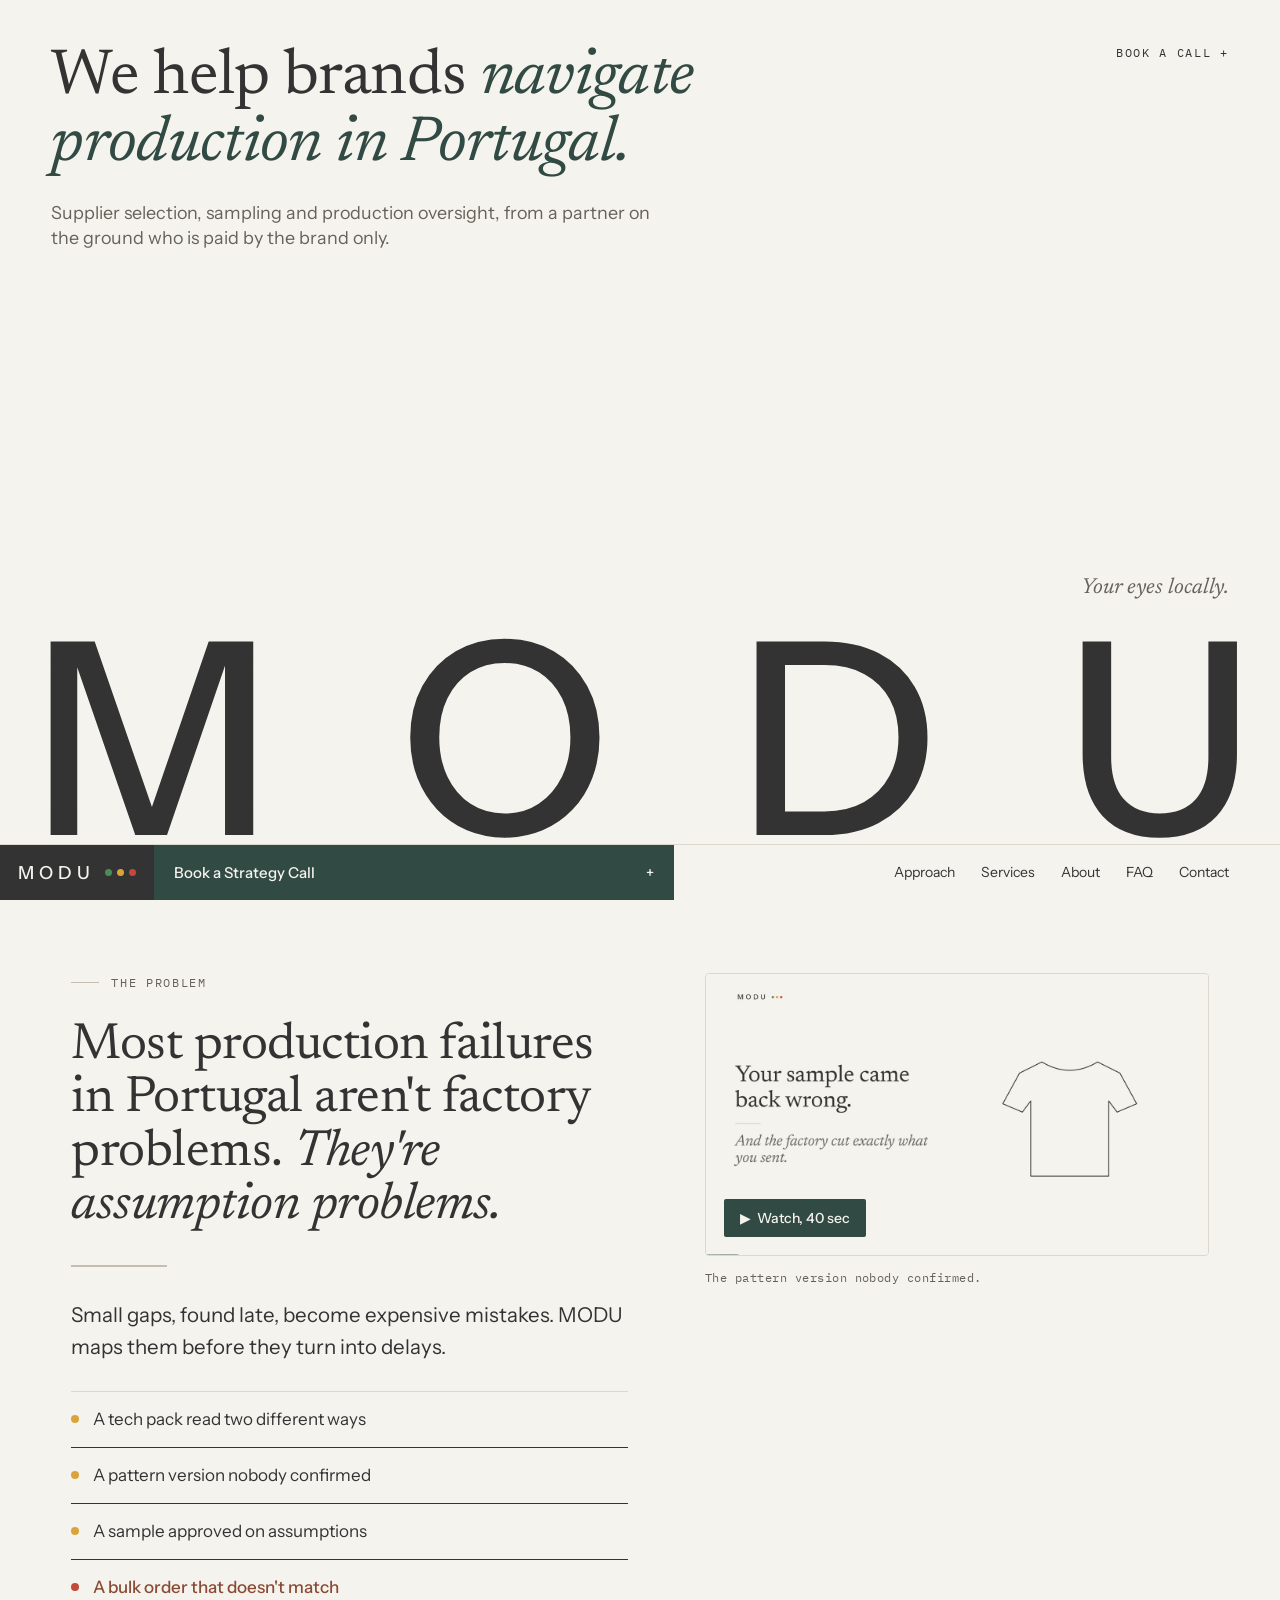
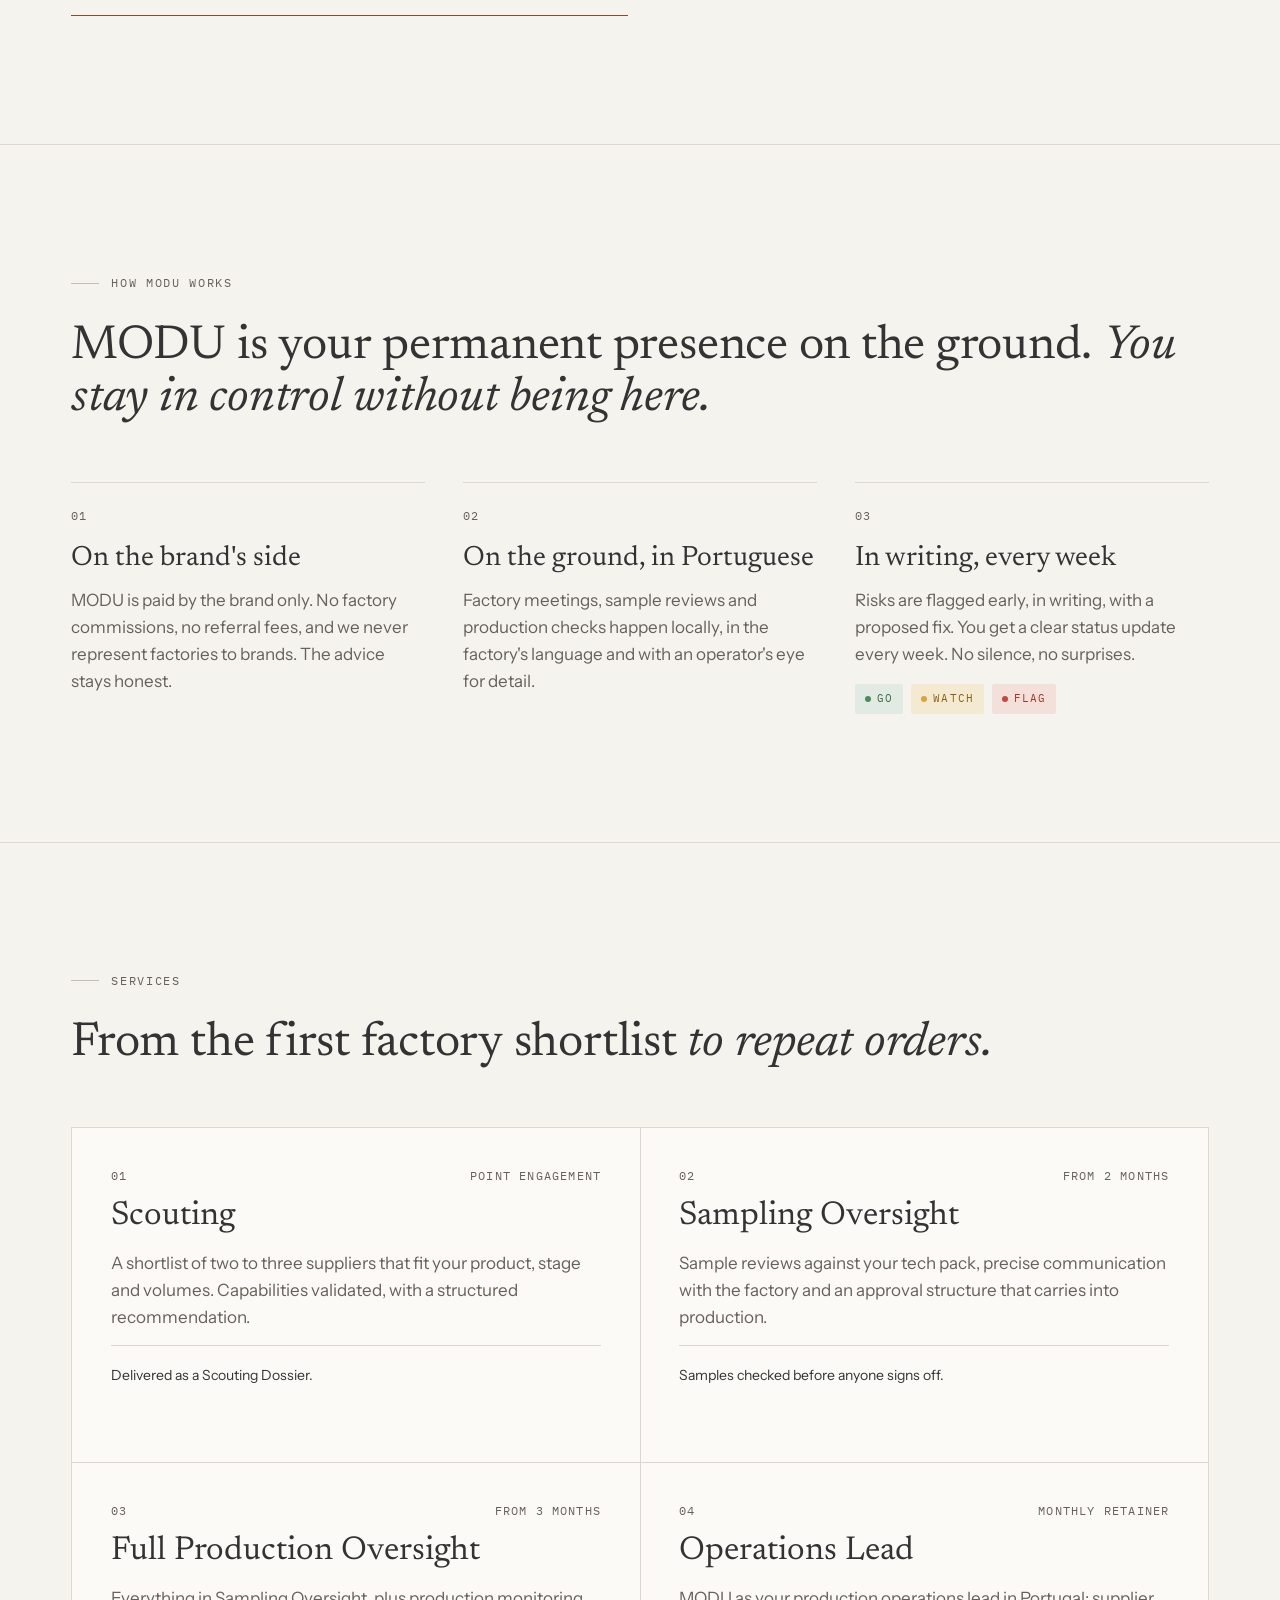
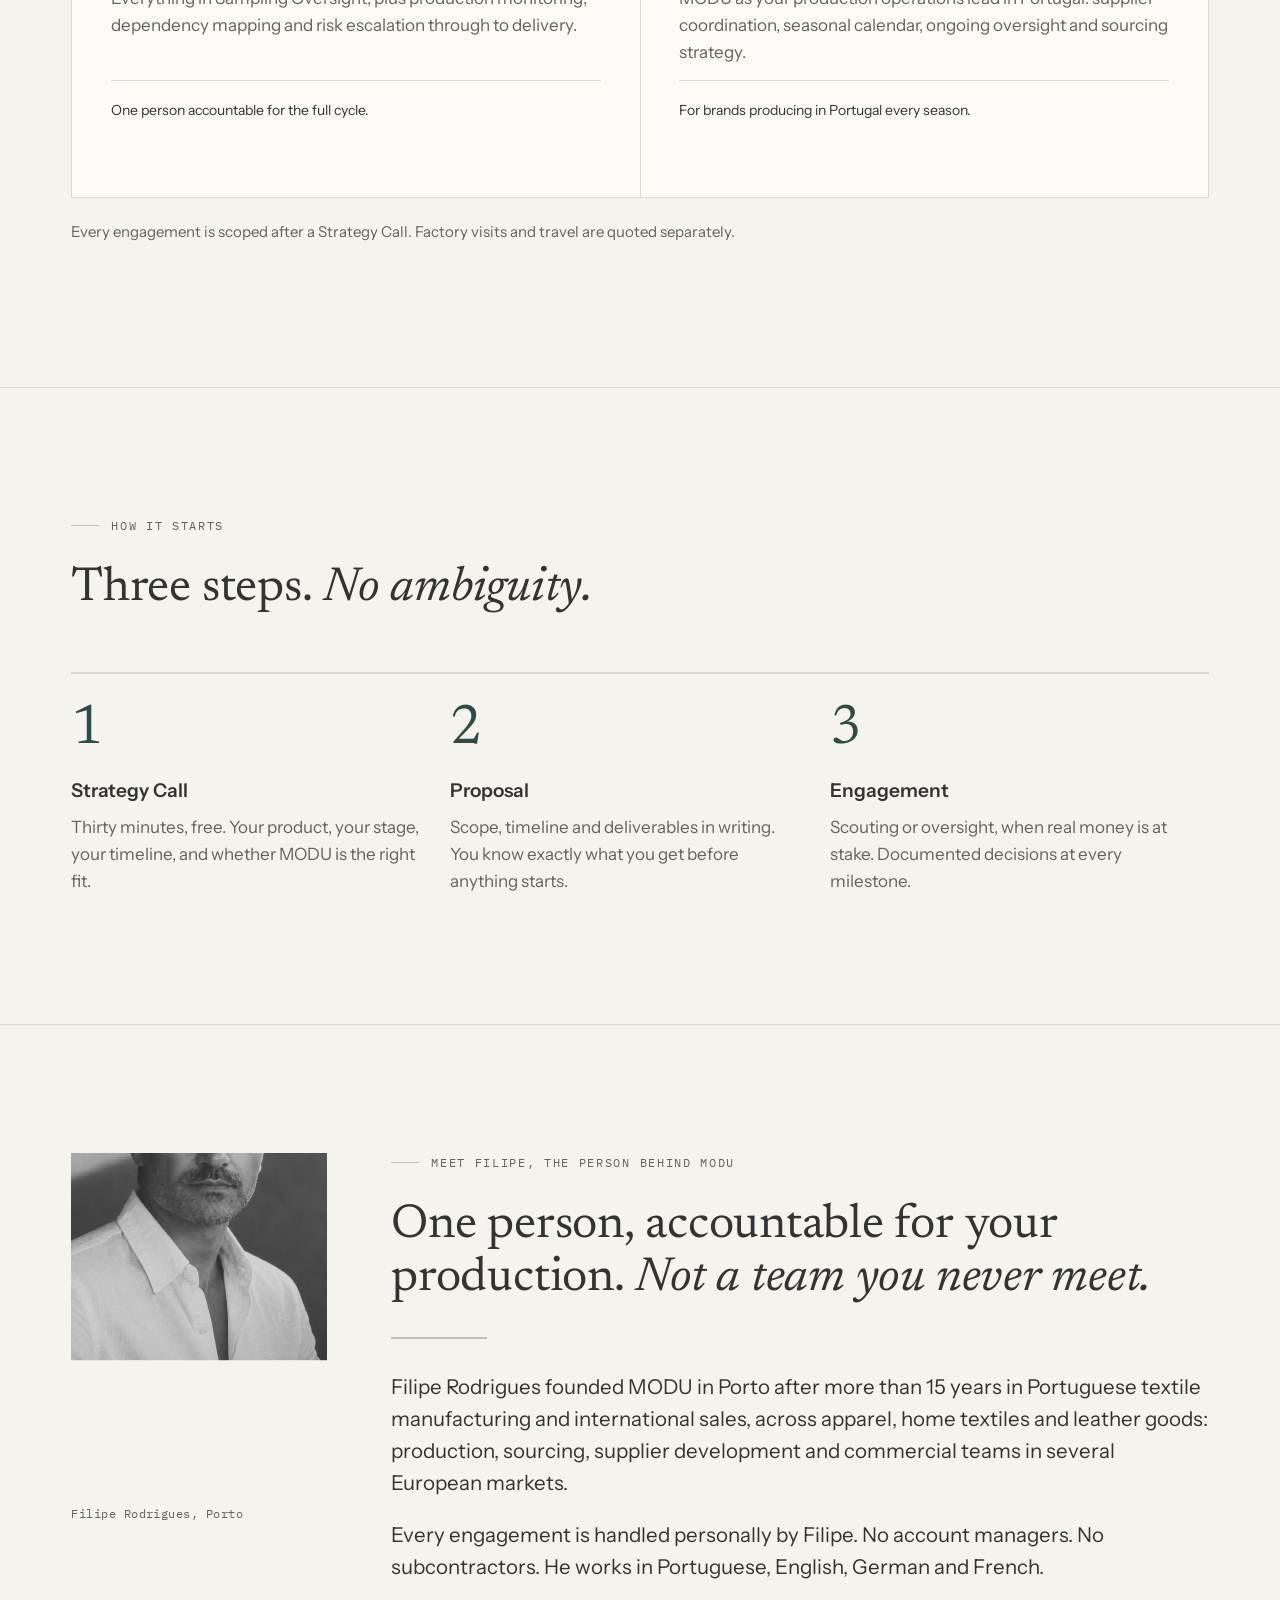
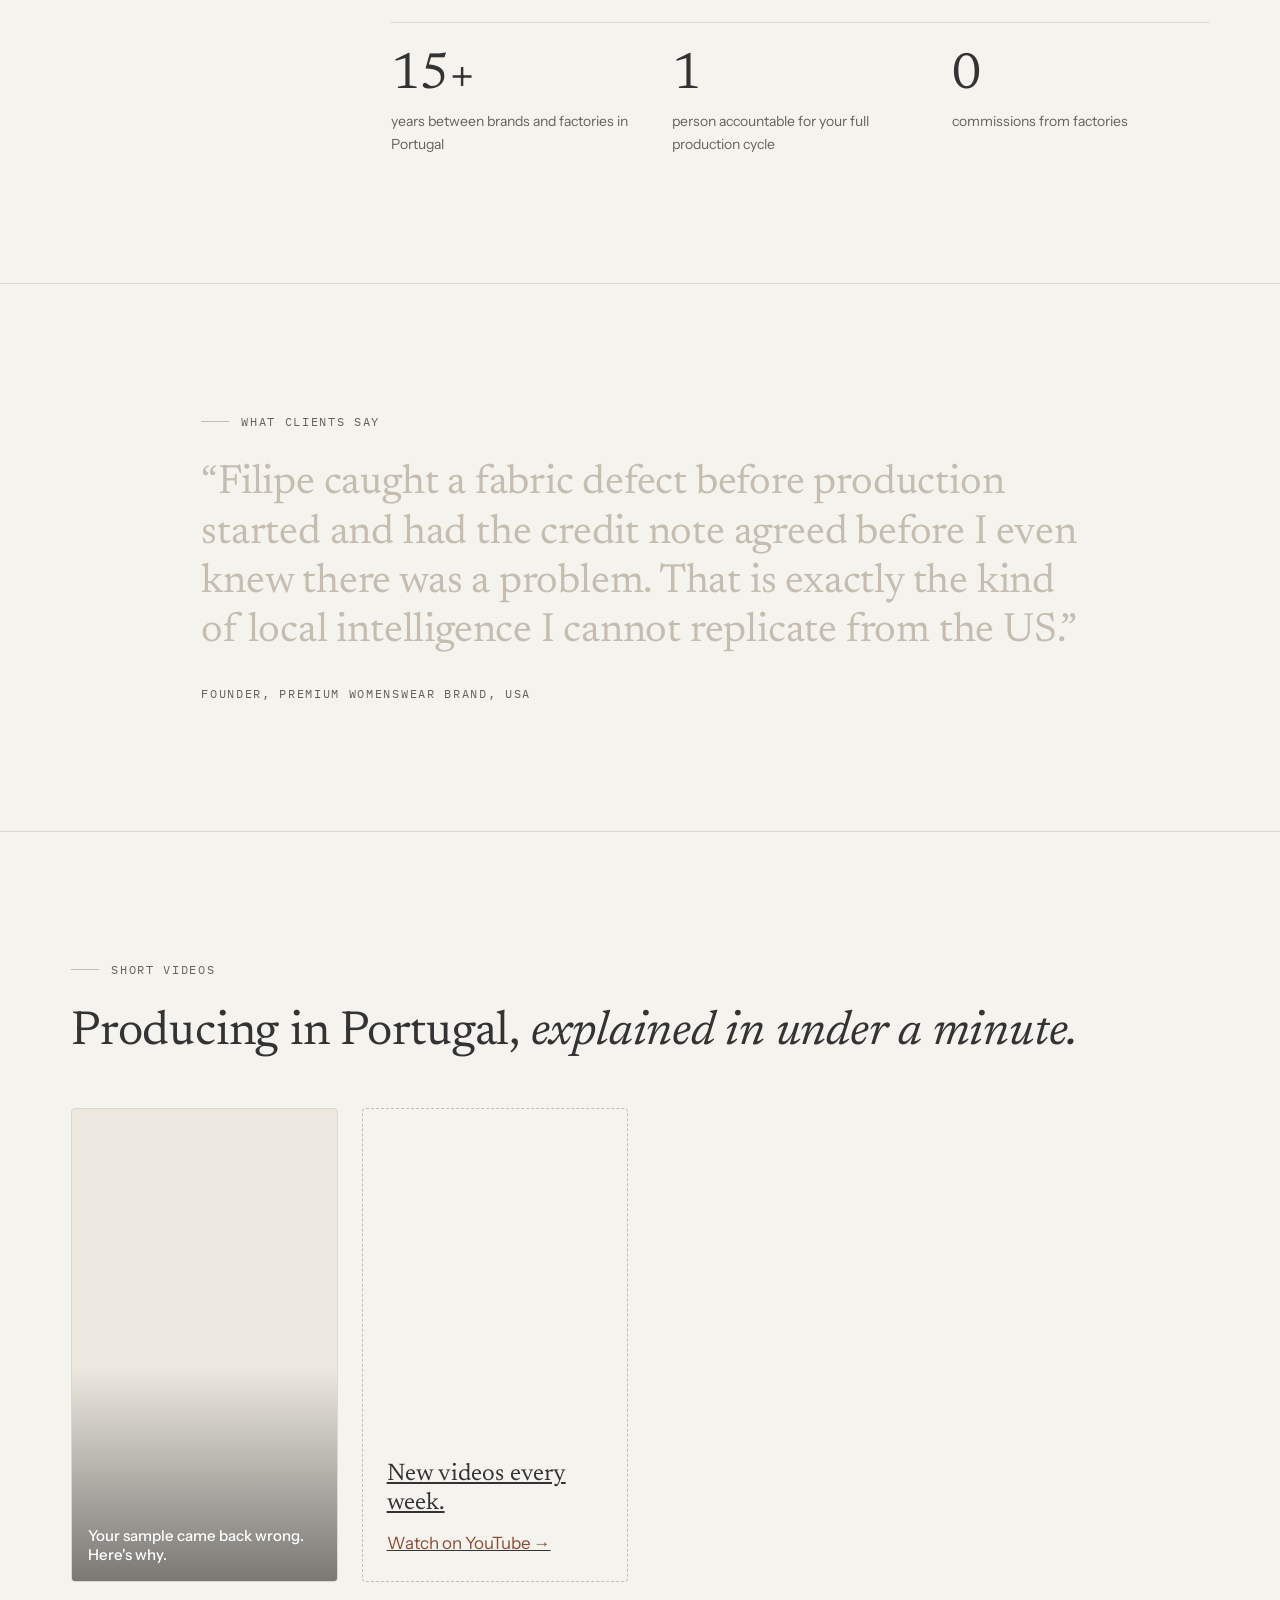
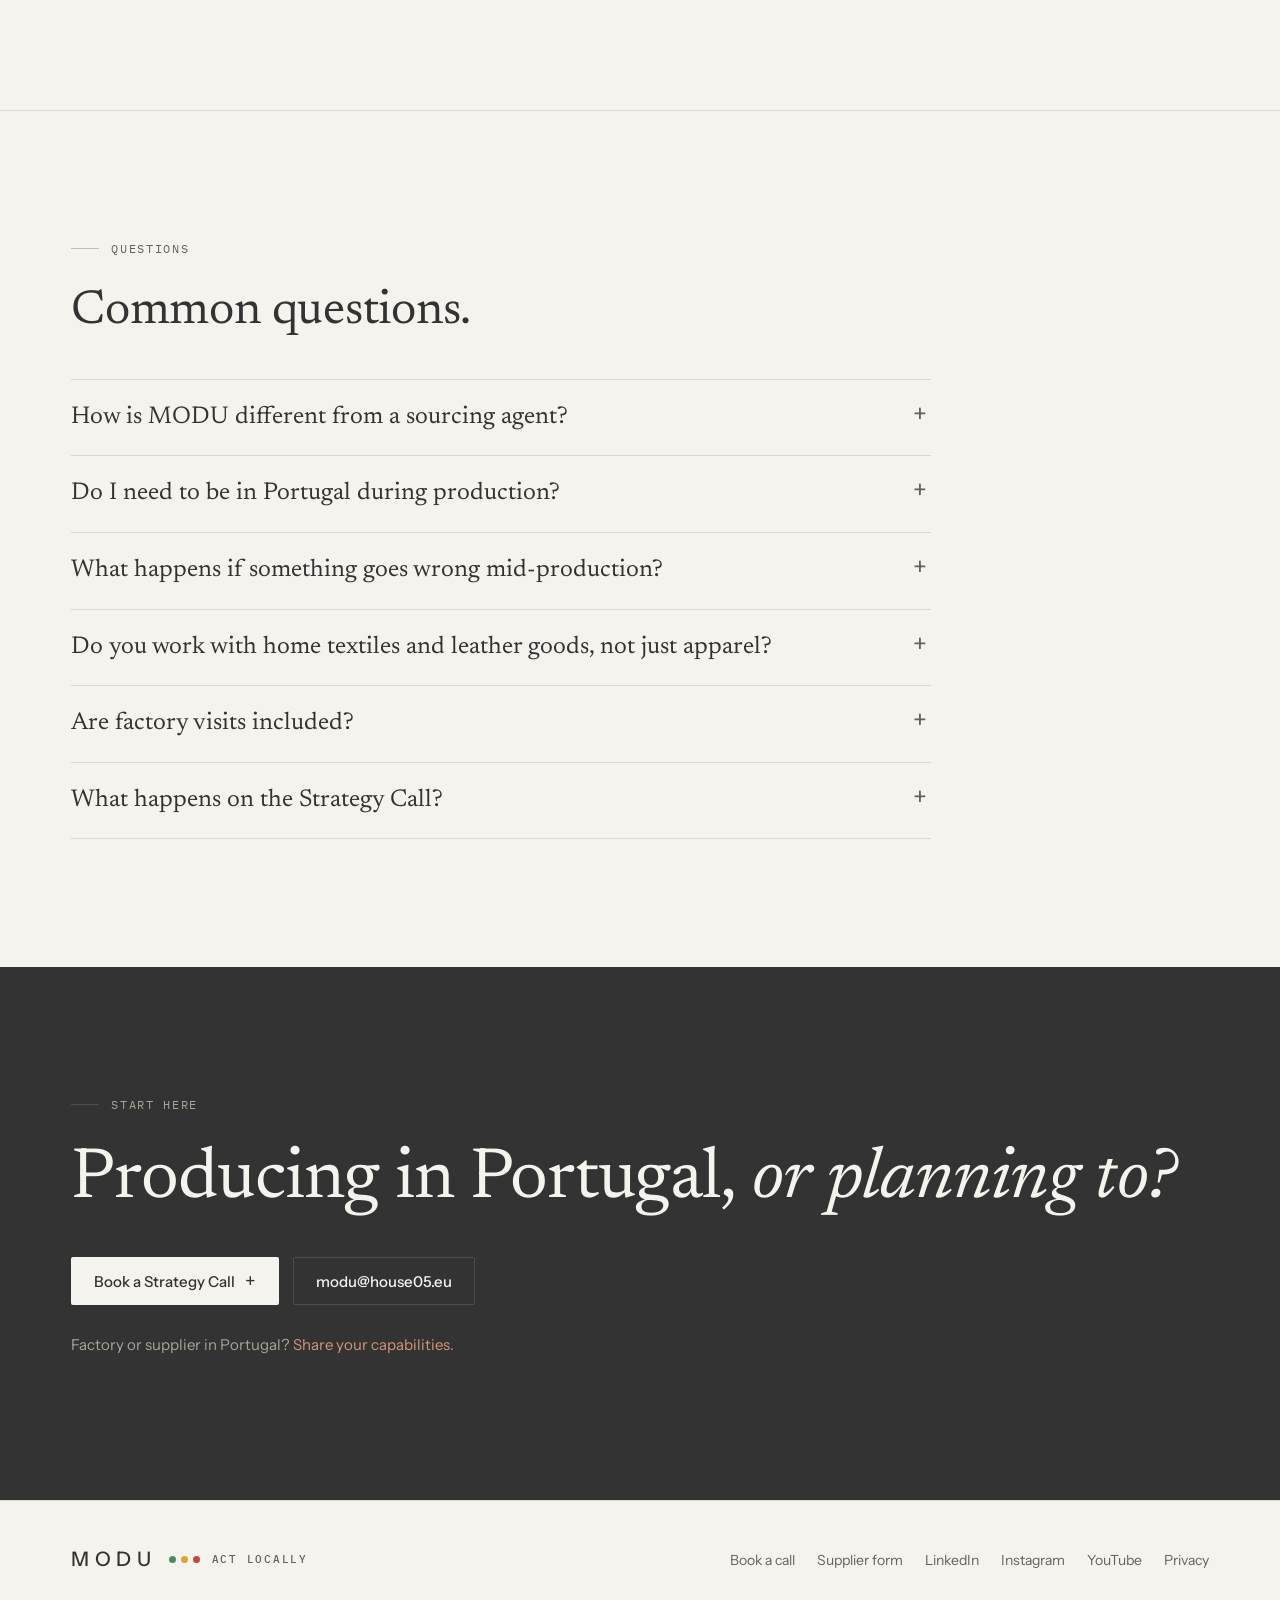
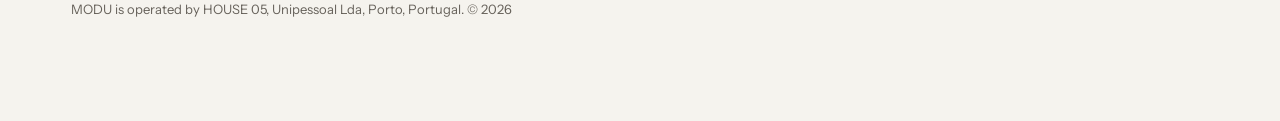
==== commit a2f8685b: "Hero: claim moves to the top line Co-Authored-By: Claude Opus 5.5 <noreply@anthropic.com> Claude-Ses" ====
--- a/index.html
+++ b/index.html
@@ -29,21 +29,13 @@
 
 <section class="hero" aria-label="Introduction">
   <div class="topline">
-    <div>You found the factories.<br>Now you need someone who knows them.</div>
-    <div class="t2">Production oversight in Portugal.<br>On the brand's side.</div>
+    <div class="intro">
+      <h1 class="claim">We help brands <span class="it">navigate production in Portugal.</span></h1>
+      <p class="sub">Supplier selection, sampling and production oversight, from a partner on the ground who is paid by the brand only.</p>
+    </div>
     <a class="book" href="/start/">Book a call +</a>
   </div>
-  <div class="hero-mid">
-    <div class="intro">
-      <h1 class="claim">We help fashion and home textile brands <span class="it">navigate production in Portugal.</span></h1>
-      <p class="sub">Supplier selection, sampling and production oversight, from a partner on the ground who is paid by the brand only.</p>
-      <div class="hero-cta">
-        <a class="btn btn-primary" href="/start/">Book a Strategy Call <span class="plus">+</span></a>
-        <a class="btn btn-secondary" href="/#services">See services</a>
-      </div>
-    </div>
-    <p class="eyes">Your eyes locally.</p>
-  </div>
+  <div class="hero-mid"><p class="eyes">Your eyes locally.</p></div>
   <div class="wordmark" id="wm" aria-hidden="true"><span>M</span><span>O</span><span>D</span><span>U</span></div>
 </section>
 
--- a/css/site.css
+++ b/css/site.css
@@ -346,3 +346,12 @@
 .hero-mid{padding-top:4vh;padding-bottom:2.2vw}
 @media (max-width:900px){.hero-mid{flex-direction:column;align-items:flex-start;gap:20px;padding-top:40px}.hero-mid .eyes{display:none}}
 @media (prefers-reduced-motion:reduce){.claim,.sub,.hero-cta{opacity:1;transform:none;transition:none}}
+
+/* Hero v3: claim in the top line */
+.topline{grid-template-columns:1fr auto;padding-top:clamp(28px,5vh,56px);align-items:start}
+.topline .intro{max-width:880px}
+.topline .claim{font-size:clamp(36px,5vw,72px)}
+.hero-mid{justify-content:flex-end;align-items:flex-end;padding-top:0}
+.hero-mid .eyes{display:block}
+@media (max-width:900px){.topline{grid-template-columns:1fr}.topline .book{order:-1;justify-self:end}.hero-mid{align-items:flex-end}}
+.topline .sub{font-family:var(--sans)}
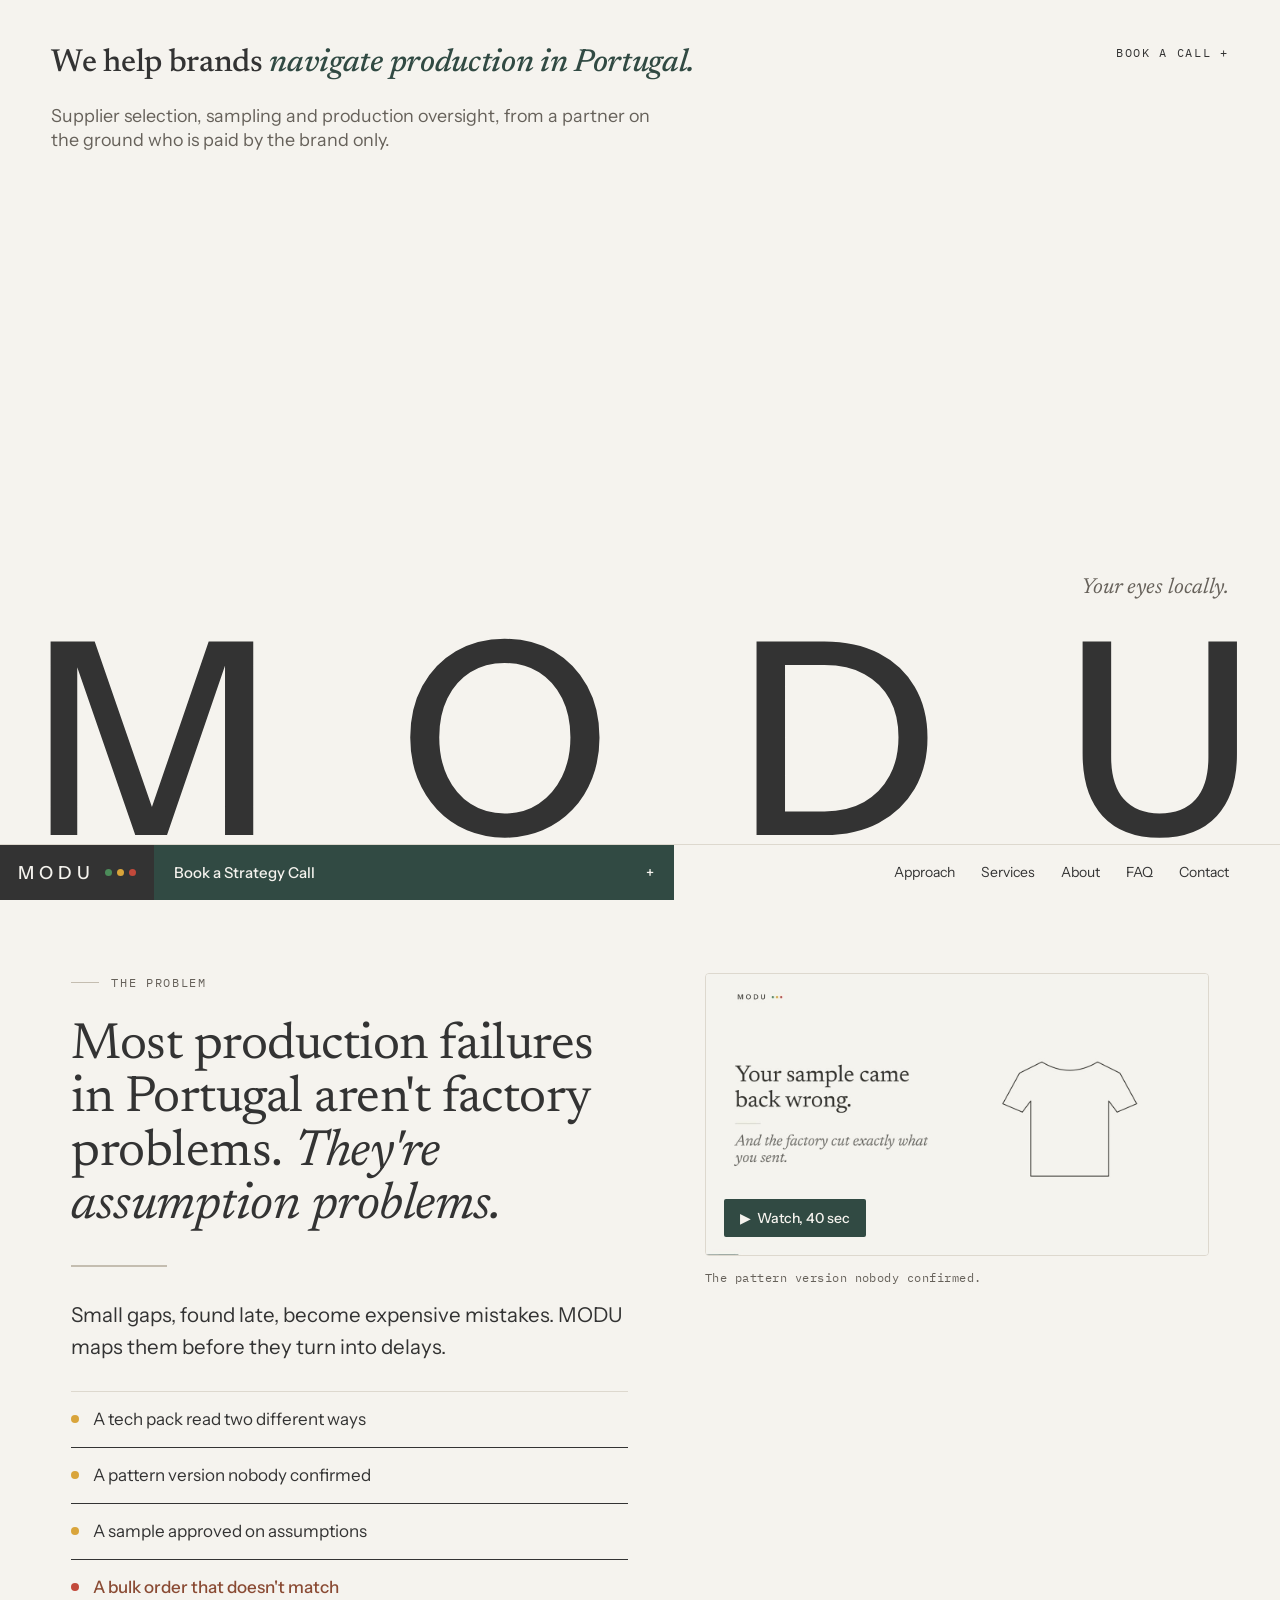
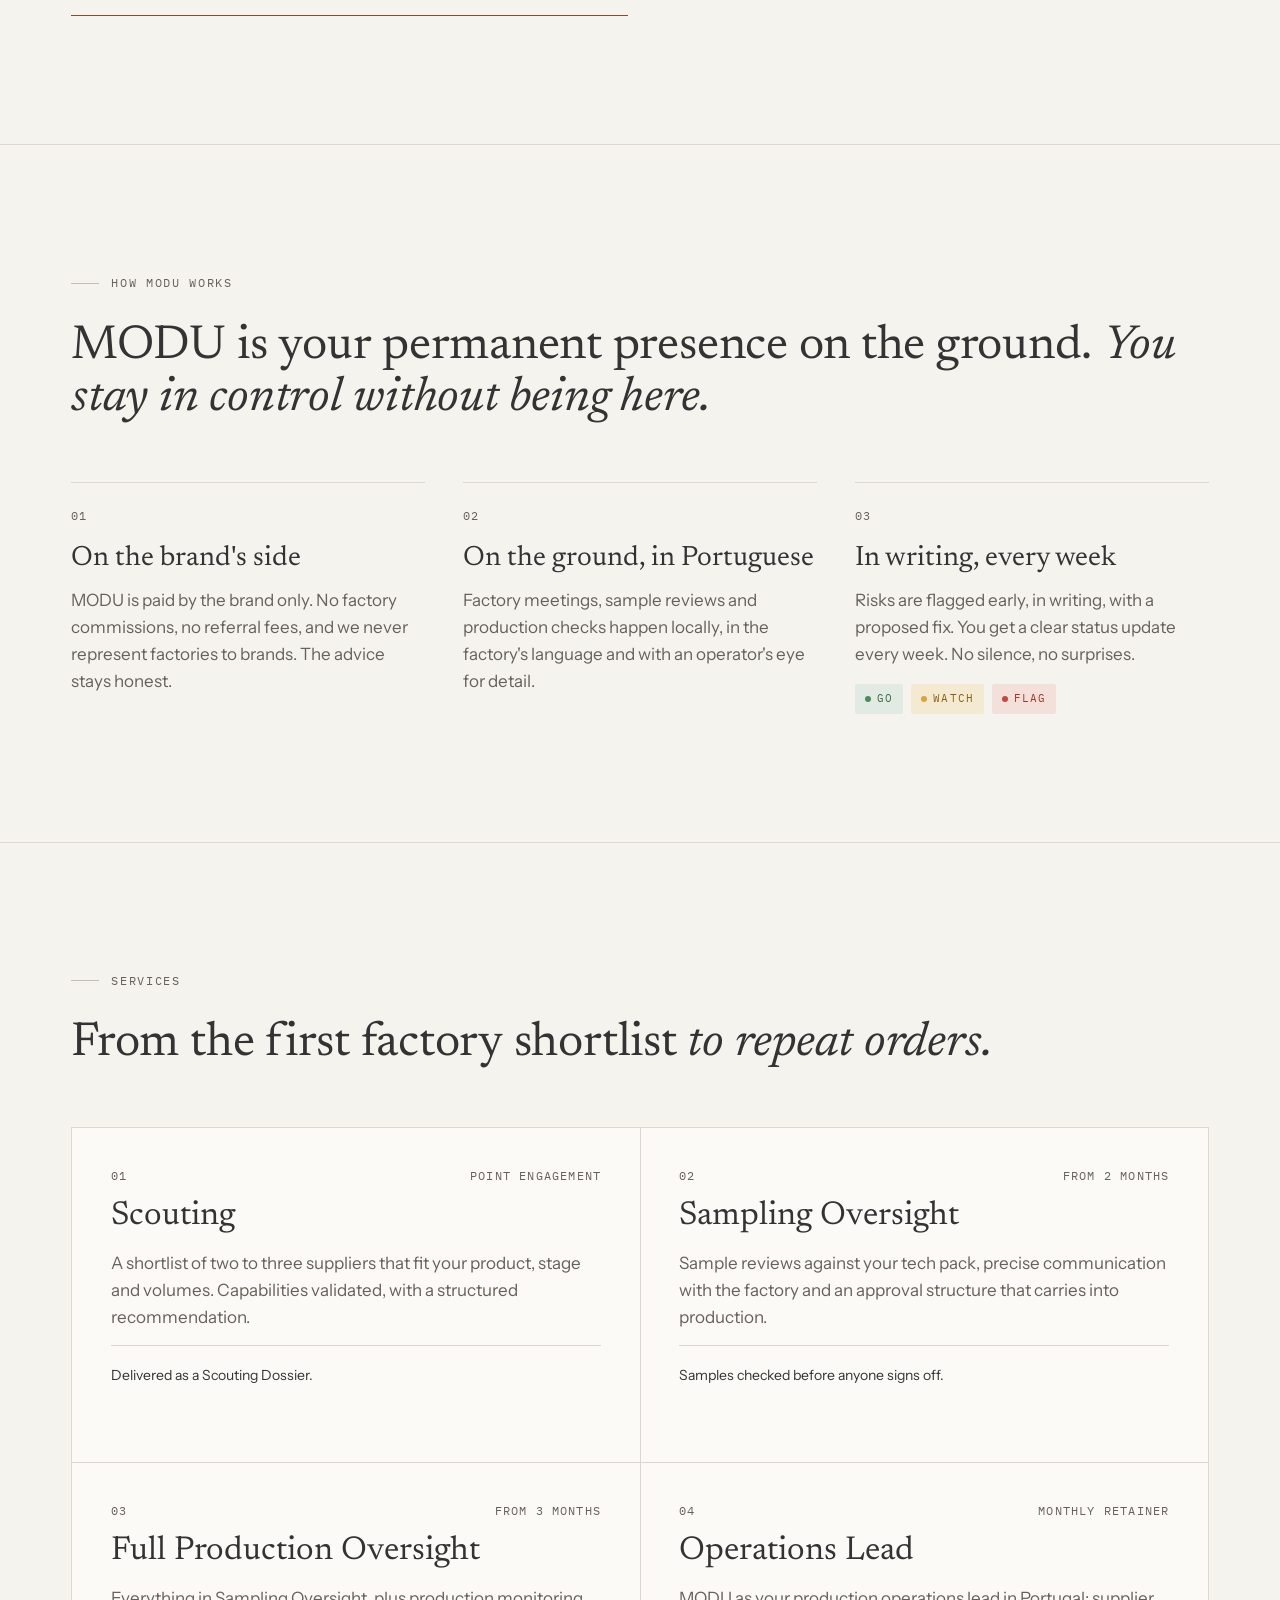
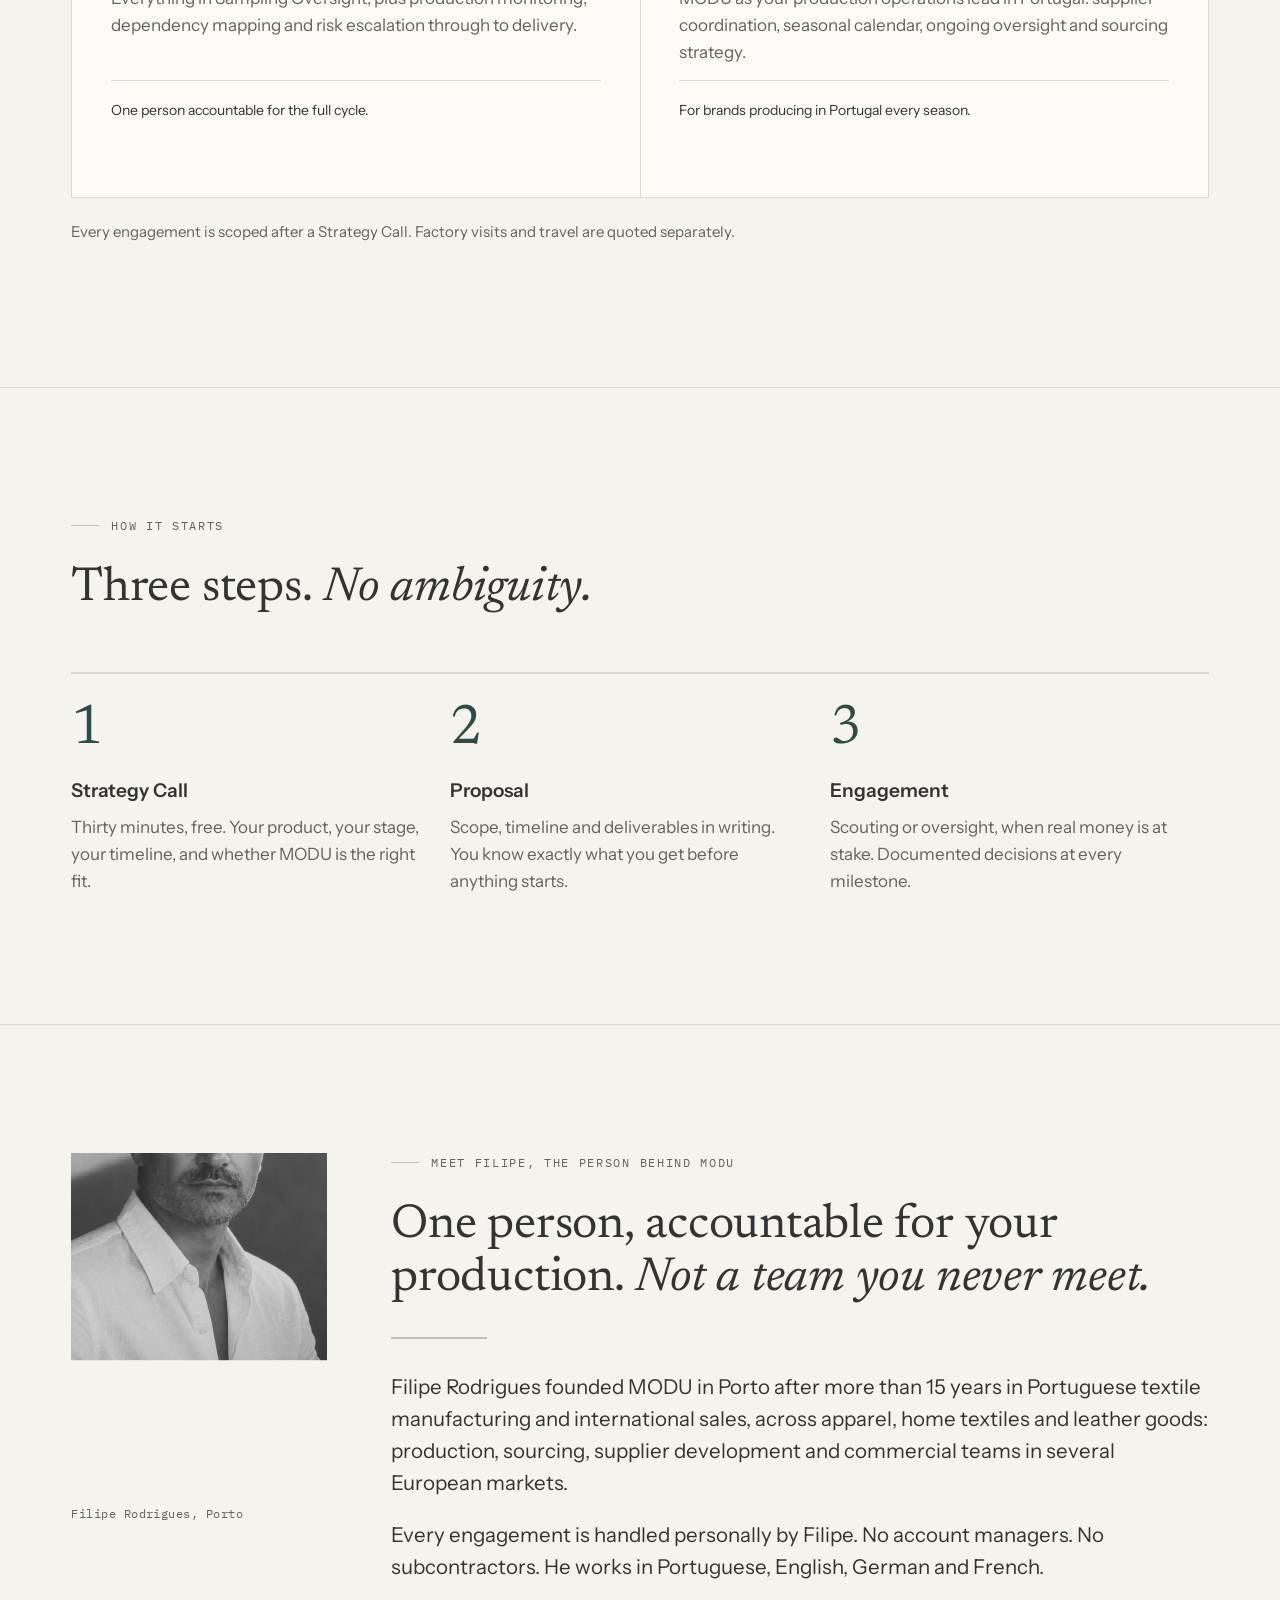
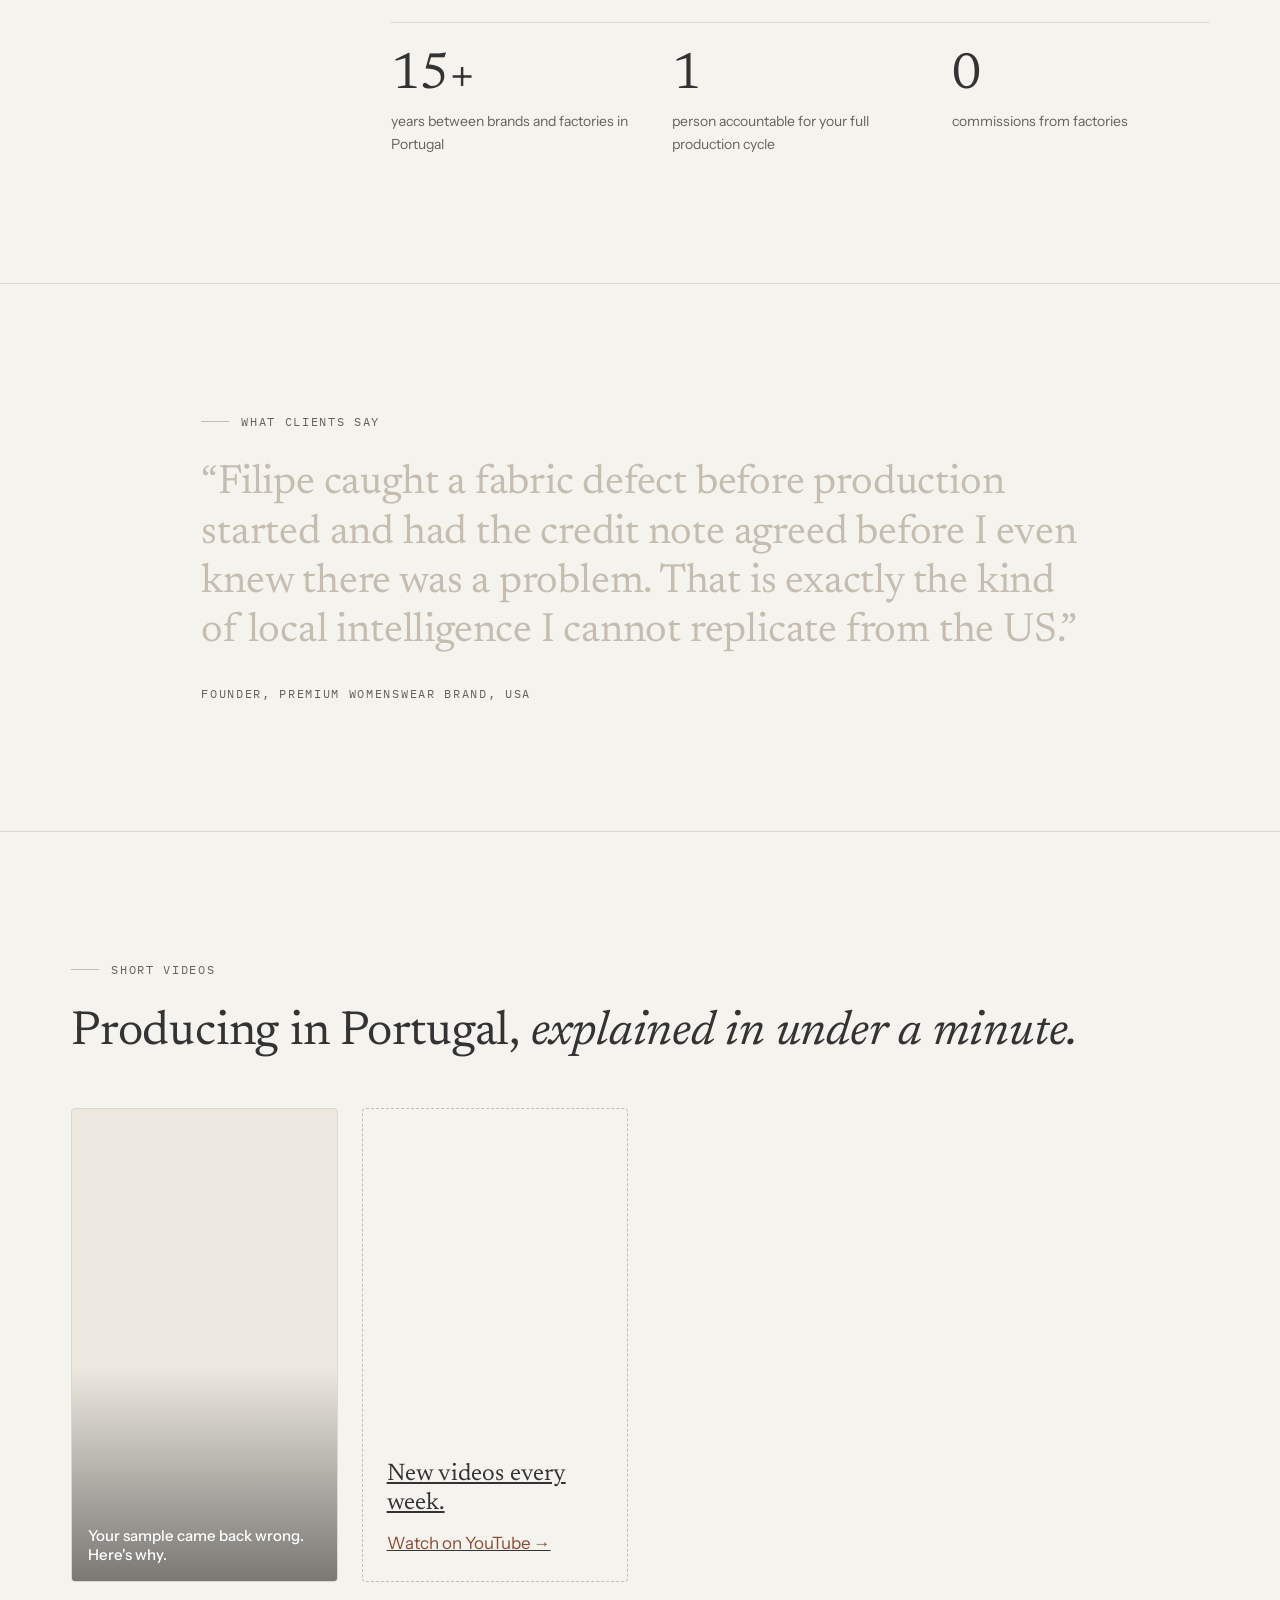
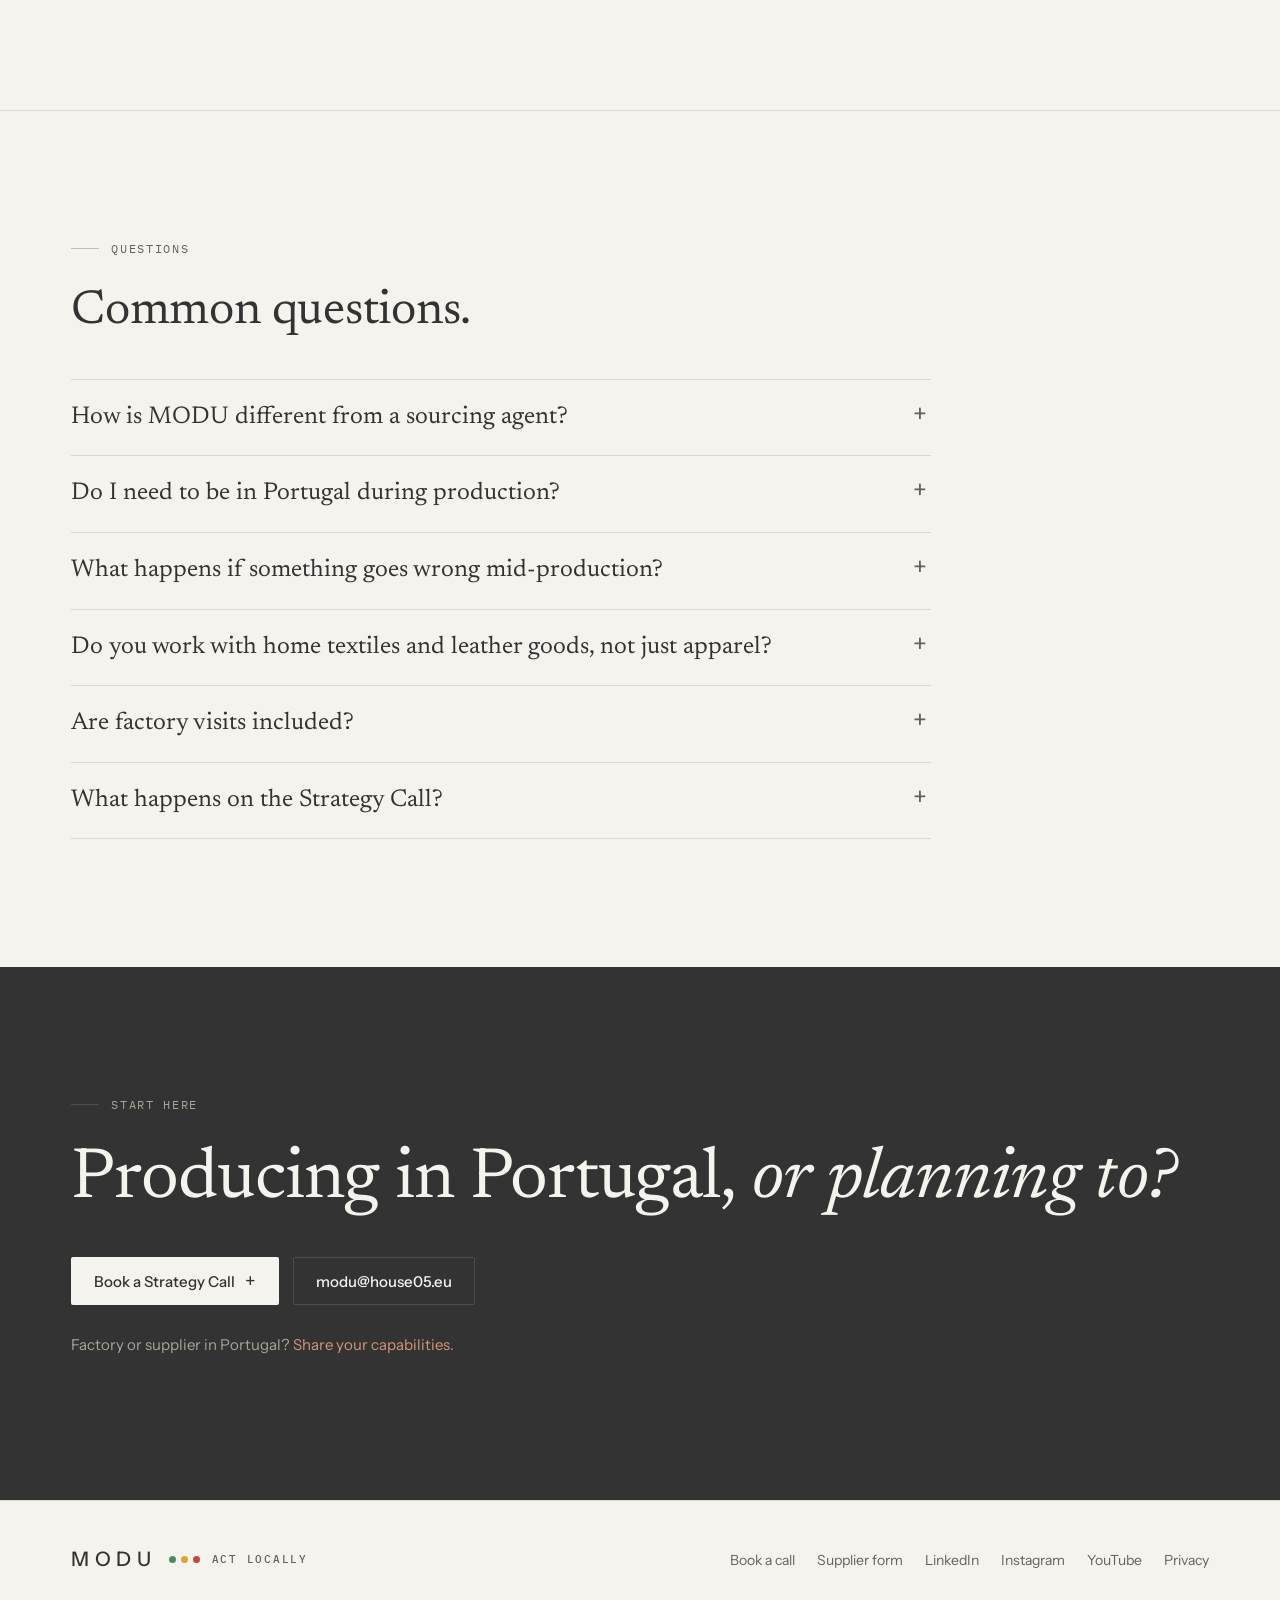
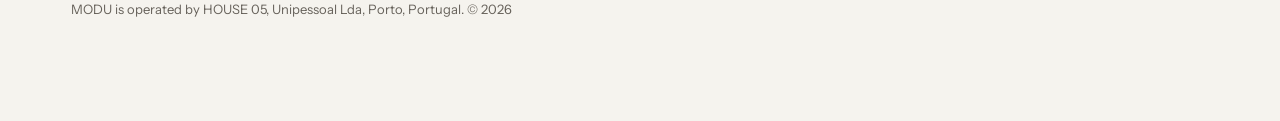
==== commit 81f55875: "Update Instagram handle to @moduportugal Co-Authored-By: Claude Opus 5.5 <noreply@anthropic.com> Cla" ====
--- a/index.html
+++ b/index.html
@@ -19,7 +19,7 @@
 <link rel="preload" href="/assets/fonts/newsreader-latin-400-normal.woff2" as="font" type="font/woff2" crossorigin>
 <link rel="stylesheet" href="/css/site.css">
 <script type="application/ld+json">
-{"@context":"https://schema.org","@type":"ProfessionalService","name":"MODU","url":"https://moduportugal.eu/","description":"Buyer-side production oversight for fashion and home textile brands manufacturing in Portugal.","email":"modu@house05.eu","areaServed":"PT","address":{"@type":"PostalAddress","addressLocality":"Porto","addressCountry":"PT"},"founder":{"@type":"Person","name":"Filipe Rodrigues"},"parentOrganization":{"@type":"Organization","name":"HOUSE 05, Unipessoal Lda"},"sameAs":["https://www.linkedin.com/in/pedrofiliperodrigues/","https://www.instagram.com/modu_act_locally/","https://www.youtube.com/@moduportugal"]}
+{"@context":"https://schema.org","@type":"ProfessionalService","name":"MODU","url":"https://moduportugal.eu/","description":"Buyer-side production oversight for fashion and home textile brands manufacturing in Portugal.","email":"modu@house05.eu","areaServed":"PT","address":{"@type":"PostalAddress","addressLocality":"Porto","addressCountry":"PT"},"founder":{"@type":"Person","name":"Filipe Rodrigues"},"parentOrganization":{"@type":"Organization","name":"HOUSE 05, Unipessoal Lda"},"sameAs":["https://www.linkedin.com/in/pedrofiliperodrigues/","https://www.instagram.com/moduportugal/","https://www.youtube.com/@moduportugal"]}
 </script>
 </head>
 <body>
@@ -226,7 +226,7 @@
         <a href="/start/">Book a call</a>
         <a href="/supplier-form/">Supplier form</a>
         <a href="https://www.linkedin.com/in/pedrofiliperodrigues/" target="_blank" rel="noopener">LinkedIn</a>
-        <a href="https://www.instagram.com/modu_act_locally/" target="_blank" rel="noopener">Instagram</a>
+        <a href="https://www.instagram.com/moduportugal/" target="_blank" rel="noopener">Instagram</a>
         <a href="https://www.youtube.com/@moduportugal" target="_blank" rel="noopener">YouTube</a>
         <a href="/privacy/">Privacy</a>
       </nav>
--- a/css/site.css
+++ b/css/site.css
@@ -5,6 +5,7 @@
 @font-face{font-family:"Newsreader";src:url(/assets/fonts/newsreader-latin-400-normal.woff2) format("woff2");font-weight:400;font-style:normal;font-display:swap}
 @font-face{font-family:"Newsreader";src:url(/assets/fonts/newsreader-latin-500-normal.woff2) format("woff2");font-weight:500;font-style:normal;font-display:swap}
 @font-face{font-family:"Newsreader";src:url(/assets/fonts/newsreader-latin-400-italic.woff2) format("woff2");font-weight:400;font-style:italic;font-display:swap}
+@font-face{font-family:"Newsreader";src:url(/assets/fonts/newsreader-latin-500-italic.woff2) format("woff2");font-weight:500;font-style:italic;font-display:swap}
 @font-face{font-family:"Instrument Sans";src:url(/assets/fonts/instrument-sans-latin-400-normal.woff2) format("woff2");font-weight:400;font-display:swap}
 @font-face{font-family:"Instrument Sans";src:url(/assets/fonts/instrument-sans-latin-500-normal.woff2) format("woff2");font-weight:500;font-display:swap}
 @font-face{font-family:"Instrument Sans";src:url(/assets/fonts/instrument-sans-latin-600-normal.woff2) format("woff2");font-weight:600;font-display:swap}
@@ -355,3 +356,4 @@
 .hero-mid .eyes{display:block}
 @media (max-width:900px){.topline{grid-template-columns:1fr}.topline .book{order:-1;justify-self:end}.hero-mid{align-items:flex-end}}
 .topline .sub{font-family:var(--sans)}
+.topline .claim{font-size:clamp(20px,2.5vw,36px);font-weight:500;line-height:1.15}
